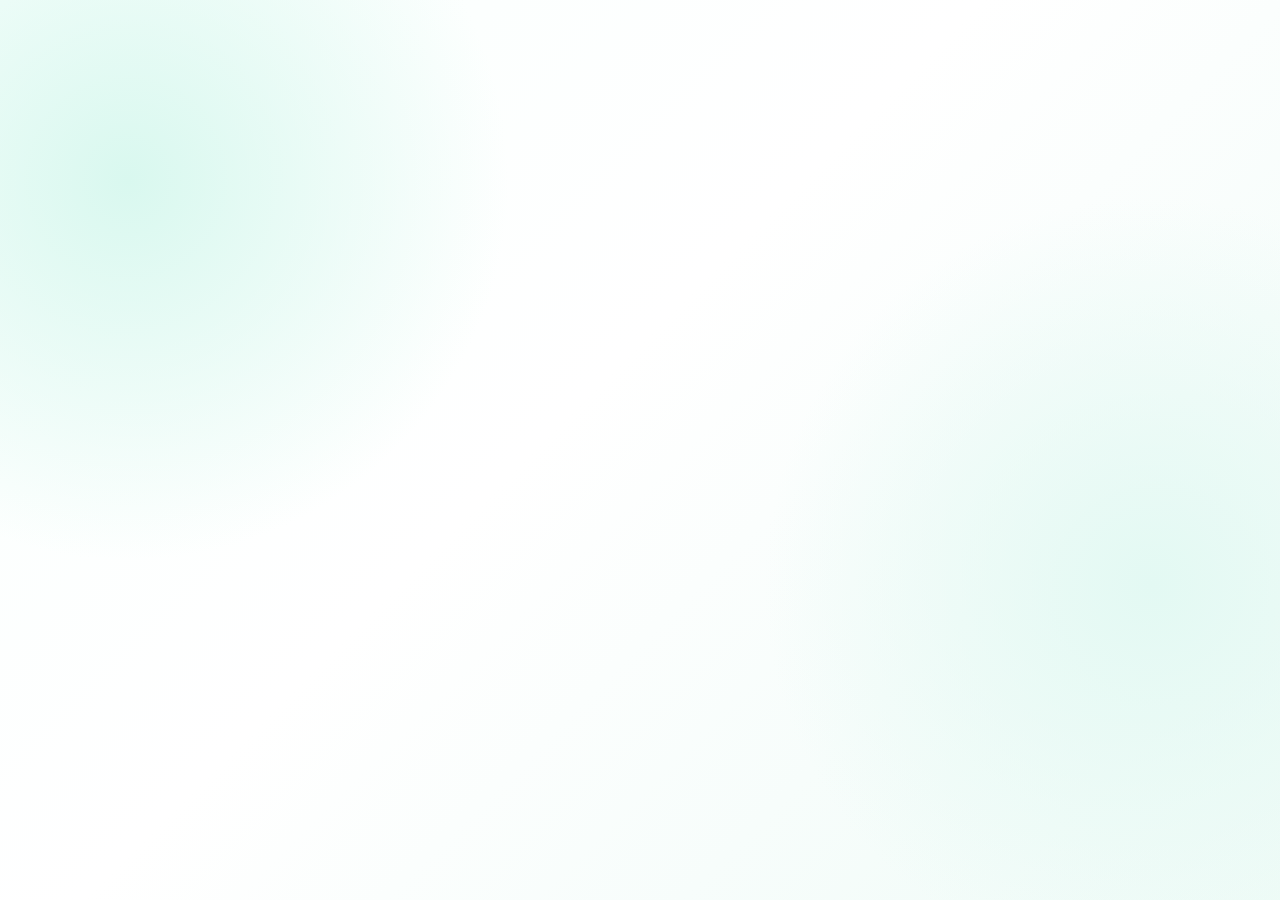
==== index.html @ b705652a "Update index.html" ====
<!DOCTYPE html>
<html lang="th">

<head>

    <meta charset="UTF-8">

    <meta name="viewport"
          content="width=device-width, initial-scale=1.0">

    <title>♡ NATCHAYAKAN | Portfolio ♡</title>


    <style>

        /* =====================================================
           💚 BASIC
        ===================================================== */

        * {
            margin: 0;
            padding: 0;
            box-sizing: border-box;
        }

        html {
            scroll-behavior: smooth;
        }

        body {
            font-family:
                "Segoe UI",
                Tahoma,
                Geneva,
                Verdana,
                sans-serif;

            color: #47766c;

            min-height: 100vh;

            overflow-x: hidden;

            background:
                radial-gradient(
                    circle at 10% 20%,
                    #d9f8ef 0%,
                    transparent 28%
                ),

                radial-gradient(
                    circle at 90% 65%,
                    #e3f9f3 0%,
                    transparent 30%
                ),

                linear-gradient(
                    135deg,
                    #f9fffd,
                    #ffffff 45%,
                    #effbf7
                );
        }


        a {
            text-decoration: none;
            color: inherit;
        }


        /* =====================================================
           🎀 HEADER
        ===================================================== */

        header {
            position: sticky;

            top: 0;

            z-index: 999;

            width: 100%;

            padding: 18px 24px;

            background:
                rgba(255,255,255,0.92);

            backdrop-filter: blur(18px);

            border-bottom:
                1px solid #dcefe9;

            box-shadow:
                0 5px 25px
                rgba(78,145,130,0.08);
        }


        .navbar {

            max-width: 1250px;

            margin: auto;

            display: flex;

            align-items: center;

            justify-content: space-between;

            gap: 20px;
        }


        /* =====================================================
           ♡ LOGO
        ===================================================== */

        .logo {

            text-decoration: none;

            color: #519987;

            font-size: 32px;

            font-weight: 800;

            letter-spacing: 1px;

            white-space: nowrap;
        }


        .logo-heart {

            font-size: 40px;

            font-weight: 400;

            margin-right: 5px;
        }


        /* =====================================================
           🌷 NAVIGATION
        ===================================================== */

        nav {

            display: flex;

            align-items: center;

            justify-content: center;

            gap: 5px;

            overflow-x: auto;

            scrollbar-width: none;
        }


        nav::-webkit-scrollbar {
            display: none;
        }


        nav a {

            display: inline-flex;

            align-items: center;

            justify-content: center;

            text-decoration: none;

            color: #607b75;

            font-size: 17px;

            font-weight: 700;

            padding: 12px 19px;

            border-radius: 35px;

            transition: 0.3s ease;

            white-space: nowrap;
        }


        nav a:hover {

            background: #e2f7f0;

            color: #438a78;

            transform:
                translateY(-2px);
        }


        nav a.active {

            background: #c9efe4;

            color: #438f7c;

            box-shadow:
                0 7px 18px
                rgba(90,170,150,0.14);
        }


        /* =====================================================
           🌿 MAIN
        ===================================================== */

        main {

            position: relative;

            min-height: calc(100vh - 90px);

            padding:
                45px 20px 80px;

            overflow: hidden;
        }


        .container {

            position: relative;

            z-index: 5;

            width: min(1100px, 100%);

            margin: auto;

            text-align: center;
        }


        /* =====================================================
           ✨ TOP DECORATION
        ===================================================== */

        .top-decoration {

            font-size: 29px;

            letter
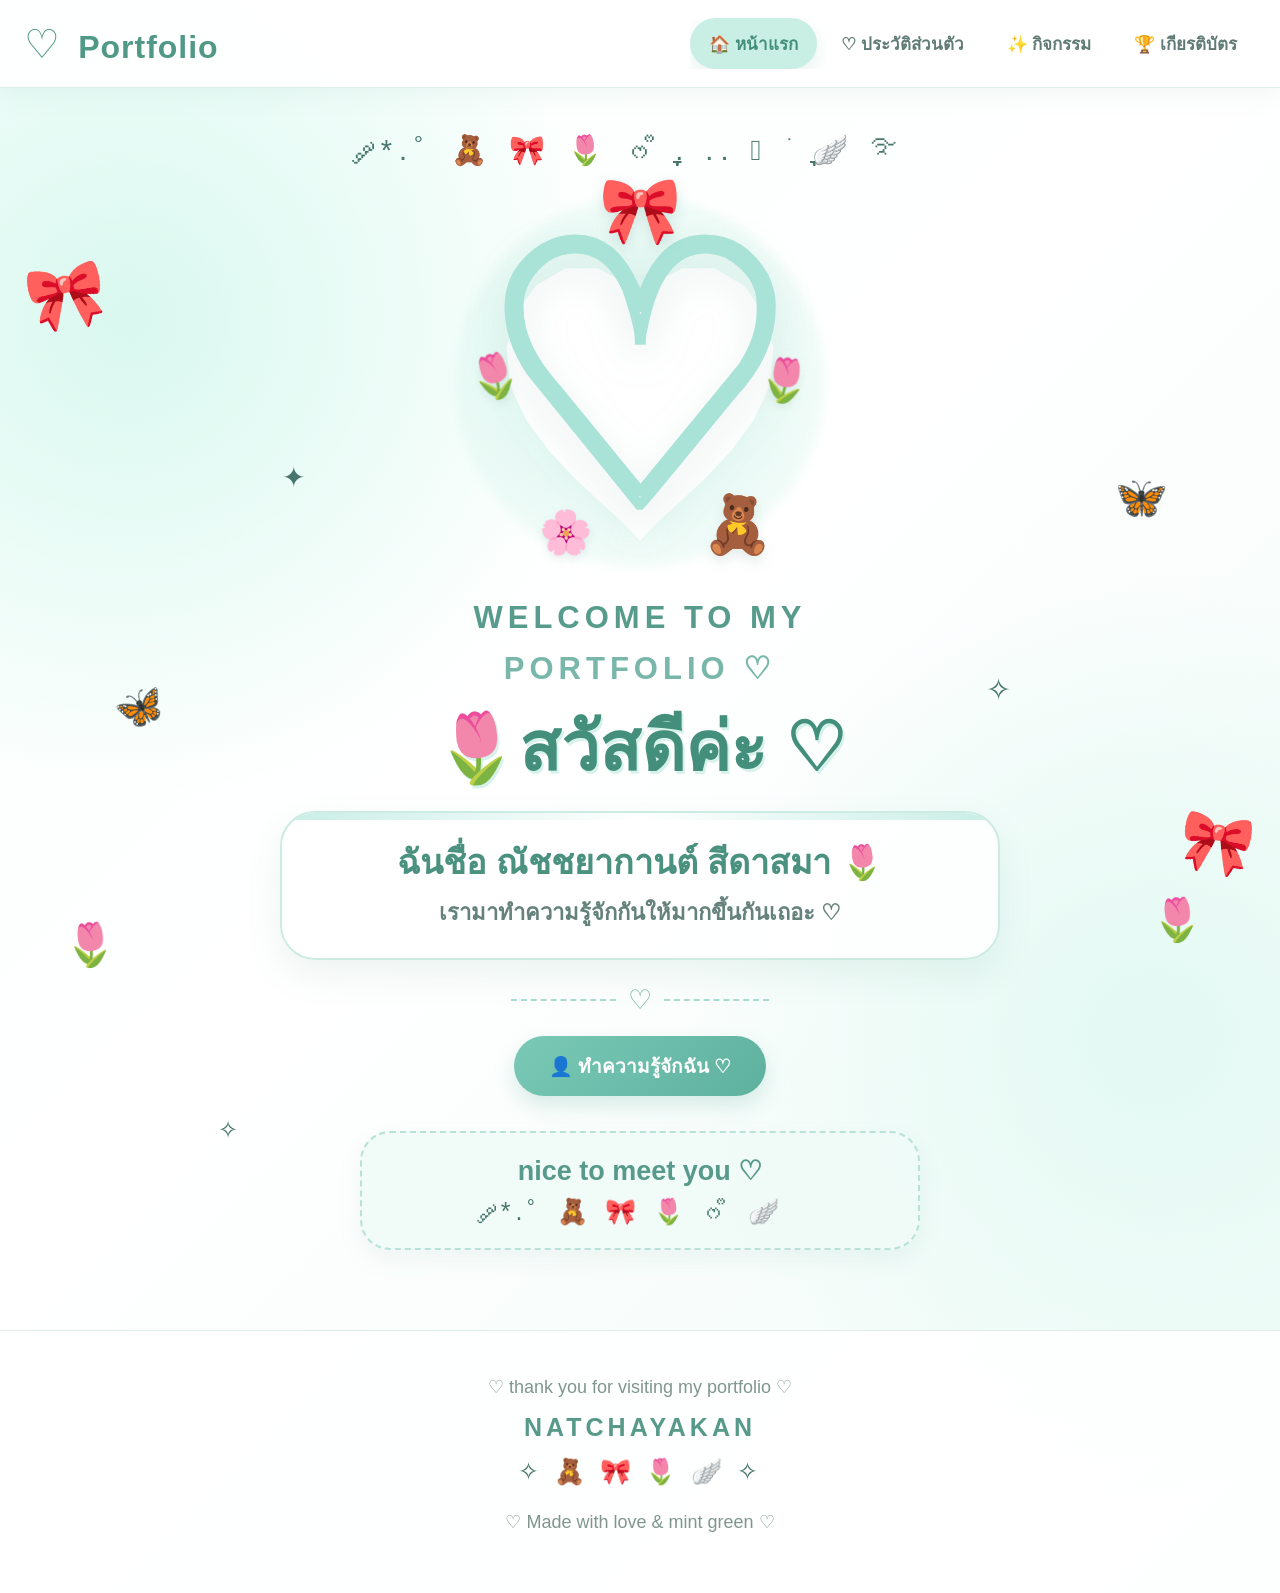
==== commit 0034019d: "Create index.html" ====
--- a/index.html
+++ b/index.html
@@ -13,9 +13,9 @@
 
     <style>
 
-        /* =====================================================
-           💚 BASIC
-        ===================================================== */
+        /* ==============================
+           🌷 RESET
+        ============================== */
 
         * {
             margin: 0;
@@ -23,9 +23,11 @@
             box-sizing: border-box;
         }
 
+
         html {
             scroll-behavior: smooth;
         }
+
 
         body {
             font-family:
@@ -63,15 +65,10 @@
         }
 
 
-        a {
-            text-decoration: none;
-            color: inherit;
-        }
-
-
-        /* =====================================================
+
+        /* ==============================
            🎀 HEADER
-        ===================================================== */
+        ============================== */
 
         header {
             position: sticky;
@@ -85,7 +82,7 @@
             padding: 18px 24px;
 
             background:
-                rgba(255,255,255,0.92);
+                rgba(255,255,255,0.94);
 
             backdrop-filter: blur(18px);
 
@@ -99,7 +96,6 @@
 
 
         .navbar {
-
             max-width: 1250px;
 
             margin: auto;
@@ -114,12 +110,12 @@
         }
 
 
-        /* =====================================================
+
+        /* ==============================
            ♡ LOGO
-        ===================================================== */
+        ============================== */
 
         .logo {
-
             text-decoration: none;
 
             color: #519987;
@@ -135,7 +131,6 @@
 
 
         .logo-heart {
-
             font-size: 40px;
 
             font-weight: 400;
@@ -144,12 +139,12 @@
         }
 
 
-        /* =====================================================
-           🌷 NAVIGATION
-        ===================================================== */
+
+        /* ==============================
+           🌷 MENU
+        ============================== */
 
         nav {
-
             display: flex;
 
             align-items: center;
@@ -170,7 +165,6 @@
 
 
         nav a {
-
             display: inline-flex;
 
             align-items: center;
@@ -196,7 +190,6 @@
 
 
         nav a:hover {
-
             background: #e2f7f0;
 
             color: #438a78;
@@ -207,7 +200,6 @@
 
 
         nav a.active {
-
             background: #c9efe4;
 
             color: #438f7c;
@@ -218,15 +210,16 @@
         }
 
 
-        /* =====================================================
+
+        /* ==============================
            🌿 MAIN
-        ===================================================== */
+        ============================== */
 
         main {
-
             position: relative;
 
-            min-height: calc(100vh - 90px);
+            min-height:
+                calc(100vh - 90px);
 
             padding:
                 45px 20px 80px;
@@ -236,12 +229,12 @@
 
 
         .container {
-
             position: relative;
 
             z-index: 5;
 
-            width: min(1100px, 100%);
+            width:
+                min(1100px, 100%);
 
             margin: auto;
 
@@ -249,12 +242,1354 @@
         }
 
 
-        /* =====================================================
+
+        /* ==============================
            ✨ TOP DECORATION
-        ===================================================== */
+        ============================== */
 
         .top-decoration {
-
             font-size: 29px;
 
-            letter
+            letter-spacing: 7px;
+
+            margin-bottom: 20px;
+
+            animation:
+                floating 4s ease-in-out infinite;
+        }
+
+
+        @keyframes floating {
+
+            0%,100% {
+                transform:
+                    translateY(0);
+            }
+
+            50% {
+                transform:
+                    translateY(-7px);
+            }
+        }
+
+
+
+        /* ==============================
+           💗 PROFILE AREA
+        ============================== */
+
+        .profile-section {
+            position: relative;
+
+            width: 430px;
+
+            max-width: 95vw;
+
+            margin:
+                0 auto 15px;
+
+            display: flex;
+
+            justify-content: center;
+
+            align-items: center;
+        }
+
+
+        .profile-glow {
+            position: absolute;
+
+            width: 370px;
+
+            height: 370px;
+
+            border-radius: 50%;
+
+            background:
+                radial-gradient(
+                    circle,
+                    #d4f4eb,
+                    rgba(212,244,235,0)
+                );
+
+            filter: blur(5px);
+
+            z-index: 0;
+        }
+
+
+
+        /* ==============================
+           💚 HEART FRAME
+        ============================== */
+
+        .heart-wrapper {
+            position: relative;
+
+            width: 360px;
+
+            height: 390px;
+
+            max-width: 90vw;
+
+            z-index: 2;
+
+            animation:
+                heartFloat 5s ease-in-out infinite;
+        }
+
+
+        @keyframes heartFloat {
+
+            0%,100% {
+                transform:
+                    translateY(0);
+            }
+
+            50% {
+                transform:
+                    translateY(-5px);
+            }
+        }
+
+
+
+        /* ==============================
+           📸 PROFILE IMAGE
+        ============================== */
+
+        .profile-photo {
+            position: absolute;
+
+            left: 50%;
+
+            top: 50%;
+
+            transform:
+                translate(-50%, -50%);
+
+            width: 325px;
+
+            height: 345px;
+
+            object-fit: cover;
+
+            z-index: 2;
+
+            clip-path:
+                polygon(
+                    50% 96%,
+                    45% 91%,
+                    38% 85%,
+                    30% 78%,
+                    22% 70%,
+                    15% 61%,
+                    10% 51%,
+                    9% 40%,
+                    12% 30%,
+                    18% 22%,
+                    27% 17%,
+                    37% 17%,
+                    45% 21%,
+                    50% 28%,
+                    55% 21%,
+                    63% 17%,
+                    73% 17%,
+                    82% 22%,
+                    88% 30%,
+                    91% 40%,
+                    90% 51%,
+                    85% 61%,
+                    78% 70%,
+                    70% 78%,
+                    62% 85%,
+                    55% 91%
+                );
+
+            background: white;
+
+            border: none;
+
+            display: block;
+        }
+
+
+
+        /* ==============================
+           💚 HEART BORDER
+        ============================== */
+
+        .heart-border {
+            position: absolute;
+
+            inset: 0;
+
+            z-index: 4;
+
+            pointer-events: none;
+        }
+
+
+        .heart-border::before {
+            content: "♡";
+
+            position: absolute;
+
+            left: 50%;
+
+            top: 50%;
+
+            transform:
+                translate(-50%, -51%);
+
+            font-size: 365px;
+
+            line-height: 1;
+
+            color: transparent;
+
+            -webkit-text-stroke:
+                10px #a9e3d7;
+
+            filter:
+                drop-shadow(
+                    0 15px 20px
+                    rgba(75,145,130,0.14)
+                );
+        }
+
+
+
+        /* ==============================
+           🎀 BOW
+        ============================== */
+
+        .bow-top {
+            position: absolute;
+
+            top: -15px;
+
+            left: 50%;
+
+            transform:
+                translateX(-50%);
+
+            z-index: 10;
+
+            font-size: 66px;
+
+            filter:
+                drop-shadow(
+                    0 5px 7px
+                    rgba(70,140,125,0.18)
+                );
+        }
+
+
+
+        /* ==============================
+           🌷 FLOWERS
+        ============================== */
+
+        .flower {
+            position: absolute;
+
+            z-index: 12;
+
+            font-size: 43px;
+
+            filter:
+                drop-shadow(
+                    0 4px 4px
+                    rgba(80,140,125,0.13)
+                );
+        }
+
+
+        .flower-left {
+            left: 8px;
+
+            top: 42%;
+
+            transform:
+                rotate(-12deg);
+        }
+
+
+        .flower-right {
+            right: 8px;
+
+            top: 43%;
+
+            transform:
+                rotate(12deg);
+        }
+
+
+        .flower-bottom {
+            left: 22%;
+
+            bottom: 5%;
+        }
+
+
+
+        /* ==============================
+           🧸 TEDDY
+        ============================== */
+
+        .teddy {
+            position: absolute;
+
+            right: 13%;
+
+            bottom: 5%;
+
+            z-index: 15;
+
+            font-size: 57px;
+
+            filter:
+                drop-shadow(
+                    0 6px 6px
+                    rgba(80,130,120,0.14)
+                );
+        }
+
+
+
+        /* ==============================
+           🦋 SIDE DECORATION
+        ============================== */
+
+        .side-decoration {
+            position: absolute;
+
+            z-index: 1;
+
+            pointer-events: none;
+
+            user-select: none;
+        }
+
+
+        .bow-left {
+            left: 2%;
+
+            top: 170px;
+
+            font-size: 65px;
+
+            transform:
+                rotate(-10deg);
+        }
+
+
+        .bow-right {
+            right: 2%;
+
+            top: 58%;
+
+            font-size: 60px;
+
+            transform:
+                rotate(10deg);
+        }
+
+
+        .butterfly-left {
+            left: 9%;
+
+            top: 48%;
+
+            font-size: 40px;
+
+            transform:
+                rotate(-15deg);
+        }
+
+
+        .butterfly-right {
+            right: 9%;
+
+            top: 31%;
+
+            font-size: 42px;
+
+            transform:
+                rotate(12deg);
+        }
+
+
+        .tulip-left {
+            left: 5%;
+
+            top: 67%;
+
+            font-size: 42px;
+        }
+
+
+        .tulip-right {
+            right: 6%;
+
+            top: 65%;
+
+            font-size: 42px;
+        }
+
+
+        .sparkle-one {
+            left: 22%;
+
+            top: 30%;
+
+            font-size: 28px;
+        }
+
+
+        .sparkle-two {
+            right: 21%;
+
+            top: 47%;
+
+            font-size: 30px;
+        }
+
+
+        .sparkle-three {
+            left: 17%;
+
+            bottom: 15%;
+
+            font-size: 24px;
+        }
+
+
+
+        /* ==============================
+           💚 WELCOME
+        ============================== */
+
+        .welcome {
+            position: relative;
+
+            z-index: 20;
+
+            margin-top: 0;
+        }
+
+
+        .welcome-en {
+            color: #579b8c;
+
+            font-size:
+                clamp(21px, 3vw, 31px);
+
+            font-weight: 800;
+
+            letter-spacing: 5px;
+
+            line-height: 1.65;
+
+            margin-top: 5px;
+        }
+
+
+        .welcome-en span {
+            color: #78b7aa;
+        }
+
+
+
+        /* ==============================
+           🌷 HELLO
+        ============================== */
+
+        .hello {
+            margin-top: 13px;
+
+            color: #438f7c;
+
+            font-size:
+                clamp(43px, 7vw, 68px);
+
+            font-weight: 900;
+
+            line-height: 1.2;
+
+            text-shadow:
+                2px 3px 0 #d7f2eb;
+        }
+
+
+
+        /* ==============================
+           📝 INTRO CARD
+        ============================== */
+
+        .intro-card {
+            width:
+                min(720px, 94%);
+
+            margin:
+                22px auto 0;
+
+            padding:
+                22px 30px 25px;
+
+            background:
+                rgba(255,255,255,0.88);
+
+            border:
+                2px solid #ccebe2;
+
+            border-radius: 35px;
+
+            box-shadow:
+                0 15px 35px
+                rgba(79,145,130,0.10);
+
+            position: relative;
+
+            overflow: hidden;
+        }
+
+
+        .intro-card::before {
+            content: "";
+
+            position: absolute;
+
+            left: 0;
+
+            right: 0;
+
+            top: 0;
+
+            height: 7px;
+
+            background:
+                linear-gradient(
+                    90deg,
+                    #c7eee4,
+                    #ffffff,
+                    #c7eee4
+                );
+        }
+
+
+        .intro-name {
+            color: #4a917f;
+
+            font-size:
+                clamp(23px, 4vw, 34px);
+
+            font-weight: 800;
+
+            line-height: 1.6;
+        }
+
+
+        .intro-text {
+            margin-top: 4px;
+
+            color: #64827b;
+
+            font-size:
+                clamp(17px, 2.5vw, 22px);
+
+            line-height: 1.8;
+
+            font-weight: 600;
+        }
+
+
+
+        /* ==============================
+           ✨ DIVIDER
+        ============================== */
+
+        .divider {
+            display: flex;
+
+            align-items: center;
+
+            justify-content: center;
+
+            gap: 12px;
+
+            margin:
+                24px auto 20px;
+        }
+
+
+        .divider-line {
+            width: 105px;
+
+            border-top:
+                2px dashed #a9dcd1;
+        }
+
+
+        .divider-heart {
+            color: #70b4a4;
+
+            font-size: 27px;
+        }
+
+
+
+        /* ==============================
+           👤 BUTTON
+        ============================== */
+
+        .profile-button {
+            display: inline-flex;
+
+            align-items: center;
+
+            justify-content: center;
+
+            gap: 10px;
+
+            text-decoration: none;
+
+            color: white;
+
+            background:
+                linear-gradient(
+                    135deg,
+                    #7ac9b7,
+                    #5eb19e
+                );
+
+            padding:
+                15px 35px;
+
+            border-radius: 50px;
+
+            font-size: 19px;
+
+            font-weight: 800;
+
+            box-shadow:
+                0 10px 22px
+                rgba(77,160,140,0.20);
+
+            transition:
+                0.3s ease;
+        }
+
+
+        .profile-button:hover {
+            transform:
+                translateY(-4px);
+
+            box-shadow:
+                0 15px 28px
+                rgba(77,160,140,0.28);
+        }
+
+
+
+        /* ==============================
+           🫧 NICE CARD
+        ============================== */
+
+        .nice-card {
+            width:
+                min(560px, 92%);
+
+            margin:
+                35px auto 0;
+
+            padding:
+                22px 25px;
+
+            background:
+                rgba(239,251,247,0.88);
+
+            border:
+                2px dashed #b8e2d8;
+
+            border-radius: 30px;
+
+            box-shadow:
+                0 10px 25px
+                rgba(77,145,130,0.08);
+        }
+
+
+        .nice-title {
+            color: #57998a;
+
+            font-size: 27px;
+
+            font-weight: 800;
+
+            margin-bottom: 10px;
+        }
+
+
+        .nice-decoration {
+            font-size: 25px;
+
+            letter-spacing: 5px;
+        }
+
+
+
+        /* ==============================
+           💚 FOOTER
+        ============================== */
+
+        footer {
+            position: relative;
+
+            z-index: 20;
+
+            text-align: center;
+
+            padding:
+                45px 20px;
+
+            background:
+                rgba(255,255,255,0.90);
+
+            border-top:
+                1px solid #dfeeea;
+        }
+
+
+        footer p {
+            color: #81958f;
+
+            font-size: 18px;
+
+            margin-bottom: 15px;
+        }
+
+
+        footer h3 {
+            color: #579a89;
+
+            font-size: 25px;
+
+            letter-spacing: 4px;
+        }
+
+
+        .footer-decoration {
+            margin-top: 15px;
+
+            font-size: 25px;
+
+            letter-spacing: 4px;
+        }
+
+
+
+        /* ==============================
+           📱 TABLET
+        ============================== */
+
+        @media (max-width: 850px) {
+
+            header {
+                padding:
+                    14px 10px;
+            }
+
+
+            .navbar {
+                flex-direction: column;
+
+                gap: 8px;
+            }
+
+
+            .logo {
+                font-size: 27px;
+            }
+
+
+            nav {
+                width: 100%;
+
+                justify-content:
+                    flex-start;
+
+                padding-bottom: 4px;
+            }
+
+
+            nav a {
+                font-size: 15px;
+
+                padding:
+                    10px 14px;
+            }
+
+
+            main {
+                padding-top: 30px;
+            }
+
+
+            .top-decoration {
+                font-size: 22px;
+
+                letter-spacing: 4px;
+            }
+
+
+            .side-decoration {
+                opacity: 0.6;
+            }
+
+
+            .bow-left {
+                left: -10px;
+            }
+
+
+            .bow-right {
+                right: -10px;
+            }
+
+        }
+
+
+
+        /* ==============================
+           📱 MOBILE
+        ============================== */
+
+        @media (max-width: 500px) {
+
+            .top-decoration {
+                font-size: 17px;
+
+                letter-spacing: 2px;
+
+                margin-bottom: 10px;
+            }
+
+
+            .profile-section {
+                width: 340px;
+            }
+
+
+            .heart-wrapper {
+                width: 310px;
+
+                height: 340px;
+            }
+
+
+            .profile-photo {
+                width: 280px;
+
+                height: 300px;
+            }
+
+
+            .heart-border::before {
+                font-size: 315px;
+
+                -webkit-text-stroke:
+                    8px #a9e3d7;
+            }
+
+
+            .bow-top {
+                font-size: 48px;
+
+                top: -4px;
+            }
+
+
+            .flower {
+                font-size: 33px;
+            }
+
+
+            .flower-left {
+                left: 0;
+            }
+
+
+            .flower-right {
+                right: 0;
+            }
+
+
+            .teddy {
+                font-size: 43px;
+
+                right: 9%;
+
+                bottom: 5%;
+            }
+
+
+            .welcome-en {
+                font-size: 18px;
+
+                letter-spacing: 3px;
+            }
+
+
+            .hello {
+                font-size: 45px;
+            }
+
+
+            .intro-card {
+                padding:
+                    18px 18px 21px;
+
+                border-radius: 28px;
+            }
+
+
+            .intro-name {
+                font-size: 23px;
+            }
+
+
+            .intro-text {
+                font-size: 17px;
+            }
+
+
+            .divider-line {
+                width: 65px;
+            }
+
+
+            .profile-button {
+                font-size: 17px;
+
+                padding:
+                    13px 28px;
+            }
+
+
+            .nice-card {
+                padding:
+                    18px 15px;
+            }
+
+
+            .nice-title {
+                font-size: 22px;
+            }
+
+
+            .nice-decoration {
+                font-size: 20px;
+
+                letter-spacing: 3px;
+            }
+
+
+            .side-decoration {
+                opacity: 0.45;
+            }
+
+
+            .bow-left {
+                top: 250px;
+
+                font-size: 42px;
+            }
+
+
+            .butterfly-left {
+                left: 3%;
+
+                font-size: 28px;
+            }
+
+
+            .butterfly-right {
+                right: 3%;
+
+                font-size: 30px;
+            }
+
+
+            .tulip-left {
+                left: 2%;
+
+                font-size: 30px;
+            }
+
+
+            .tulip-right {
+                right: 2%;
+
+                font-size: 30px;
+            }
+
+        }
+
+    </style>
+
+</head>
+
+
+<body>
+
+
+    <!-- =========================================
+         🎀 HEADER
+    ========================================== -->
+
+    <header>
+
+        <div class="navbar">
+
+
+            <a href="index.html"
+               class="logo">
+
+                <span class="logo-heart">
+                    ♡
+                </span>
+
+                Portfolio
+
+            </a>
+
+
+            <nav>
+
+
+                <a href="index.html"
+                   class="active">
+
+                    🏠 หน้าแรก
+
+                </a>
+
+
+                <a href="profile.html">
+
+                    ♡ ประวัติส่วนตัว
+
+                </a>
+
+
+                <a href="activities.html">
+
+                    ✨ กิจกรรม
+
+                </a>
+
+
+                <a href="certificates.html">
+
+                    🏆 เกียรติบัตร
+
+                </a>
+
+
+            </nav>
+
+        </div>
+
+    </header>
+
+
+
+    <!-- =========================================
+         🌷 MAIN
+    ========================================== -->
+
+    <main>
+
+
+        <!-- ของตกแต่ง -->
+
+        <div class="side-decoration bow-left">
+            🎀
+        </div>
+
+
+        <div class="side-decoration bow-right">
+            🎀
+        </div>
+
+
+        <div class="side-decoration butterfly-left">
+            🦋
+        </div>
+
+
+        <div class="side-decoration butterfly-right">
+            🦋
+        </div>
+
+
+        <div class="side-decoration tulip-left">
+            🌷
+        </div>
+
+
+        <div class="side-decoration tulip-right">
+            🌷
+        </div>
+
+
+        <div class="side-decoration sparkle-one">
+            ✦
+        </div>
+
+
+        <div class="side-decoration sparkle-two">
+            ✧
+        </div>
+
+
+        <div class="side-decoration sparkle-three">
+            ✧
+        </div>
+
+
+
+        <div class="container">
+
+
+            <!-- =====================================
+                 ✨ TOP DECORATION
+            ====================================== -->
+
+            <div class="top-decoration">
+
+                ༘*.ﾟ 🧸 🎀 🌷
+                ᰔᩚִִֶֶָ. ..
+                𓂃 ࣪ ִֶָ🪽 ࿐
+
+            </div>
+
+
+
+            <!-- =====================================
+                 💗 PROFILE PHOTO
+            ====================================== -->
+
+            <section class="profile-section">
+
+
+                <div class="profile-glow"></div>
+
+
+                <div class="heart-wrapper">
+
+
+                    <!-- 🎀 โบว์ -->
+
+                    <div class="bow-top">
+                        🎀
+                    </div>
+
+
+
+                    <!-- 🌷 ดอกไม้ -->
+
+                    <div class="flower flower-left">
+                        🌷
+                    </div>
+
+
+                    <div class="flower flower-right">
+                        🌷
+                    </div>
+
+
+                    <div class="flower flower-bottom">
+                        🌸
+                    </div>
+
+
+
+                    <!-- 🧸 หมี -->
+
+                    <div class="teddy">
+                        🧸
+                    </div>
+
+
+
+                    <!-- 📸 รูปของณัชชยากานต์ -->
+
+                    <img
+                        class="profile-photo"
+                        src="https://raw.githubusercontent.com/s34761-debug/images/main/IMG_20260617_162035_718.jpg"
+                        alt="รูปโปรไฟล์ ณัชชยากานต์ สีดาสมา"
+                    >
+
+
+
+                    <!-- 💚 ขอบหัวใจ -->
+
+                    <div class="heart-border"></div>
+
+
+                </div>
+
+            </section>
+
+
+
+            <!-- =====================================
+                 💚 WELCOME
+            ====================================== -->
+
+            <section class="welcome">
+
+
+                <div class="welcome-en">
+
+                    WELCOME TO MY<br>
+
+                    <span>
+                        PORTFOLIO ♡
+                    </span>
+
+                </div>
+
+
+
+                <!-- 🌷 สวัสดี -->
+
+                <div class="hello">
+
+                    🌷สวัสดีค่ะ ♡
+
+                </div>
+
+
+
+                <!-- 📝 INTRO CARD -->
+
+                <div class="intro-card">
+
+
+                    <div class="intro-name">
+
+                        ฉันชื่อ ณัชชยากานต์ สีดาสมา 🌷
+
+                    </div>
+
+
+                    <div class="intro-text">
+
+                        เรามาทำความรู้จักกันให้มากขึ้นกันเถอะ ♡
+
+                    </div>
+
+
+                </div>
+
+
+
+                <!-- ✨ DIVIDER -->
+
+                <div class="divider">
+
+                    <div class="divider-line"></div>
+
+                    <div class="divider-heart">
+                        ♡
+                    </div>
+
+                    <div class="divider-line"></div>
+
+                </div>
+
+
+
+                <!-- 👤 PROFILE BUTTON -->
+
+                <a
+                    href="profile.html"
+                    class="profile-button">
+
+                    👤 ทำความรู้จักฉัน ♡
+
+                </a>
+
+
+
+                <!-- 🫧 NICE TO MEET YOU -->
+
+                <div class="nice-card">
+
+
+                    <div class="nice-title">
+
+                        nice to meet you ♡
+
+                    </div>
+
+
+                    <div class="nice-decoration">
+
+                        ༘*.ﾟ 🧸 🎀 🌷 ᰔᩚ 🪽
+
+                    </div>
+
+                </div>
+
+
+            </section>
+
+
+        </div>
+
+    </main>
+
+
+
+    <!-- =========================================
+         💚 FOOTER
+    ========================================== -->
+
+    <footer>
+
+
+        <p>
+            ♡ thank you for visiting my portfolio ♡
+        </p>
+
+
+        <h3>
+            NATCHAYAKAN
+        </h3>
+
+
+        <div class="footer-decoration">
+
+            ✧ 🧸 🎀 🌷 🪽 ✧
+
+        </div>
+
+
+        <p style="margin-top:25px;">
+
+            ♡ Made with love & mint green ♡
+
+        </p>
+
+
+    </footer>
+
+
+</body>
+
+</html>
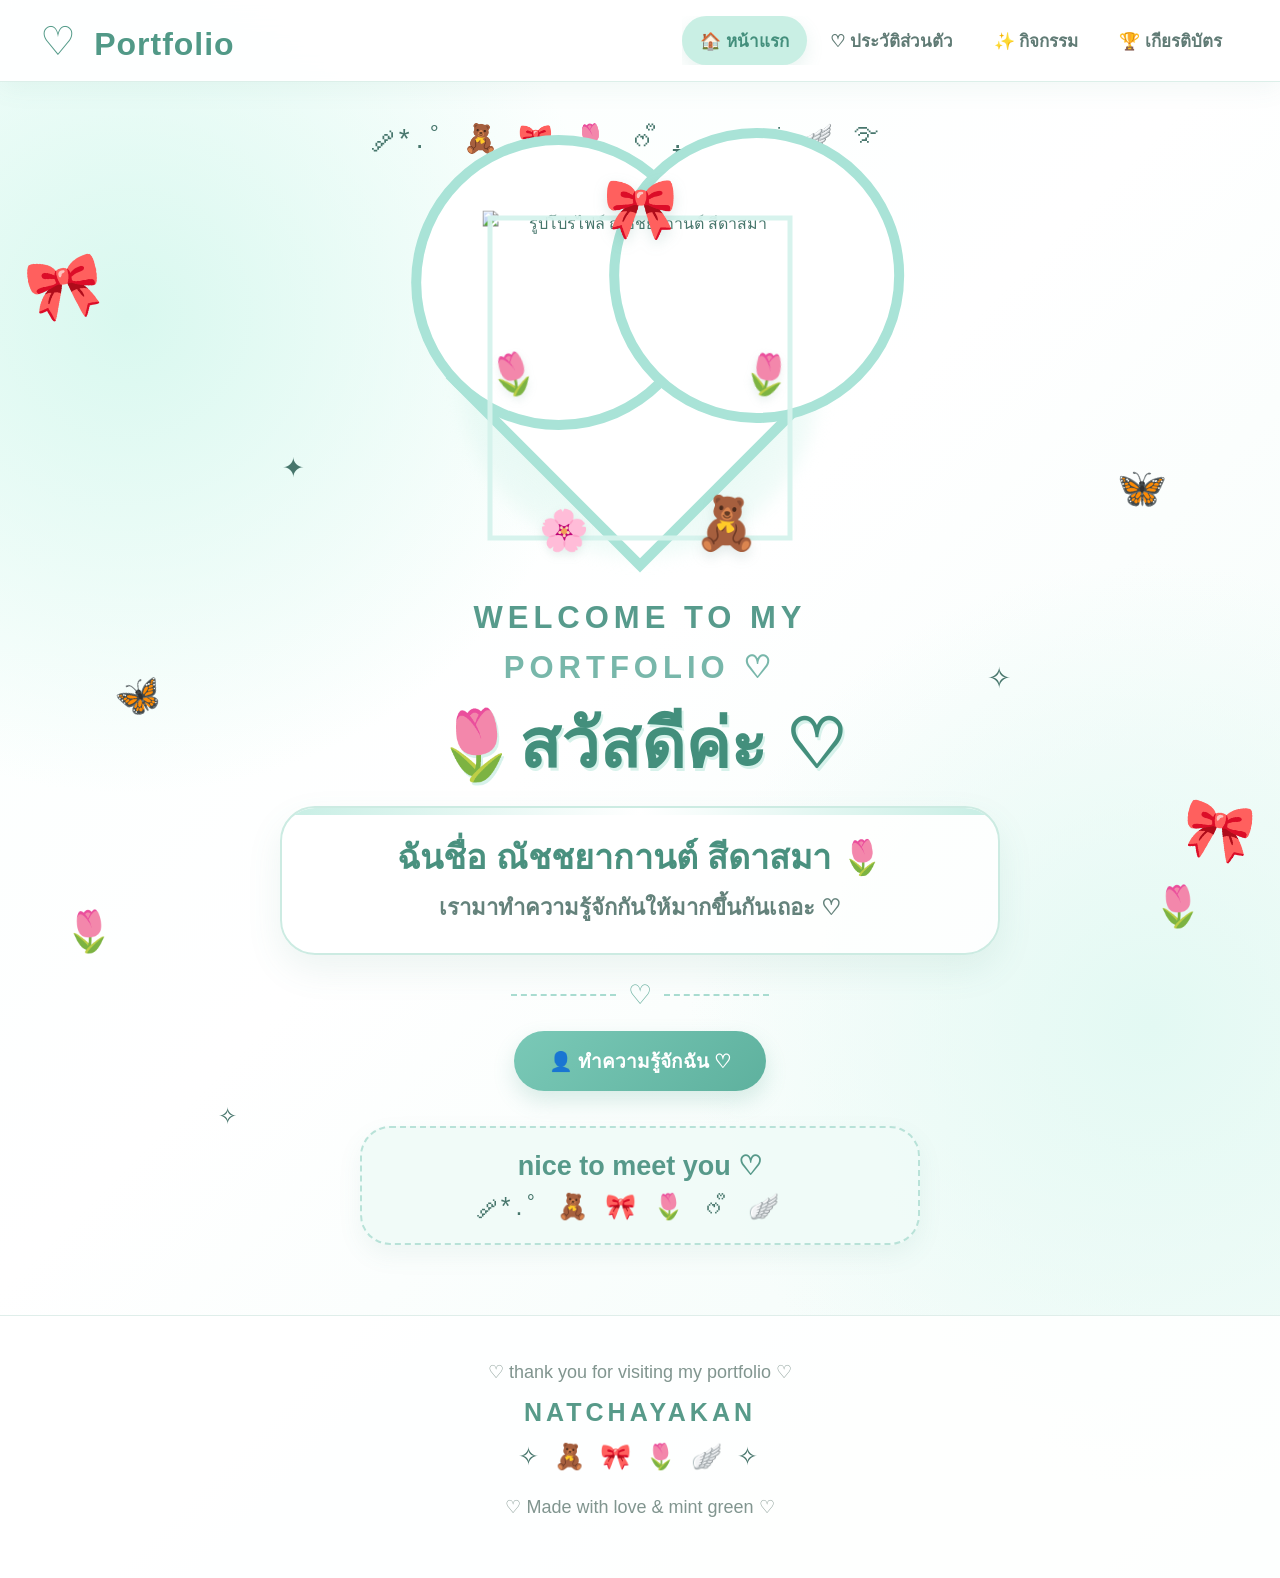
==== commit 68a73cb9: "Create index.html" ====
--- a/index.html
+++ b/index.html
@@ -13,9 +13,9 @@
 
     <style>
 
-        /* ==============================
+        /* =====================================================
            🌷 RESET
-        ============================== */
+        ===================================================== */
 
         * {
             margin: 0;
@@ -66,9 +66,9 @@
 
 
 
-        /* ==============================
+        /* =====================================================
            🎀 HEADER
-        ============================== */
+        ===================================================== */
 
         header {
             position: sticky;
@@ -79,7 +79,7 @@
 
             width: 100%;
 
-            padding: 18px 24px;
+            padding: 16px 20px;
 
             background:
                 rgba(255,255,255,0.94);
@@ -96,7 +96,7 @@
 
 
         .navbar {
-            max-width: 1250px;
+            max-width: 1200px;
 
             margin: auto;
 
@@ -111,9 +111,9 @@
 
 
 
-        /* ==============================
+        /* =====================================================
            ♡ LOGO
-        ============================== */
+        ===================================================== */
 
         .logo {
             text-decoration: none;
@@ -140,9 +140,9 @@
 
 
 
-        /* ==============================
-           🌷 MENU
-        ============================== */
+        /* =====================================================
+           🌷 NAVIGATION
+        ===================================================== */
 
         nav {
             display: flex;
@@ -179,7 +179,7 @@
 
             font-weight: 700;
 
-            padding: 12px 19px;
+            padding: 11px 18px;
 
             border-radius: 35px;
 
@@ -211,9 +211,9 @@
 
 
 
-        /* ==============================
+        /* =====================================================
            🌿 MAIN
-        ============================== */
+        ===================================================== */
 
         main {
             position: relative;
@@ -222,7 +222,7 @@
                 calc(100vh - 90px);
 
             padding:
-                45px 20px 80px;
+                40px 20px 70px;
 
             overflow: hidden;
         }
@@ -243,16 +243,16 @@
 
 
 
-        /* ==============================
+        /* =====================================================
            ✨ TOP DECORATION
-        ============================== */
+        ===================================================== */
 
         .top-decoration {
-            font-size: 29px;
-
-            letter-spacing: 7px;
-
-            margin-bottom: 20px;
+            font-size: 28px;
+
+            letter-spacing: 6px;
+
+            margin-bottom: 18px;
 
             animation:
                 floating 4s ease-in-out infinite;
@@ -261,7 +261,7 @@
 
         @keyframes floating {
 
-            0%,100% {
+            0%, 100% {
                 transform:
                     translateY(0);
             }
@@ -274,9 +274,9 @@
 
 
 
-        /* ==============================
-           💗 PROFILE AREA
-        ============================== */
+        /* =====================================================
+           💗 PROFILE SECTION
+        ===================================================== */
 
         .profile-section {
             position: relative;
@@ -285,8 +285,10 @@
 
             max-width: 95vw;
 
+            height: 410px;
+
             margin:
-                0 auto 15px;
+                0 auto 10px;
 
             display: flex;
 
@@ -299,9 +301,9 @@
         .profile-glow {
             position: absolute;
 
-            width: 370px;
-
-            height: 370px;
+            width: 360px;
+
+            height: 360px;
 
             border-radius: 50%;
 
@@ -312,16 +314,16 @@
                     rgba(212,244,235,0)
                 );
 
-            filter: blur(5px);
+            filter: blur(8px);
 
             z-index: 0;
         }
 
 
 
-        /* ==============================
-           💚 HEART FRAME
-        ============================== */
+        /* =====================================================
+           💚 HEART WRAPPER
+        ===================================================== */
 
         .heart-wrapper {
             position: relative;
@@ -341,7 +343,7 @@
 
         @keyframes heartFloat {
 
-            0%,100% {
+            0%, 100% {
                 transform:
                     translateY(0);
             }
@@ -354,9 +356,74 @@
 
 
 
-        /* ==============================
-           📸 PROFILE IMAGE
-        ============================== */
+        /* =====================================================
+           💗 HEART SHAPE
+        ===================================================== */
+
+        .heart-shape {
+            position: absolute;
+
+            left: 50%;
+
+            top: 50%;
+
+            transform:
+                translate(-50%, -50%)
+                rotate(-45deg);
+
+            width: 275px;
+
+            height: 275px;
+
+            background: #ffffff;
+
+            border:
+                10px solid #a9e3d7;
+
+            border-radius:
+                0 0 25px 0;
+
+            z-index: 1;
+        }
+
+
+        .heart-shape::before,
+        .heart-shape::after {
+            content: "";
+
+            position: absolute;
+
+            width: 275px;
+
+            height: 275px;
+
+            background: #ffffff;
+
+            border:
+                10px solid #a9e3d7;
+
+            border-radius: 50%;
+        }
+
+
+        .heart-shape::before {
+            top: -145px;
+
+            left: -10px;
+        }
+
+
+        .heart-shape::after {
+            left: 135px;
+
+            top: -10px;
+        }
+
+
+
+        /* =====================================================
+           📸 PROFILE PHOTO
+        ===================================================== */
 
         .profile-photo {
             position: absolute;
@@ -368,115 +435,86 @@
             transform:
                 translate(-50%, -50%);
 
-            width: 325px;
-
-            height: 345px;
+            width: 315px;
+
+            height: 335px;
 
             object-fit: cover;
 
-            z-index: 2;
+            z-index: 3;
 
             clip-path:
-                polygon(
-                    50% 96%,
-                    45% 91%,
-                    38% 85%,
-                    30% 78%,
-                    22% 70%,
-                    15% 61%,
-                    10% 51%,
-                    9% 40%,
-                    12% 30%,
-                    18% 22%,
-                    27% 17%,
-                    37% 17%,
-                    45% 21%,
-                    50% 28%,
-                    55% 21%,
-                    63% 17%,
-                    73% 17%,
-                    82% 22%,
-                    88% 30%,
-                    91% 40%,
-                    90% 51%,
-                    85% 61%,
-                    78% 70%,
-                    70% 78%,
-                    62% 85%,
-                    55% 91%
+                path(
+                    "M157.5 335
+                     C145 320 25 235 25 130
+                     C25 60 70 20 120 20
+                     C145 20 157 32 157.5 55
+                     C158 32 170 20 195 20
+                     C245 20 290 60 290 130
+                     C290 235 170 320 157.5 335Z"
                 );
 
-            background: white;
-
-            border: none;
-
             display: block;
         }
 
 
 
-        /* ==============================
-           💚 HEART BORDER
-        ============================== */
-
-        .heart-border {
+        /* =====================================================
+           💚 HEART INNER LINE
+        ===================================================== */
+
+        .heart-inner {
             position: absolute;
 
-            inset: 0;
-
-            z-index: 4;
+            left: 50%;
+
+            top: 50%;
+
+            transform:
+                translate(-50%, -50%);
+
+            width: 305px;
+
+            height: 325px;
+
+            z-index: 5;
 
             pointer-events: none;
-        }
-
-
-        .heart-border::before {
-            content: "♡";
-
-            position: absolute;
-
-            left: 50%;
-
-            top: 50%;
-
-            transform:
-                translate(-50%, -51%);
-
-            font-size: 365px;
-
-            line-height: 1;
-
-            color: transparent;
-
-            -webkit-text-stroke:
-                10px #a9e3d7;
-
-            filter:
-                drop-shadow(
-                    0 15px 20px
-                    rgba(75,145,130,0.14)
+
+            border:
+                5px solid rgba(213,243,236,0.95);
+
+            clip-path:
+                path(
+                    "M152.5 325
+                     C140 310 25 230 25 125
+                     C25 60 67 20 115 20
+                     C140 20 152 35 152.5 55
+                     C153 35 165 20 190 20
+                     C238 20 280 60 280 125
+                     C280 230 165 310 152.5 325Z"
                 );
         }
 
 
 
-        /* ==============================
+        /* =====================================================
            🎀 BOW
-        ============================== */
+        ===================================================== */
 
         .bow-top {
             position: absolute;
 
-            top: -15px;
+            top: -10px;
 
             left: 50%;
 
             transform:
                 translateX(-50%);
 
-            z-index: 10;
-
-            font-size: 66px;
+            z-index: 20;
+
+            font-size: 60px;
 
             filter:
                 drop-shadow(
@@ -487,16 +525,16 @@
 
 
 
-        /* ==============================
+        /* =====================================================
            🌷 FLOWERS
-        ============================== */
+        ===================================================== */
 
         .flower {
             position: absolute;
 
-            z-index: 12;
-
-            font-size: 43px;
+            z-index: 20;
+
+            font-size: 40px;
 
             filter:
                 drop-shadow(
@@ -507,9 +545,9 @@
 
 
         .flower-left {
-            left: 8px;
-
-            top: 42%;
+            left: 28px;
+
+            top: 43%;
 
             transform:
                 rotate(-12deg);
@@ -517,7 +555,7 @@
 
 
         .flower-right {
-            right: 8px;
+            right: 28px;
 
             top: 43%;
 
@@ -534,20 +572,20 @@
 
 
 
-        /* ==============================
+        /* =====================================================
            🧸 TEDDY
-        ============================== */
+        ===================================================== */
 
         .teddy {
             position: absolute;
 
-            right: 13%;
+            right: 17%;
 
             bottom: 5%;
 
-            z-index: 15;
-
-            font-size: 57px;
+            z-index: 20;
+
+            font-size: 52px;
 
             filter:
                 drop-shadow(
@@ -558,9 +596,9 @@
 
 
 
-        /* ==============================
-           🦋 SIDE DECORATION
-        ============================== */
+        /* =====================================================
+           🦋 SIDE DECORATIONS
+        ===================================================== */
 
         .side-decoration {
             position: absolute;
@@ -578,7 +616,7 @@
 
             top: 170px;
 
-            font-size: 65px;
+            font-size: 62px;
 
             transform:
                 rotate(-10deg);
@@ -590,7 +628,7 @@
 
             top: 58%;
 
-            font-size: 60px;
+            font-size: 58px;
 
             transform:
                 rotate(10deg);
@@ -602,7 +640,7 @@
 
             top: 48%;
 
-            font-size: 40px;
+            font-size: 38px;
 
             transform:
                 rotate(-15deg);
@@ -614,7 +652,7 @@
 
             top: 31%;
 
-            font-size: 42px;
+            font-size: 40px;
 
             transform:
                 rotate(12deg);
@@ -626,7 +664,7 @@
 
             top: 67%;
 
-            font-size: 42px;
+            font-size: 40px;
         }
 
 
@@ -635,7 +673,7 @@
 
             top: 65%;
 
-            font-size: 42px;
+            font-size: 40px;
         }
 
 
@@ -644,7 +682,7 @@
 
             top: 30%;
 
-            font-size: 28px;
+            font-size: 27px;
         }
 
 
@@ -653,7 +691,7 @@
 
             top: 47%;
 
-            font-size: 30px;
+            font-size: 29px;
         }
 
 
@@ -662,14 +700,14 @@
 
             bottom: 15%;
 
-            font-size: 24px;
-        }
-
-
-
-        /* ==============================
+            font-size: 23px;
+        }
+
+
+
+        /* =====================================================
            💚 WELCOME
-        ============================== */
+        ===================================================== */
 
         .welcome {
             position: relative;
@@ -690,9 +728,7 @@
 
             letter-spacing: 5px;
 
-            line-height: 1.65;
-
-            margin-top: 5px;
+            line-height: 1.6;
         }
 
 
@@ -702,12 +738,12 @@
 
 
 
-        /* ==============================
+        /* =====================================================
            🌷 HELLO
-        ============================== */
+        ===================================================== */
 
         .hello {
-            margin-top: 13px;
+            margin-top: 12px;
 
             color: #438f7c;
 
@@ -724,16 +760,16 @@
 
 
 
-        /* ==============================
+        /* =====================================================
            📝 INTRO CARD
-        ============================== */
+        ===================================================== */
 
         .intro-card {
             width:
                 min(720px, 94%);
 
             margin:
-                22px auto 0;
+                20px auto 0;
 
             padding:
                 22px 30px 25px;
@@ -806,9 +842,9 @@
 
 
 
-        /* ==============================
+        /* =====================================================
            ✨ DIVIDER
-        ============================== */
+        ===================================================== */
 
         .divider {
             display: flex;
@@ -840,9 +876,9 @@
 
 
 
-        /* ==============================
-           👤 BUTTON
-        ============================== */
+        /* =====================================================
+           👤 PROFILE BUTTON
+        ===================================================== */
 
         .profile-button {
             display: inline-flex;
@@ -893,9 +929,9 @@
 
 
 
-        /* ==============================
+        /* =====================================================
            🫧 NICE CARD
-        ============================== */
+        ===================================================== */
 
         .nice-card {
             width:
@@ -940,9 +976,9 @@
 
 
 
-        /* ==============================
+        /* =====================================================
            💚 FOOTER
-        ============================== */
+        ===================================================== */
 
         footer {
             position: relative;
@@ -990,22 +1026,22 @@
 
 
 
-        /* ==============================
+        /* =====================================================
            📱 TABLET
-        ============================== */
+        ===================================================== */
 
         @media (max-width: 850px) {
 
             header {
                 padding:
-                    14px 10px;
+                    12px 10px;
             }
 
 
             .navbar {
                 flex-direction: column;
 
-                gap: 8px;
+                gap: 7px;
             }
 
 
@@ -1014,13 +1050,18 @@
             }
 
 
+            .logo-heart {
+                font-size: 34px;
+            }
+
+
             nav {
                 width: 100%;
 
                 justify-content:
                     flex-start;
 
-                padding-bottom: 4px;
+                padding-bottom: 3px;
             }
 
 
@@ -1028,12 +1069,13 @@
                 font-size: 15px;
 
                 padding:
-                    10px 14px;
+                    9px 13px;
             }
 
 
             main {
-                padding-top: 30px;
+                padding:
+                    28px 15px 60px;
             }
 
 
@@ -1045,194 +1087,500 @@
 
 
             .side-decoration {
-                opacity: 0.6;
+                opacity: 0.5;
+            }
+
+        }
+
+
+
+        /* =====================================================
+           📱 MOBILE
+        ===================================================== */
+
+        @media (max-width: 500px) {
+
+            /* HEADER */
+
+            header {
+                padding:
+                    9px 7px;
+            }
+
+
+            .navbar {
+                flex-direction: column;
+
+                gap: 5px;
+            }
+
+
+            .logo {
+                font-size: 25px;
+
+                line-height: 1;
+            }
+
+
+            .logo-heart {
+                font-size: 31px;
+
+                margin-right: 3px;
+            }
+
+
+
+            /* NAV */
+
+            nav {
+                width: 100%;
+
+                display: flex;
+
+                justify-content:
+                    flex-start;
+
+                gap: 3px;
+
+                overflow-x: auto;
+
+                padding:
+                    2px 1px 5px;
+            }
+
+
+            nav a {
+                flex:
+                    0 0 auto;
+
+                font-size: 13px;
+
+                padding:
+                    8px 11px;
+
+                border-radius: 25px;
+            }
+
+
+
+            /* MAIN */
+
+            main {
+                min-height: auto;
+
+                padding:
+                    20px 8px 50px;
+            }
+
+
+            .container {
+                width: 100%;
+            }
+
+
+
+            /* TOP */
+
+            .top-decoration {
+                font-size: 14px;
+
+                letter-spacing: 1px;
+
+                margin-bottom: 5px;
+
+                white-space: nowrap;
+            }
+
+
+
+            /* PROFILE SECTION */
+
+            .profile-section {
+                width: 100%;
+
+                max-width: 340px;
+
+                height: 320px;
+
+                margin:
+                    0 auto 5px;
+            }
+
+
+            .profile-glow {
+                width: 275px;
+
+                height: 275px;
+            }
+
+
+            .heart-wrapper {
+                width: 285px;
+
+                height: 310px;
+            }
+
+
+
+            /* HEART */
+
+            .heart-shape {
+                width: 215px;
+
+                height: 215px;
+
+                border-width:
+                    7px;
+            }
+
+
+            .heart-shape::before,
+            .heart-shape::after {
+                width: 215px;
+
+                height: 215px;
+
+                border-width:
+                    7px;
+            }
+
+
+            .heart-shape::before {
+                top: -112px;
+
+                left: -7px;
+            }
+
+
+            .heart-shape::after {
+                left: 105px;
+
+                top: -7px;
+            }
+
+
+
+            /* PHOTO */
+
+            .profile-photo {
+                width: 250px;
+
+                height: 270px;
+            }
+
+
+
+            /* INNER HEART */
+
+            .heart-inner {
+                width: 265px;
+
+                height: 285px;
+
+                border-width:
+                    4px;
+            }
+
+
+
+            /* BOW */
+
+            .bow-top {
+                font-size: 43px;
+
+                top: -4px;
+            }
+
+
+
+            /* FLOWERS */
+
+            .flower {
+                font-size: 29px;
+            }
+
+
+            .flower-left {
+                left: 3px;
+
+                top: 42%;
+            }
+
+
+            .flower-right {
+                right: 3px;
+
+                top: 42%;
+            }
+
+
+            .flower-bottom {
+                left: 20%;
+
+                bottom: 3%;
+            }
+
+
+
+            /* TEDDY */
+
+            .teddy {
+                font-size: 40px;
+
+                right: 8%;
+
+                bottom: 3%;
+            }
+
+
+
+            /* SIDE DECORATION */
+
+            .side-decoration {
+                opacity: 0.3;
             }
 
 
             .bow-left {
-                left: -10px;
+                left: -17px;
+
+                top: 180px;
+
+                font-size: 36px;
             }
 
 
             .bow-right {
-                right: -10px;
-            }
-
-        }
-
-
-
-        /* ==============================
-           📱 MOBILE
-        ============================== */
-
-        @media (max-width: 500px) {
-
-            .top-decoration {
+                right: -18px;
+
+                top: 54%;
+
+                font-size: 36px;
+            }
+
+
+            .butterfly-left {
+                left: 1%;
+
+                top: 42%;
+
+                font-size: 24px;
+            }
+
+
+            .butterfly-right {
+                right: 1%;
+
+                top: 34%;
+
+                font-size: 25px;
+            }
+
+
+            .tulip-left {
+                left: 0;
+
+                top: 62%;
+
+                font-size: 27px;
+            }
+
+
+            .tulip-right {
+                right: 0;
+
+                top: 61%;
+
+                font-size: 27px;
+            }
+
+
+            .sparkle-one {
+                left: 8%;
+
+                top: 27%;
+
+                font-size: 18px;
+            }
+
+
+            .sparkle-two {
+                right: 8%;
+
+                top: 43%;
+
+                font-size: 18px;
+            }
+
+
+            .sparkle-three {
+                left: 9%;
+
+                bottom: 11%;
+
                 font-size: 17px;
+            }
+
+
+
+            /* WELCOME */
+
+            .welcome {
+                margin-top: 0;
+            }
+
+
+            .welcome-en {
+                font-size: 17px;
+
+                letter-spacing: 2.5px;
+
+                line-height: 1.5;
+
+                margin-top: 0;
+            }
+
+
+
+            /* HELLO */
+
+            .hello {
+                margin-top: 8px;
+
+                font-size: 43px;
+
+                line-height: 1.25;
+            }
+
+
+
+            /* INTRO CARD */
+
+            .intro-card {
+                width: 94%;
+
+                margin:
+                    15px auto 0;
+
+                padding:
+                    17px 14px 19px;
+
+                border-radius:
+                    25px;
+            }
+
+
+            .intro-card::before {
+                height: 5px;
+            }
+
+
+            .intro-name {
+                font-size: 21px;
+
+                line-height: 1.6;
+            }
+
+
+            .intro-text {
+                font-size: 16px;
+
+                line-height: 1.7;
+            }
+
+
+
+            /* DIVIDER */
+
+            .divider {
+                margin:
+                    18px auto 16px;
+
+                gap: 8px;
+            }
+
+
+            .divider-line {
+                width: 55px;
+            }
+
+
+            .divider-heart {
+                font-size: 23px;
+            }
+
+
+
+            /* BUTTON */
+
+            .profile-button {
+                font-size: 16px;
+
+                padding:
+                    12px 25px;
+            }
+
+
+
+            /* NICE CARD */
+
+            .nice-card {
+                width: 90%;
+
+                margin:
+                    24px auto 0;
+
+                padding:
+                    17px 12px;
+
+                border-radius:
+                    24px;
+            }
+
+
+            .nice-title {
+                font-size: 20px;
+
+                margin-bottom: 7px;
+            }
+
+
+            .nice-decoration {
+                font-size: 19px;
 
                 letter-spacing: 2px;
+            }
+
+
+
+            /* FOOTER */
+
+            footer {
+                padding:
+                    32px 15px;
+            }
+
+
+            footer p {
+                font-size: 15px;
 
                 margin-bottom: 10px;
             }
 
 
-            .profile-section {
-                width: 340px;
-            }
-
-
-            .heart-wrapper {
-                width: 310px;
-
-                height: 340px;
-            }
-
-
-            .profile-photo {
-                width: 280px;
-
-                height: 300px;
-            }
-
-
-            .heart-border::before {
-                font-size: 315px;
-
-                -webkit-text-stroke:
-                    8px #a9e3d7;
-            }
-
-
-            .bow-top {
-                font-size: 48px;
-
-                top: -4px;
-            }
-
-
-            .flower {
-                font-size: 33px;
-            }
-
-
-            .flower-left {
-                left: 0;
-            }
-
-
-            .flower-right {
-                right: 0;
-            }
-
-
-            .teddy {
-                font-size: 43px;
-
-                right: 9%;
-
-                bottom: 5%;
-            }
-
-
-            .welcome-en {
-                font-size: 18px;
+            footer h3 {
+                font-size: 21px;
 
                 letter-spacing: 3px;
             }
 
 
-            .hello {
-                font-size: 45px;
-            }
-
-
-            .intro-card {
-                padding:
-                    18px 18px 21px;
-
-                border-radius: 28px;
-            }
-
-
-            .intro-name {
-                font-size: 23px;
-            }
-
-
-            .intro-text {
-                font-size: 17px;
-            }
-
-
-            .divider-line {
-                width: 65px;
-            }
-
-
-            .profile-button {
-                font-size: 17px;
-
-                padding:
-                    13px 28px;
-            }
-
-
-            .nice-card {
-                padding:
-                    18px 15px;
-            }
-
-
-            .nice-title {
-                font-size: 22px;
-            }
-
-
-            .nice-decoration {
+            .footer-decoration {
                 font-size: 20px;
 
-                letter-spacing: 3px;
-            }
-
-
-            .side-decoration {
-                opacity: 0.45;
-            }
-
-
-            .bow-left {
-                top: 250px;
-
-                font-size: 42px;
-            }
-
-
-            .butterfly-left {
-                left: 3%;
-
-                font-size: 28px;
-            }
-
-
-            .butterfly-right {
-                right: 3%;
-
-                font-size: 30px;
-            }
-
-
-            .tulip-left {
-                left: 2%;
-
-                font-size: 30px;
-            }
-
-
-            .tulip-right {
-                right: 2%;
-
-                font-size: 30px;
+                letter-spacing: 2px;
+
+                margin-top: 10px;
             }
 
         }
@@ -1245,9 +1593,9 @@
 <body>
 
 
-    <!-- =========================================
+    <!-- =====================================================
          🎀 HEADER
-    ========================================== -->
+    ====================================================== -->
 
     <header>
 
@@ -1268,7 +1616,6 @@
 
             <nav>
 
-
                 <a href="index.html"
                    class="active">
 
@@ -1297,7 +1644,6 @@
 
                 </a>
 
-
             </nav>
 
         </div>
@@ -1306,14 +1652,14 @@
 
 
 
-    <!-- =========================================
+    <!-- =====================================================
          🌷 MAIN
-    ========================================== -->
+    ====================================================== -->
 
     <main>
 
 
-        <!-- ของตกแต่ง -->
+        <!-- ของตกแต่งด้านข้าง -->
 
         <div class="side-decoration bow-left">
             🎀
@@ -1364,9 +1710,9 @@
         <div class="container">
 
 
-            <!-- =====================================
+            <!-- =================================================
                  ✨ TOP DECORATION
-            ====================================== -->
+            ================================================== -->
 
             <div class="top-decoration">
 
@@ -1378,9 +1724,9 @@
 
 
 
-            <!-- =====================================
-                 💗 PROFILE PHOTO
-            ====================================== -->
+            <!-- =================================================
+                 💗 PROFILE
+            ================================================== -->
 
             <section class="profile-section">
 
@@ -1425,7 +1771,13 @@
 
 
 
-                    <!-- 📸 รูปของณัชชยากานต์ -->
+                    <!-- 💗 หัวใจพื้นหลัง -->
+
+                    <div class="heart-shape"></div>
+
+
+
+                    <!-- 📸 รูปโปรไฟล์ -->
 
                     <img
                         class="profile-photo"
@@ -1434,10 +1786,9 @@
                     >
 
 
-
-                    <!-- 💚 ขอบหัวใจ -->
-
-                    <div class="heart-border"></div>
+                    <!-- 💚 เส้นหัวใจด้านใน -->
+
+                    <div class="heart-inner"></div>
 
 
                 </div>
@@ -1446,9 +1797,9 @@
 
 
 
-            <!-- =====================================
+            <!-- =================================================
                  💚 WELCOME
-            ====================================== -->
+            ================================================== -->
 
             <section class="welcome">
 
@@ -1475,7 +1826,7 @@
 
 
 
-                <!-- 📝 INTRO CARD -->
+                <!-- 📝 INTRO -->
 
                 <div class="intro-card">
 
@@ -1556,9 +1907,9 @@
 
 
 
-    <!-- =========================================
+    <!-- =====================================================
          💚 FOOTER
-    ========================================== -->
+    ====================================================== -->
 
     <footer>
 
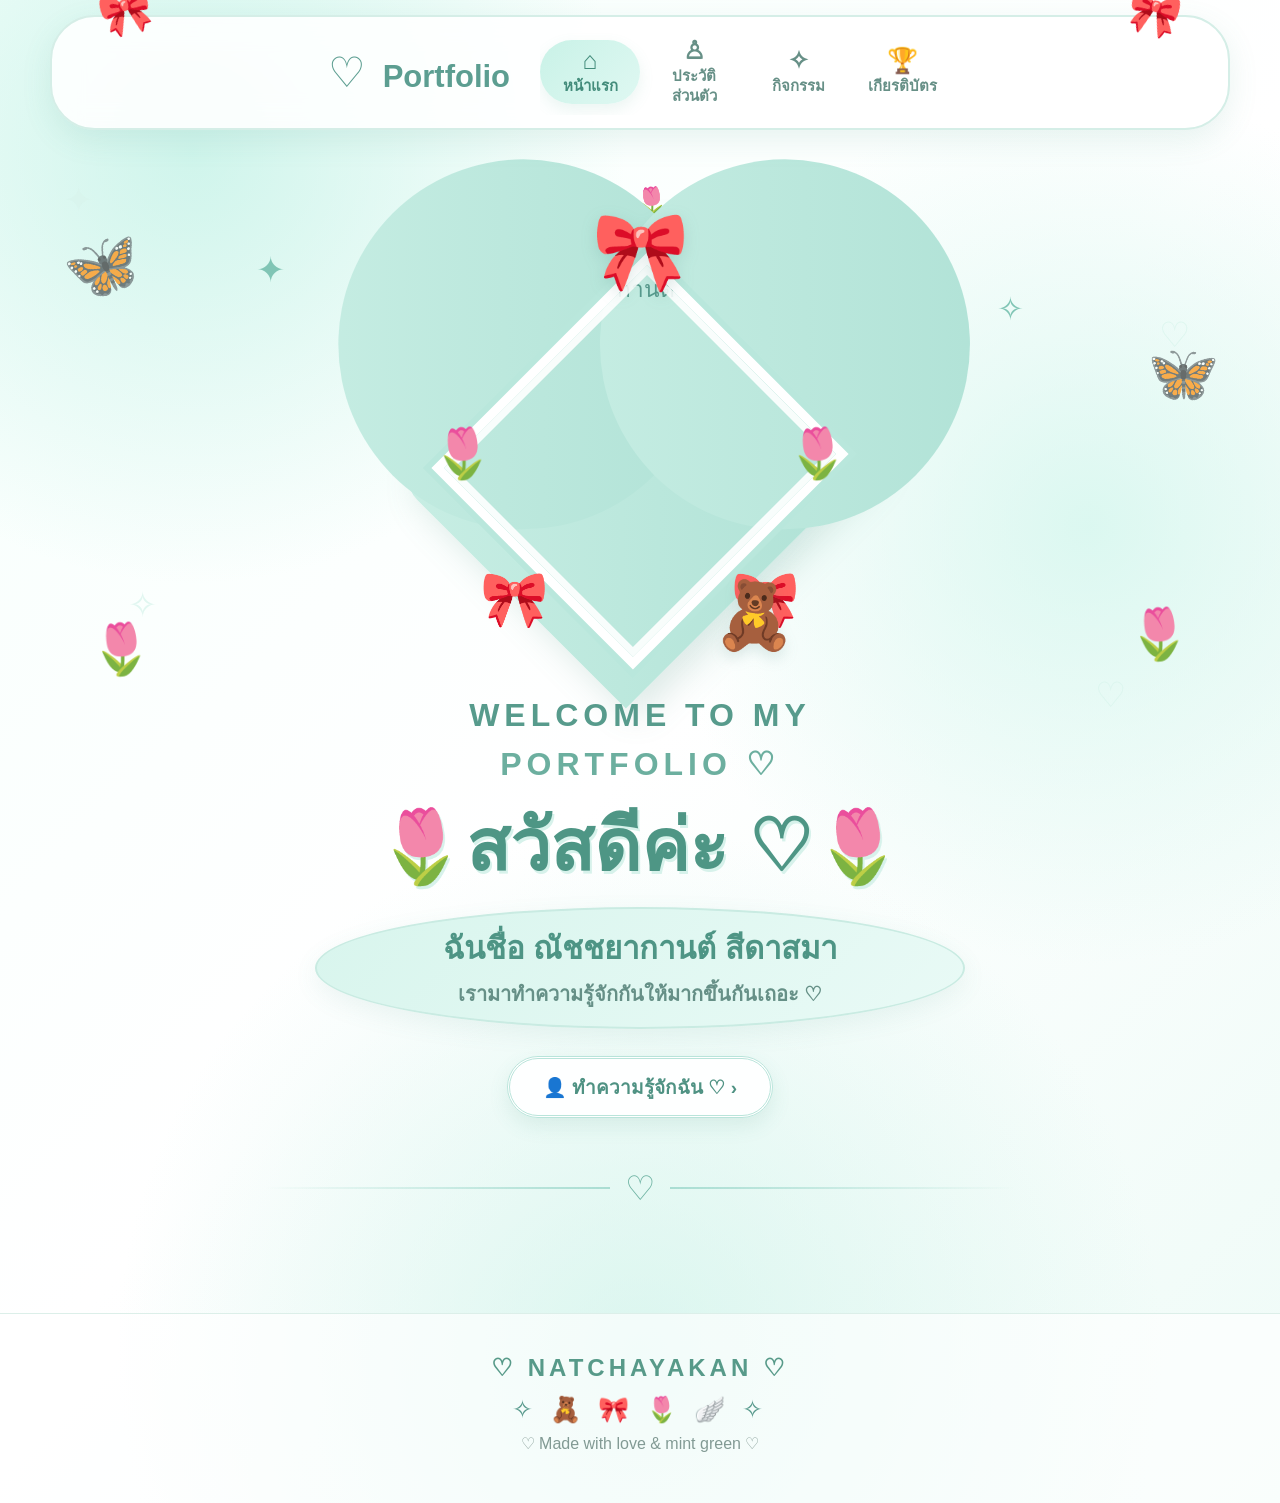
==== commit 7f7b9252: "Create index.html" ====
--- a/index.html
+++ b/index.html
@@ -23,13 +23,12 @@
             box-sizing: border-box;
         }
 
-
         html {
             scroll-behavior: smooth;
         }
 
-
         body {
+
             font-family:
                 "Segoe UI",
                 Tahoma,
@@ -37,33 +36,118 @@
                 Verdana,
                 sans-serif;
 
-            color: #47766c;
+            color: #57998c;
 
             min-height: 100vh;
 
             overflow-x: hidden;
 
             background:
+
                 radial-gradient(
-                    circle at 10% 20%,
-                    #d9f8ef 0%,
-                    transparent 28%
+                    circle at 15% 10%,
+                    rgba(185, 239, 226, 0.65),
+                    transparent 25%
                 ),
 
                 radial-gradient(
-                    circle at 90% 65%,
-                    #e3f9f3 0%,
+                    circle at 85% 35%,
+                    rgba(211, 246, 237, 0.8),
                     transparent 30%
                 ),
 
+                radial-gradient(
+                    circle at 50% 90%,
+                    rgba(203, 242, 232, 0.65),
+                    transparent 35%
+                ),
+
                 linear-gradient(
                     135deg,
-                    #f9fffd,
-                    #ffffff 45%,
-                    #effbf7
+                    #f6fffc,
+                    #ffffff,
+                    #eefbf7
                 );
         }
 
+
+        /* =====================================================
+           ✨ BACKGROUND
+        ===================================================== */
+
+        .background-decoration {
+
+            position: fixed;
+
+            inset: 0;
+
+            pointer-events: none;
+
+            z-index: 0;
+
+            overflow: hidden;
+        }
+
+
+        .petal {
+
+            position: absolute;
+
+            color: #d8f4ec;
+
+            opacity: 0.75;
+
+            font-size: 35px;
+
+            animation:
+                floatPetal 8s ease-in-out infinite;
+        }
+
+
+        .petal:nth-child(1) {
+            left: 5%;
+            top: 20%;
+        }
+
+
+        .petal:nth-child(2) {
+            right: 7%;
+            top: 35%;
+
+            animation-delay: 2s;
+        }
+
+
+        .petal:nth-child(3) {
+            left: 10%;
+            top: 65%;
+
+            animation-delay: 1s;
+        }
+
+
+        .petal:nth-child(4) {
+            right: 12%;
+            top: 75%;
+
+            animation-delay: 3s;
+        }
+
+
+        @keyframes floatPetal {
+
+            0%,100% {
+                transform:
+                    translateY(0)
+                    rotate(0deg);
+            }
+
+            50% {
+                transform:
+                    translateY(-15px)
+                    rotate(10deg);
+            }
+        }
 
 
         /* =====================================================
@@ -71,87 +155,130 @@
         ===================================================== */
 
         header {
+
             position: sticky;
 
-            top: 0;
-
-            z-index: 999;
-
-            width: 100%;
-
-            padding: 16px 20px;
+            top: 12px;
+
+            z-index: 1000;
+
+            width:
+                min(1180px, 94%);
+
+            margin:
+                15px auto 0;
+
+            padding:
+                13px 22px;
 
             background:
-                rgba(255,255,255,0.94);
-
-            backdrop-filter: blur(18px);
-
-            border-bottom:
-                1px solid #dcefe9;
+                rgba(255,255,255,0.88);
+
+            backdrop-filter:
+                blur(15px);
+
+            border:
+                2px solid #d5eee7;
+
+            border-radius:
+                45px;
 
             box-shadow:
-                0 5px 25px
-                rgba(78,145,130,0.08);
-        }
-
+
+                0 10px 30px
+                rgba(81,153,140,0.12);
+        }
+
+
+        header::before {
+
+            content: "🎀";
+
+            position: absolute;
+
+            left: 4%;
+
+            top: -29px;
+
+            font-size: 43px;
+
+            transform:
+                rotate(-15deg);
+        }
+
+
+        header::after {
+
+            content: "🎀";
+
+            position: absolute;
+
+            right: 4%;
+
+            top: -29px;
+
+            font-size: 43px;
+
+            transform:
+                rotate(15deg);
+        }
+
+
+        /* =====================================================
+           🌿 NAVBAR
+        ===================================================== */
 
         .navbar {
-            max-width: 1200px;
+
+            display: flex;
+
+            align-items: center;
+
+            justify-content: center;
+
+            gap: 20px;
+
+            max-width: 1100px;
 
             margin: auto;
+        }
+
+
+        .logo {
+
+            text-decoration: none;
+
+            color: #5c9e91;
+
+            font-size: 31px;
+
+            font-weight: 800;
+
+            white-space: nowrap;
+
+            margin-right: 10px;
+        }
+
+
+        .logo-heart {
+
+            font-size: 42px;
+
+            font-weight: 400;
+
+            margin-right: 5px;
+        }
+
+
+        nav {
 
             display: flex;
 
             align-items: center;
 
-            justify-content: space-between;
-
-            gap: 20px;
-        }
-
-
-
-        /* =====================================================
-           ♡ LOGO
-        ===================================================== */
-
-        .logo {
-            text-decoration: none;
-
-            color: #519987;
-
-            font-size: 32px;
-
-            font-weight: 800;
-
-            letter-spacing: 1px;
-
-            white-space: nowrap;
-        }
-
-
-        .logo-heart {
-            font-size: 40px;
-
-            font-weight: 400;
-
-            margin-right: 5px;
-        }
-
-
-
-        /* =====================================================
-           🌷 NAVIGATION
-        ===================================================== */
-
-        nav {
-            display: flex;
-
-            align-items: center;
-
             justify-content: center;
 
-            gap: 5px;
+            gap: 4px;
 
             overflow-x: auto;
 
@@ -165,34 +292,53 @@
 
 
         nav a {
-            display: inline-flex;
+
+            display: flex;
+
+            flex-direction: column;
 
             align-items: center;
 
             justify-content: center;
 
+            min-width: 100px;
+
+            padding:
+                8px 13px;
+
+            border-radius: 35px;
+
             text-decoration: none;
 
-            color: #607b75;
-
-            font-size: 17px;
+            color: #679087;
+
+            font-size: 15px;
 
             font-weight: 700;
 
-            padding: 11px 18px;
-
-            border-radius: 35px;
-
-            transition: 0.3s ease;
+            line-height: 1.35;
+
+            transition:
+                0.3s ease;
 
             white-space: nowrap;
         }
 
 
+        nav a span {
+
+            font-size: 25px;
+
+            line-height: 1;
+
+            margin-bottom: 3px;
+        }
+
+
         nav a:hover {
-            background: #e2f7f0;
-
-            color: #438a78;
+
+            background:
+                #e0f7f0;
 
             transform:
                 translateY(-2px);
@@ -200,47 +346,48 @@
 
 
         nav a.active {
-            background: #c9efe4;
-
-            color: #438f7c;
+
+            background:
+                linear-gradient(
+                    135deg,
+                    #c9f2e7,
+                    #dff8f2
+                );
+
+            color: #438c7b;
 
             box-shadow:
-                0 7px 18px
-                rgba(90,170,150,0.14);
-        }
-
+                0 6px 15px
+                rgba(91,169,150,0.12);
+        }
 
 
         /* =====================================================
-           🌿 MAIN
+           🌷 MAIN
         ===================================================== */
 
         main {
+
             position: relative;
 
-            min-height:
-                calc(100vh - 90px);
+            z-index: 2;
+
+            width: 100%;
 
             padding:
-                40px 20px 70px;
-
-            overflow: hidden;
+                55px 20px 80px;
+
+            text-align: center;
         }
 
 
         .container {
-            position: relative;
-
-            z-index: 5;
 
             width:
-                min(1100px, 100%);
+                min(1050px, 100%);
 
             margin: auto;
-
-            text-align: center;
-        }
-
+        }
 
 
         /* =====================================================
@@ -248,9 +395,12 @@
         ===================================================== */
 
         .top-decoration {
+
+            color: #76b8aa;
+
             font-size: 28px;
 
-            letter-spacing: 6px;
+            letter-spacing: 7px;
 
             margin-bottom: 18px;
 
@@ -261,7 +411,7 @@
 
         @keyframes floating {
 
-            0%, 100% {
+            0%,100% {
                 transform:
                     translateY(0);
             }
@@ -273,95 +423,239 @@
         }
 
 
-
         /* =====================================================
-           💗 PROFILE SECTION
+           🦋 SIDE DECORATIONS
         ===================================================== */
 
-        .profile-section {
+        .side {
+
+            position: absolute;
+
+            pointer-events: none;
+
+            user-select: none;
+
+            z-index: 1;
+        }
+
+
+        .butterfly1 {
+
+            left: 5%;
+
+            top: 100px;
+
+            font-size: 62px;
+
+            opacity: 0.7;
+
+            transform:
+                rotate(-12deg);
+        }
+
+
+        .butterfly2 {
+
+            right: 5%;
+
+            top: 210px;
+
+            font-size: 57px;
+
+            opacity: 0.7;
+
+            transform:
+                rotate(12deg);
+        }
+
+
+        .tulip1 {
+
+            left: 7%;
+
+            top: 490px;
+
+            font-size: 50px;
+        }
+
+
+        .tulip2 {
+
+            right: 7%;
+
+            top: 475px;
+
+            font-size: 50px;
+        }
+
+
+        .sparkle1 {
+
+            left: 20%;
+
+            top: 120px;
+
+            font-size: 35px;
+
+            color: #80c5b5;
+        }
+
+
+        .sparkle2 {
+
+            right: 20%;
+
+            top: 160px;
+
+            font-size: 32px;
+
+            color: #80c5b5;
+        }
+
+
+        /* =====================================================
+           💚 PROFILE AREA
+        ===================================================== */
+
+        .profile-area {
+
             position: relative;
 
-            width: 430px;
-
-            max-width: 95vw;
-
-            height: 410px;
+            width:
+                500px;
+
+            max-width: 90vw;
+
+            height:
+                450px;
 
             margin:
-                0 auto 10px;
+                0 auto 5px;
 
             display: flex;
 
+            align-items: center;
+
             justify-content: center;
-
-            align-items: center;
         }
 
 
         .profile-glow {
+
             position: absolute;
 
-            width: 360px;
-
-            height: 360px;
+            width: 400px;
+
+            height: 400px;
 
             border-radius: 50%;
 
             background:
                 radial-gradient(
                     circle,
-                    #d4f4eb,
-                    rgba(212,244,235,0)
+                    #d8f7ef,
+                    transparent 68%
                 );
 
-            filter: blur(8px);
-
-            z-index: 0;
-        }
-
+            filter:
+                blur(5px);
+        }
 
 
         /* =====================================================
-           💚 HEART WRAPPER
+           💗 HEART
         ===================================================== */
 
-        .heart-wrapper {
+        .heart {
+
             position: relative;
 
-            width: 360px;
-
-            height: 390px;
-
-            max-width: 90vw;
-
-            z-index: 2;
-
-            animation:
-                heartFloat 5s ease-in-out infinite;
-        }
-
-
-        @keyframes heartFloat {
-
-            0%, 100% {
-                transform:
-                    translateY(0);
-            }
-
-            50% {
-                transform:
-                    translateY(-5px);
-            }
-        }
-
+            width: 370px;
+
+            height: 330px;
+
+            z-index: 3;
+
+            transform:
+                rotate(-45deg);
+
+            border-radius:
+                35px 0 35px 0;
+
+            background:
+                linear-gradient(
+                    135deg,
+                    #c8eee4,
+                    #aee1d5
+                );
+
+            box-shadow:
+                0 15px 35px
+                rgba(78,145,132,0.20);
+        }
+
+
+        .heart::before {
+
+            content: "";
+
+            position: absolute;
+
+            width: 370px;
+
+            height: 370px;
+
+            top: -185px;
+
+            left: 0;
+
+            border-radius: 50%;
+
+            background:
+                linear-gradient(
+                    135deg,
+                    #c8eee4,
+                    #aee1d5
+                );
+        }
+
+
+        .heart::after {
+
+            content: "";
+
+            position: absolute;
+
+            width: 370px;
+
+            height: 370px;
+
+            left: 185px;
+
+            top: 0;
+
+            border-radius: 50%;
+
+            background:
+                linear-gradient(
+                    135deg,
+                    #c8eee4,
+                    #aee1d5
+                );
+        }
 
 
         /* =====================================================
-           💗 HEART SHAPE
+           📸 PHOTO
         ===================================================== */
 
-        .heart-shape {
+        .photo-frame {
+
             position: absolute;
+
+            width: 305px;
+
+            height: 285px;
 
             left: 50%;
 
@@ -371,338 +665,157 @@
                 translate(-50%, -50%)
                 rotate(-45deg);
 
-            width: 275px;
-
-            height: 275px;
-
-            background: #ffffff;
+            z-index: 10;
+
+            overflow: hidden;
 
             border:
-                10px solid #a9e3d7;
-
-            border-radius:
-                0 0 25px 0;
-
-            z-index: 1;
-        }
-
-
-        .heart-shape::before,
-        .heart-shape::after {
+                9px solid #ffffff;
+
+            box-shadow:
+                0 0 0 6px #b9e7dc;
+        }
+
+
+        .photo-frame::before {
+
             content: "";
 
             position: absolute;
 
-            width: 275px;
-
-            height: 275px;
-
-            background: #ffffff;
-
-            border:
-                10px solid #a9e3d7;
-
-            border-radius: 50%;
-        }
-
-
-        .heart-shape::before {
-            top: -145px;
-
-            left: -10px;
-        }
-
-
-        .heart-shape::after {
-            left: 135px;
-
-            top: -10px;
-        }
-
+            inset: 0;
+
+            z-index: 2;
+
+            pointer-events: none;
+
+            box-shadow:
+                inset 0 0 0 7px
+                rgba(255,255,255,0.9);
+        }
+
+
+        .profile-photo {
+
+            width: 100%;
+
+            height: 100%;
+
+            object-fit: cover;
+
+            transform:
+                rotate(45deg)
+                scale(1.42);
+
+            display: block;
+        }
 
 
         /* =====================================================
-           📸 PROFILE PHOTO
+           🎀 BIG BOW
         ===================================================== */
 
-        .profile-photo {
+        .big-bow {
+
             position: absolute;
 
-            left: 50%;
-
-            top: 50%;
-
-            transform:
-                translate(-50%, -50%);
-
-            width: 315px;
-
-            height: 335px;
-
-            object-fit: cover;
-
-            z-index: 3;
-
-            clip-path:
-                path(
-                    "M157.5 335
-                     C145 320 25 235 25 130
-                     C25 60 70 20 120 20
-                     C145 20 157 32 157.5 55
-                     C158 32 170 20 195 20
-                     C245 20 290 60 290 130
-                     C290 235 170 320 157.5 335Z"
-                );
-
-            display: block;
-        }
-
-
-
-        /* =====================================================
-           💚 HEART INNER LINE
-        ===================================================== */
-
-        .heart-inner {
-            position: absolute;
-
-            left: 50%;
-
-            top: 50%;
-
-            transform:
-                translate(-50%, -50%);
-
-            width: 305px;
-
-            height: 325px;
-
-            z-index: 5;
-
-            pointer-events: none;
-
-            border:
-                5px solid rgba(213,243,236,0.95);
-
-            clip-path:
-                path(
-                    "M152.5 325
-                     C140 310 25 230 25 125
-                     C25 60 67 20 115 20
-                     C140 20 152 35 152.5 55
-                     C153 35 165 20 190 20
-                     C238 20 280 60 280 125
-                     C280 230 165 310 152.5 325Z"
-                );
-        }
-
-
-
-        /* =====================================================
-           🎀 BOW
-        ===================================================== */
-
-        .bow-top {
-            position: absolute;
-
-            top: -10px;
+            z-index: 20;
+
+            top: -30px;
 
             left: 50%;
 
             transform:
                 translateX(-50%);
 
-            z-index: 20;
-
-            font-size: 60px;
+            font-size: 78px;
 
             filter:
                 drop-shadow(
-                    0 5px 7px
-                    rgba(70,140,125,0.18)
+                    0 5px 8px
+                    rgba(60,130,115,0.18)
                 );
         }
-
 
 
         /* =====================================================
            🌷 FLOWERS
         ===================================================== */
 
-        .flower {
+        .flower-left {
+
             position: absolute;
 
-            z-index: 20;
-
-            font-size: 40px;
+            z-index: 25;
+
+            left: 42px;
+
+            top: 42%;
+
+            font-size: 49px;
+        }
+
+
+        .flower-right {
+
+            position: absolute;
+
+            z-index: 25;
+
+            right: 42px;
+
+            top: 42%;
+
+            font-size: 49px;
+        }
+
+
+        .mini-bow-left {
+
+            position: absolute;
+
+            z-index: 25;
+
+            left: 90px;
+
+            bottom: 12%;
+
+            font-size: 55px;
+        }
+
+
+        .mini-bow-right {
+
+            position: absolute;
+
+            z-index: 25;
+
+            right: 90px;
+
+            bottom: 12%;
+
+            font-size: 55px;
+        }
+
+
+        .teddy {
+
+            position: absolute;
+
+            z-index: 30;
+
+            right: 19%;
+
+            bottom: 7%;
+
+            font-size: 66px;
 
             filter:
                 drop-shadow(
-                    0 4px 4px
-                    rgba(80,140,125,0.13)
+                    0 7px 7px
+                    rgba(70,130,120,0.15)
                 );
         }
-
-
-        .flower-left {
-            left: 28px;
-
-            top: 43%;
-
-            transform:
-                rotate(-12deg);
-        }
-
-
-        .flower-right {
-            right: 28px;
-
-            top: 43%;
-
-            transform:
-                rotate(12deg);
-        }
-
-
-        .flower-bottom {
-            left: 22%;
-
-            bottom: 5%;
-        }
-
-
-
-        /* =====================================================
-           🧸 TEDDY
-        ===================================================== */
-
-        .teddy {
-            position: absolute;
-
-            right: 17%;
-
-            bottom: 5%;
-
-            z-index: 20;
-
-            font-size: 52px;
-
-            filter:
-                drop-shadow(
-                    0 6px 6px
-                    rgba(80,130,120,0.14)
-                );
-        }
-
-
-
-        /* =====================================================
-           🦋 SIDE DECORATIONS
-        ===================================================== */
-
-        .side-decoration {
-            position: absolute;
-
-            z-index: 1;
-
-            pointer-events: none;
-
-            user-select: none;
-        }
-
-
-        .bow-left {
-            left: 2%;
-
-            top: 170px;
-
-            font-size: 62px;
-
-            transform:
-                rotate(-10deg);
-        }
-
-
-        .bow-right {
-            right: 2%;
-
-            top: 58%;
-
-            font-size: 58px;
-
-            transform:
-                rotate(10deg);
-        }
-
-
-        .butterfly-left {
-            left: 9%;
-
-            top: 48%;
-
-            font-size: 38px;
-
-            transform:
-                rotate(-15deg);
-        }
-
-
-        .butterfly-right {
-            right: 9%;
-
-            top: 31%;
-
-            font-size: 40px;
-
-            transform:
-                rotate(12deg);
-        }
-
-
-        .tulip-left {
-            left: 5%;
-
-            top: 67%;
-
-            font-size: 40px;
-        }
-
-
-        .tulip-right {
-            right: 6%;
-
-            top: 65%;
-
-            font-size: 40px;
-        }
-
-
-        .sparkle-one {
-            left: 22%;
-
-            top: 30%;
-
-            font-size: 27px;
-        }
-
-
-        .sparkle-two {
-            right: 21%;
-
-            top: 47%;
-
-            font-size: 29px;
-        }
-
-
-        .sparkle-three {
-            left: 17%;
-
-            bottom: 15%;
-
-            font-size: 23px;
-        }
-
 
 
         /* =====================================================
@@ -710,6 +823,7 @@
         ===================================================== */
 
         .welcome {
+
             position: relative;
 
             z-index: 20;
@@ -719,23 +833,24 @@
 
 
         .welcome-en {
+
             color: #579b8c;
 
             font-size:
-                clamp(21px, 3vw, 31px);
+                clamp(24px, 3vw, 32px);
 
             font-weight: 800;
 
             letter-spacing: 5px;
 
-            line-height: 1.6;
+            line-height: 1.55;
         }
 
 
         .welcome-en span {
-            color: #78b7aa;
-        }
-
+
+            color: #6caf9f;
+        }
 
 
         /* =====================================================
@@ -743,12 +858,13 @@
         ===================================================== */
 
         .hello {
-            margin-top: 12px;
-
-            color: #438f7c;
+
+            margin-top: 13px;
+
+            color: #4e9685;
 
             font-size:
-                clamp(43px, 7vw, 68px);
+                clamp(48px, 7vw, 72px);
 
             font-weight: 900;
 
@@ -759,221 +875,181 @@
         }
 
 
-
         /* =====================================================
-           📝 INTRO CARD
+           💚 NAME CARD
         ===================================================== */
 
         .intro-card {
+
+            position: relative;
+
             width:
-                min(720px, 94%);
+                min(650px, 94%);
 
             margin:
-                20px auto 0;
+                18px auto 0;
 
             padding:
-                22px 30px 25px;
+                17px 28px;
 
             background:
-                rgba(255,255,255,0.88);
+                linear-gradient(
+                    135deg,
+                    #d8f5ed,
+                    #e9faf6
+                );
+
+            border-radius:
+                50%;
 
             border:
-                2px solid #ccebe2;
-
-            border-radius: 35px;
+                2px solid #c9ebe2;
 
             box-shadow:
-                0 15px 35px
-                rgba(79,145,130,0.10);
-
-            position: relative;
-
-            overflow: hidden;
-        }
-
-
-        .intro-card::before {
-            content: "";
-
-            position: absolute;
-
-            left: 0;
-
-            right: 0;
-
-            top: 0;
-
-            height: 7px;
+                0 8px 25px
+                rgba(78,145,130,0.09);
+        }
+
+
+        .intro-name {
+
+            color: #4e9585;
+
+            font-size:
+                clamp(23px, 3vw, 31px);
+
+            font-weight: 800;
+
+            line-height: 1.5;
+        }
+
+
+        .intro-text {
+
+            color: #669087;
+
+            margin-top: 5px;
+
+            font-size:
+                clamp(16px, 2vw, 20px);
+
+            line-height: 1.6;
+
+            font-weight: 600;
+        }
+
+
+        /* =====================================================
+           👤 BUTTON
+        ===================================================== */
+
+        .profile-button {
+
+            display: inline-flex;
+
+            align-items: center;
+
+            justify-content: center;
+
+            gap: 10px;
+
+            margin-top: 27px;
+
+            padding:
+                13px 33px;
+
+            text-decoration: none;
+
+            color: #4f9283;
+
+            background:
+                rgba(255,255,255,0.92);
+
+            border:
+                3px double #b9e4da;
+
+            border-radius:
+                50px;
+
+            font-size: 19px;
+
+            font-weight: 800;
+
+            box-shadow:
+
+                0 8px 20px
+                rgba(78,145,130,0.12);
+
+            transition:
+                0.3s ease;
+        }
+
+
+        .profile-button:hover {
+
+            transform:
+                translateY(-4px)
+                scale(1.03);
+
+            background:
+                #e9faf5;
+        }
+
+
+        /* =====================================================
+           ✨ DIVIDER
+        ===================================================== */
+
+        .divider {
+
+            display: flex;
+
+            align-items: center;
+
+            justify-content: center;
+
+            gap: 15px;
+
+            width:
+                min(750px, 90%);
+
+            margin:
+                50px auto 25px;
+        }
+
+
+        .divider-line {
+
+            flex: 1;
+
+            height: 2px;
 
             background:
                 linear-gradient(
                     90deg,
-                    #c7eee4,
-                    #ffffff,
-                    #c7eee4
+                    transparent,
+                    #a9ddd2
                 );
         }
 
 
-        .intro-name {
-            color: #4a917f;
-
-            font-size:
-                clamp(23px, 4vw, 34px);
-
-            font-weight: 800;
-
-            line-height: 1.6;
-        }
-
-
-        .intro-text {
-            margin-top: 4px;
-
-            color: #64827b;
-
-            font-size:
-                clamp(17px, 2.5vw, 22px);
-
-            line-height: 1.8;
-
-            font-weight: 600;
-        }
-
-
-
-        /* =====================================================
-           ✨ DIVIDER
-        ===================================================== */
-
-        .divider {
-            display: flex;
-
-            align-items: center;
-
-            justify-content: center;
-
-            gap: 12px;
-
-            margin:
-                24px auto 20px;
-        }
-
-
-        .divider-line {
-            width: 105px;
-
-            border-top:
-                2px dashed #a9dcd1;
-        }
-
-
-        .divider-heart {
-            color: #70b4a4;
-
-            font-size: 27px;
-        }
-
-
-
-        /* =====================================================
-           👤 PROFILE BUTTON
-        ===================================================== */
-
-        .profile-button {
-            display: inline-flex;
-
-            align-items: center;
-
-            justify-content: center;
-
-            gap: 10px;
-
-            text-decoration: none;
-
-            color: white;
+        .divider-line:last-child {
 
             background:
                 linear-gradient(
-                    135deg,
-                    #7ac9b7,
-                    #5eb19e
+                    90deg,
+                    #a9ddd2,
+                    transparent
                 );
-
-            padding:
-                15px 35px;
-
-            border-radius: 50px;
-
-            font-size: 19px;
-
-            font-weight: 800;
-
-            box-shadow:
-                0 10px 22px
-                rgba(77,160,140,0.20);
-
-            transition:
-                0.3s ease;
-        }
-
-
-        .profile-button:hover {
-            transform:
-                translateY(-4px);
-
-            box-shadow:
-                0 15px 28px
-                rgba(77,160,140,0.28);
-        }
-
-
-
-        /* =====================================================
-           🫧 NICE CARD
-        ===================================================== */
-
-        .nice-card {
-            width:
-                min(560px, 92%);
-
-            margin:
-                35px auto 0;
-
-            padding:
-                22px 25px;
-
-            background:
-                rgba(239,251,247,0.88);
-
-            border:
-                2px dashed #b8e2d8;
-
-            border-radius: 30px;
-
-            box-shadow:
-                0 10px 25px
-                rgba(77,145,130,0.08);
-        }
-
-
-        .nice-title {
-            color: #57998a;
-
-            font-size: 27px;
-
-            font-weight: 800;
-
-            margin-bottom: 10px;
-        }
-
-
-        .nice-decoration {
-            font-size: 25px;
-
-            letter-spacing: 5px;
-        }
-
+        }
+
+
+        .divider-heart {
+
+            color: #6db2a2;
+
+            font-size: 34px;
+        }
 
 
         /* =====================================================
@@ -981,49 +1057,52 @@
         ===================================================== */
 
         footer {
+
             position: relative;
 
-            z-index: 20;
+            z-index: 5;
 
             text-align: center;
 
             padding:
-                45px 20px;
+                40px 20px 50px;
 
             background:
-                rgba(255,255,255,0.90);
+                rgba(255,255,255,0.65);
 
             border-top:
-                1px solid #dfeeea;
+                1px solid #dcefe9;
+        }
+
+
+        footer h3 {
+
+            color: #579a89;
+
+            font-size: 24px;
+
+            letter-spacing: 4px;
         }
 
 
         footer p {
-            color: #81958f;
-
-            font-size: 18px;
-
-            margin-bottom: 15px;
-        }
-
-
-        footer h3 {
-            color: #579a89;
+
+            color: #829a94;
+
+            font-size: 16px;
+
+            margin-top: 10px;
+        }
+
+
+        .footer-decoration {
+
+            margin-top: 13px;
 
             font-size: 25px;
 
-            letter-spacing: 4px;
-        }
-
-
-        .footer-decoration {
-            margin-top: 15px;
-
-            font-size: 25px;
-
-            letter-spacing: 4px;
-        }
-
+            letter-spacing: 5px;
+        }
 
 
         /* =====================================================
@@ -1033,65 +1112,72 @@
         @media (max-width: 850px) {
 
             header {
+
+                width: 95%;
+
                 padding:
                     12px 10px;
             }
 
 
             .navbar {
+
                 flex-direction: column;
 
-                gap: 7px;
+                gap: 5px;
             }
 
 
             .logo {
+
                 font-size: 27px;
             }
 
 
             .logo-heart {
-                font-size: 34px;
+
+                font-size: 35px;
             }
 
 
             nav {
+
                 width: 100%;
 
                 justify-content:
                     flex-start;
-
-                padding-bottom: 3px;
             }
 
 
             nav a {
-                font-size: 15px;
+
+                min-width: 85px;
+
+                font-size: 13px;
 
                 padding:
-                    9px 13px;
+                    7px 10px;
+            }
+
+
+            nav a span {
+
+                font-size: 22px;
             }
 
 
             main {
-                padding:
-                    28px 15px 60px;
-            }
-
-
-            .top-decoration {
-                font-size: 22px;
-
-                letter-spacing: 4px;
-            }
-
-
-            .side-decoration {
-                opacity: 0.5;
-            }
-
-        }
-
+
+                padding-top: 35px;
+            }
+
+
+            .side {
+
+                opacity: 0.45;
+            }
+
+        }
 
 
         /* =====================================================
@@ -1100,489 +1186,391 @@
 
         @media (max-width: 500px) {
 
-            /* HEADER */
-
             header {
+
+                position: sticky;
+
+                top: 5px;
+
+                width: 96%;
+
+                margin-top: 8px;
+
                 padding:
                     9px 7px;
+
+                border-radius:
+                    30px;
+            }
+
+
+            header::before,
+            header::after {
+
+                font-size: 28px;
+
+                top: -20px;
             }
 
 
             .navbar {
-                flex-direction: column;
-
-                gap: 5px;
+
+                gap: 4px;
             }
 
 
             .logo {
+
                 font-size: 25px;
-
-                line-height: 1;
             }
 
 
             .logo-heart {
+
                 font-size: 31px;
-
-                margin-right: 3px;
-            }
-
-
-
-            /* NAV */
+            }
+
 
             nav {
+
+                gap: 2px;
+
                 width: 100%;
 
-                display: flex;
-
-                justify-content:
-                    flex-start;
-
-                gap: 3px;
-
                 overflow-x: auto;
+            }
+
+
+            nav a {
+
+                min-width: 76px;
+
+                font-size: 11px;
 
                 padding:
-                    2px 1px 5px;
-            }
-
-
-            nav a {
-                flex:
-                    0 0 auto;
-
-                font-size: 13px;
+                    7px 8px;
+
+                border-radius:
+                    22px;
+            }
+
+
+            nav a span {
+
+                font-size: 19px;
+
+                margin-bottom: 2px;
+            }
+
+
+            /* MAIN */
+
+            main {
 
                 padding:
-                    8px 11px;
-
-                border-radius: 25px;
-            }
-
-
-
-            /* MAIN */
-
-            main {
-                min-height: auto;
+                    25px 8px 50px;
+            }
+
+
+            .top-decoration {
+
+                font-size: 15px;
+
+                letter-spacing: 1px;
+
+                margin-bottom: 5px;
+            }
+
+
+            /* PROFILE */
+
+            .profile-area {
+
+                width: 100%;
+
+                max-width: 350px;
+
+                height: 320px;
+            }
+
+
+            .profile-glow {
+
+                width: 280px;
+
+                height: 280px;
+            }
+
+
+            .heart {
+
+                width: 245px;
+
+                height: 220px;
+
+                border-radius:
+                    25px 0 25px 0;
+            }
+
+
+            .heart::before {
+
+                width: 245px;
+
+                height: 245px;
+
+                top: -122px;
+            }
+
+
+            .heart::after {
+
+                width: 245px;
+
+                height: 245px;
+
+                left: 122px;
+            }
+
+
+            .photo-frame {
+
+                width: 205px;
+
+                height: 200px;
+
+                border-width: 6px;
+            }
+
+
+            .big-bow {
+
+                font-size: 49px;
+
+                top: -22px;
+            }
+
+
+            .flower-left,
+            .flower-right {
+
+                font-size: 31px;
+            }
+
+
+            .flower-left {
+
+                left: 20px;
+            }
+
+
+            .flower-right {
+
+                right: 20px;
+            }
+
+
+            .mini-bow-left,
+            .mini-bow-right {
+
+                font-size: 34px;
+
+                bottom: 8%;
+            }
+
+
+            .mini-bow-left {
+
+                left: 35px;
+            }
+
+
+            .mini-bow-right {
+
+                right: 35px;
+            }
+
+
+            .teddy {
+
+                font-size: 42px;
+
+                right: 8%;
+
+                bottom: 5%;
+            }
+
+
+            /* SIDE */
+
+            .butterfly1 {
+
+                left: 0;
+
+                top: 180px;
+
+                font-size: 30px;
+            }
+
+
+            .butterfly2 {
+
+                right: 0;
+
+                top: 300px;
+
+                font-size: 28px;
+            }
+
+
+            .tulip1 {
+
+                left: 1%;
+
+                top: 430px;
+
+                font-size: 30px;
+            }
+
+
+            .tulip2 {
+
+                right: 1%;
+
+                top: 425px;
+
+                font-size: 30px;
+            }
+
+
+            .sparkle1 {
+
+                left: 8%;
+
+                top: 140px;
+
+                font-size: 20px;
+            }
+
+
+            .sparkle2 {
+
+                right: 8%;
+
+                top: 170px;
+
+                font-size: 20px;
+            }
+
+
+            /* WELCOME */
+
+            .welcome-en {
+
+                font-size: 17px;
+
+                letter-spacing: 2.5px;
+
+                line-height: 1.5;
+            }
+
+
+            .hello {
+
+                font-size: 44px;
+
+                margin-top: 9px;
+            }
+
+
+            /* NAME */
+
+            .intro-card {
+
+                width: 94%;
 
                 padding:
-                    20px 8px 50px;
-            }
-
-
-            .container {
-                width: 100%;
-            }
-
-
-
-            /* TOP */
-
-            .top-decoration {
+                    13px 13px;
+
+                border-radius:
+                    35px;
+
+                margin-top: 13px;
+            }
+
+
+            .intro-name {
+
+                font-size: 20px;
+
+                line-height: 1.55;
+            }
+
+
+            .intro-text {
+
+                font-size: 15px;
+
+                line-height: 1.6;
+            }
+
+
+            /* BUTTON */
+
+            .profile-button {
+
+                margin-top: 20px;
+
+                padding:
+                    11px 23px;
+
+                font-size: 16px;
+            }
+
+
+            /* DIVIDER */
+
+            .divider {
+
+                margin:
+                    35px auto 20px;
+            }
+
+
+            .divider-heart {
+
+                font-size: 25px;
+            }
+
+
+            /* FOOTER */
+
+            footer {
+
+                padding:
+                    30px 15px 40px;
+            }
+
+
+            footer h3 {
+
+                font-size: 20px;
+            }
+
+
+            footer p {
+
                 font-size: 14px;
-
-                letter-spacing: 1px;
-
-                margin-bottom: 5px;
-
-                white-space: nowrap;
-            }
-
-
-
-            /* PROFILE SECTION */
-
-            .profile-section {
-                width: 100%;
-
-                max-width: 340px;
-
-                height: 320px;
-
-                margin:
-                    0 auto 5px;
-            }
-
-
-            .profile-glow {
-                width: 275px;
-
-                height: 275px;
-            }
-
-
-            .heart-wrapper {
-                width: 285px;
-
-                height: 310px;
-            }
-
-
-
-            /* HEART */
-
-            .heart-shape {
-                width: 215px;
-
-                height: 215px;
-
-                border-width:
-                    7px;
-            }
-
-
-            .heart-shape::before,
-            .heart-shape::after {
-                width: 215px;
-
-                height: 215px;
-
-                border-width:
-                    7px;
-            }
-
-
-            .heart-shape::before {
-                top: -112px;
-
-                left: -7px;
-            }
-
-
-            .heart-shape::after {
-                left: 105px;
-
-                top: -7px;
-            }
-
-
-
-            /* PHOTO */
-
-            .profile-photo {
-                width: 250px;
-
-                height: 270px;
-            }
-
-
-
-            /* INNER HEART */
-
-            .heart-inner {
-                width: 265px;
-
-                height: 285px;
-
-                border-width:
-                    4px;
-            }
-
-
-
-            /* BOW */
-
-            .bow-top {
-                font-size: 43px;
-
-                top: -4px;
-            }
-
-
-
-            /* FLOWERS */
-
-            .flower {
-                font-size: 29px;
-            }
-
-
-            .flower-left {
-                left: 3px;
-
-                top: 42%;
-            }
-
-
-            .flower-right {
-                right: 3px;
-
-                top: 42%;
-            }
-
-
-            .flower-bottom {
-                left: 20%;
-
-                bottom: 3%;
-            }
-
-
-
-            /* TEDDY */
-
-            .teddy {
-                font-size: 40px;
-
-                right: 8%;
-
-                bottom: 3%;
-            }
-
-
-
-            /* SIDE DECORATION */
-
-            .side-decoration {
-                opacity: 0.3;
-            }
-
-
-            .bow-left {
-                left: -17px;
-
-                top: 180px;
-
-                font-size: 36px;
-            }
-
-
-            .bow-right {
-                right: -18px;
-
-                top: 54%;
-
-                font-size: 36px;
-            }
-
-
-            .butterfly-left {
-                left: 1%;
-
-                top: 42%;
-
-                font-size: 24px;
-            }
-
-
-            .butterfly-right {
-                right: 1%;
-
-                top: 34%;
-
-                font-size: 25px;
-            }
-
-
-            .tulip-left {
-                left: 0;
-
-                top: 62%;
-
-                font-size: 27px;
-            }
-
-
-            .tulip-right {
-                right: 0;
-
-                top: 61%;
-
-                font-size: 27px;
-            }
-
-
-            .sparkle-one {
-                left: 8%;
-
-                top: 27%;
-
-                font-size: 18px;
-            }
-
-
-            .sparkle-two {
-                right: 8%;
-
-                top: 43%;
-
-                font-size: 18px;
-            }
-
-
-            .sparkle-three {
-                left: 9%;
-
-                bottom: 11%;
-
-                font-size: 17px;
-            }
-
-
-
-            /* WELCOME */
-
-            .welcome {
-                margin-top: 0;
-            }
-
-
-            .welcome-en {
-                font-size: 17px;
-
-                letter-spacing: 2.5px;
-
-                line-height: 1.5;
-
-                margin-top: 0;
-            }
-
-
-
-            /* HELLO */
-
-            .hello {
-                margin-top: 8px;
-
-                font-size: 43px;
-
-                line-height: 1.25;
-            }
-
-
-
-            /* INTRO CARD */
-
-            .intro-card {
-                width: 94%;
-
-                margin:
-                    15px auto 0;
-
-                padding:
-                    17px 14px 19px;
-
-                border-radius:
-                    25px;
-            }
-
-
-            .intro-card::before {
-                height: 5px;
-            }
-
-
-            .intro-name {
-                font-size: 21px;
-
-                line-height: 1.6;
-            }
-
-
-            .intro-text {
-                font-size: 16px;
-
-                line-height: 1.7;
-            }
-
-
-
-            /* DIVIDER */
-
-            .divider {
-                margin:
-                    18px auto 16px;
-
-                gap: 8px;
-            }
-
-
-            .divider-line {
-                width: 55px;
-            }
-
-
-            .divider-heart {
-                font-size: 23px;
-            }
-
-
-
-            /* BUTTON */
-
-            .profile-button {
-                font-size: 16px;
-
-                padding:
-                    12px 25px;
-            }
-
-
-
-            /* NICE CARD */
-
-            .nice-card {
-                width: 90%;
-
-                margin:
-                    24px auto 0;
-
-                padding:
-                    17px 12px;
-
-                border-radius:
-                    24px;
-            }
-
-
-            .nice-title {
+            }
+
+
+            .footer-decoration {
+
                 font-size: 20px;
 
-                margin-bottom: 7px;
-            }
-
-
-            .nice-decoration {
-                font-size: 19px;
-
                 letter-spacing: 2px;
             }
 
-
-
-            /* FOOTER */
-
-            footer {
-                padding:
-                    32px 15px;
-            }
-
-
-            footer p {
-                font-size: 15px;
-
-                margin-bottom: 10px;
-            }
-
-
-            footer h3 {
-                font-size: 21px;
-
-                letter-spacing: 3px;
-            }
-
-
-            .footer-decoration {
-                font-size: 20px;
-
-                letter-spacing: 2px;
-
-                margin-top: 10px;
-            }
-
         }
 
     </style>
@@ -1591,6 +1579,24 @@
 
 
 <body>
+
+
+    <!-- =====================================================
+         ✨ BACKGROUND DECORATION
+    ====================================================== -->
+
+    <div class="background-decoration">
+
+        <div class="petal">✦</div>
+
+        <div class="petal">♡</div>
+
+        <div class="petal">✧</div>
+
+        <div class="petal">♡</div>
+
+    </div>
+
 
 
     <!-- =====================================================
@@ -1602,6 +1608,8 @@
         <div class="navbar">
 
 
+            <!-- LOGO -->
+
             <a href="index.html"
                class="logo">
 
@@ -1614,35 +1622,62 @@
             </a>
 
 
+
+            <!-- =================================================
+                 🌷 MENU
+                 มีแค่ 4 เมนู
+            ================================================== -->
+
             <nav>
+
+
+                <!-- หน้าแรก -->
 
                 <a href="index.html"
                    class="active">
 
-                    🏠 หน้าแรก
+                    <span>⌂</span>
+
+                    หน้าแรก
 
                 </a>
 
 
+
+                <!-- ประวัติส่วนตัว -->
+
                 <a href="profile.html">
 
-                    ♡ ประวัติส่วนตัว
+                    <span>♙</span>
+
+                    ประวัติ<br>ส่วนตัว
 
                 </a>
 
 
+
+                <!-- กิจกรรม -->
+
                 <a href="activities.html">
 
-                    ✨ กิจกรรม
+                    <span>✧</span>
+
+                    กิจกรรม
 
                 </a>
 
 
+
+                <!-- เกียรติบัตร -->
+
                 <a href="certificates.html">
 
-                    🏆 เกียรติบัตร
+                    <span>🏆</span>
+
+                    เกียรติบัตร
 
                 </a>
+
 
             </nav>
 
@@ -1659,49 +1694,34 @@
     <main>
 
 
-        <!-- ของตกแต่งด้านข้าง -->
-
-        <div class="side-decoration bow-left">
-            🎀
-        </div>
-
-
-        <div class="side-decoration bow-right">
-            🎀
-        </div>
-
-
-        <div class="side-decoration butterfly-left">
+        <!-- 🦋 ของตกแต่งด้านข้าง -->
+
+        <div class="side butterfly1">
             🦋
         </div>
 
 
-        <div class="side-decoration butterfly-right">
+        <div class="side butterfly2">
             🦋
         </div>
 
 
-        <div class="side-decoration tulip-left">
+        <div class="side tulip1">
             🌷
         </div>
 
 
-        <div class="side-decoration tulip-right">
+        <div class="side tulip2">
             🌷
         </div>
 
 
-        <div class="side-decoration sparkle-one">
+        <div class="side sparkle1">
             ✦
         </div>
 
 
-        <div class="side-decoration sparkle-two">
-            ✧
-        </div>
-
-
-        <div class="side-decoration sparkle-three">
+        <div class="side sparkle2">
             ✧
         </div>
 
@@ -1716,82 +1736,83 @@
 
             <div class="top-decoration">
 
-                ༘*.ﾟ 🧸 🎀 🌷
-                ᰔᩚִִֶֶָ. ..
-                𓂃 ࣪ ִֶָ🪽 ࿐
+                ༘*.ﾟ 🧸 🎀 🌷 ᰔᩚ 🪽 ✧
 
             </div>
 
 
 
             <!-- =================================================
-                 💗 PROFILE
+                 💗 PROFILE PHOTO
             ================================================== -->
 
-            <section class="profile-section">
+            <section class="profile-area">
 
 
                 <div class="profile-glow"></div>
 
 
-                <div class="heart-wrapper">
-
-
-                    <!-- 🎀 โบว์ -->
-
-                    <div class="bow-top">
-                        🎀
-                    </div>
-
-
-
-                    <!-- 🌷 ดอกไม้ -->
-
-                    <div class="flower flower-left">
-                        🌷
-                    </div>
-
-
-                    <div class="flower flower-right">
-                        🌷
-                    </div>
-
-
-                    <div class="flower flower-bottom">
-                        🌸
-                    </div>
-
-
-
-                    <!-- 🧸 หมี -->
-
-                    <div class="teddy">
-                        🧸
-                    </div>
-
-
-
-                    <!-- 💗 หัวใจพื้นหลัง -->
-
-                    <div class="heart-shape"></div>
-
-
-
-                    <!-- 📸 รูปโปรไฟล์ -->
+
+                <!-- 🎀 โบว์ด้านบน -->
+
+                <div class="big-bow">
+                    🎀
+                </div>
+
+
+
+                <!-- 🌷 ดอกไม้ -->
+
+                <div class="flower-left">
+                    🌷
+                </div>
+
+
+                <div class="flower-right">
+                    🌷
+                </div>
+
+
+
+                <!-- 🎀 โบว์ด้านล่าง -->
+
+                <div class="mini-bow-left">
+                    🎀
+                </div>
+
+
+                <div class="mini-bow-right">
+                    🎀
+                </div>
+
+
+
+                <!-- 🧸 หมี -->
+
+                <div class="teddy">
+                    🧸
+                </div>
+
+
+
+                <!-- 💚 หัวใจ -->
+
+                <div class="heart"></div>
+
+
+
+                <!-- 📸 รูปตัวเอง -->
+
+                <div class="photo-frame">
 
                     <img
                         class="profile-photo"
                         src="https://raw.githubusercontent.com/s34761-debug/images/main/IMG_20260617_162035_718.jpg"
-                        alt="รูปโปรไฟล์ ณัชชยากานต์ สีดาสมา"
+                        alt="ณัชชยากานต์ สีดาสมา"
                     >
 
-
-                    <!-- 💚 เส้นหัวใจด้านใน -->
-
-                    <div class="heart-inner"></div>
-
-
                 </div>
+
 
             </section>
 
@@ -1820,20 +1841,22 @@
 
                 <div class="hello">
 
-                    🌷สวัสดีค่ะ ♡
+                    🌷สวัสดีค่ะ ♡🌷
 
                 </div>
 
 
 
-                <!-- 📝 INTRO -->
+                <!-- =================================================
+                     📝 NAME
+                ================================================== -->
 
                 <div class="intro-card">
 
 
                     <div class="intro-name">
 
-                        ฉันชื่อ ณัชชยากานต์ สีดาสมา 🌷
+                        ฉันชื่อ ณัชชยากานต์ สีดาสมา
 
                     </div>
 
@@ -1849,7 +1872,26 @@
 
 
 
-                <!-- ✨ DIVIDER -->
+                <!-- =================================================
+                     👤 PROFILE BUTTON
+                ================================================== -->
+
+                <a
+                    href="profile.html"
+                    class="profile-button">
+
+                    👤
+                    ทำความรู้จักฉัน
+                    ♡
+                    ›
+
+                </a>
+
+
+
+                <!-- =================================================
+                     ✨ DIVIDER
+                ================================================== -->
 
                 <div class="divider">
 
@@ -1864,40 +1906,6 @@
                 </div>
 
 
-
-                <!-- 👤 PROFILE BUTTON -->
-
-                <a
-                    href="profile.html"
-                    class="profile-button">
-
-                    👤 ทำความรู้จักฉัน ♡
-
-                </a>
-
-
-
-                <!-- 🫧 NICE TO MEET YOU -->
-
-                <div class="nice-card">
-
-
-                    <div class="nice-title">
-
-                        nice to meet you ♡
-
-                    </div>
-
-
-                    <div class="nice-decoration">
-
-                        ༘*.ﾟ 🧸 🎀 🌷 ᰔᩚ 🪽
-
-                    </div>
-
-                </div>
-
-
             </section>
 
 
@@ -1914,30 +1922,27 @@
     <footer>
 
 
+        <h3>
+
+            ♡ NATCHAYAKAN ♡
+
+        </h3>
+
+
+        <div class="footer-decoration">
+
+            ✧ 🧸 🎀 🌷 🪽 ✧
+
+        </div>
+
+
         <p>
-            ♡ thank you for visiting my portfolio ♡
+
+            ♡ Made with love & mint green ♡
+
         </p>
 
 
-        <h3>
-            NATCHAYAKAN
-        </h3>
-
-
-        <div class="footer-decoration">
-
-            ✧ 🧸 🎀 🌷 🪽 ✧
-
-        </div>
-
-
-        <p style="margin-top:25px;">
-
-            ♡ Made with love & mint green ♡
-
-        </p>
-
-
     </footer>
 
 
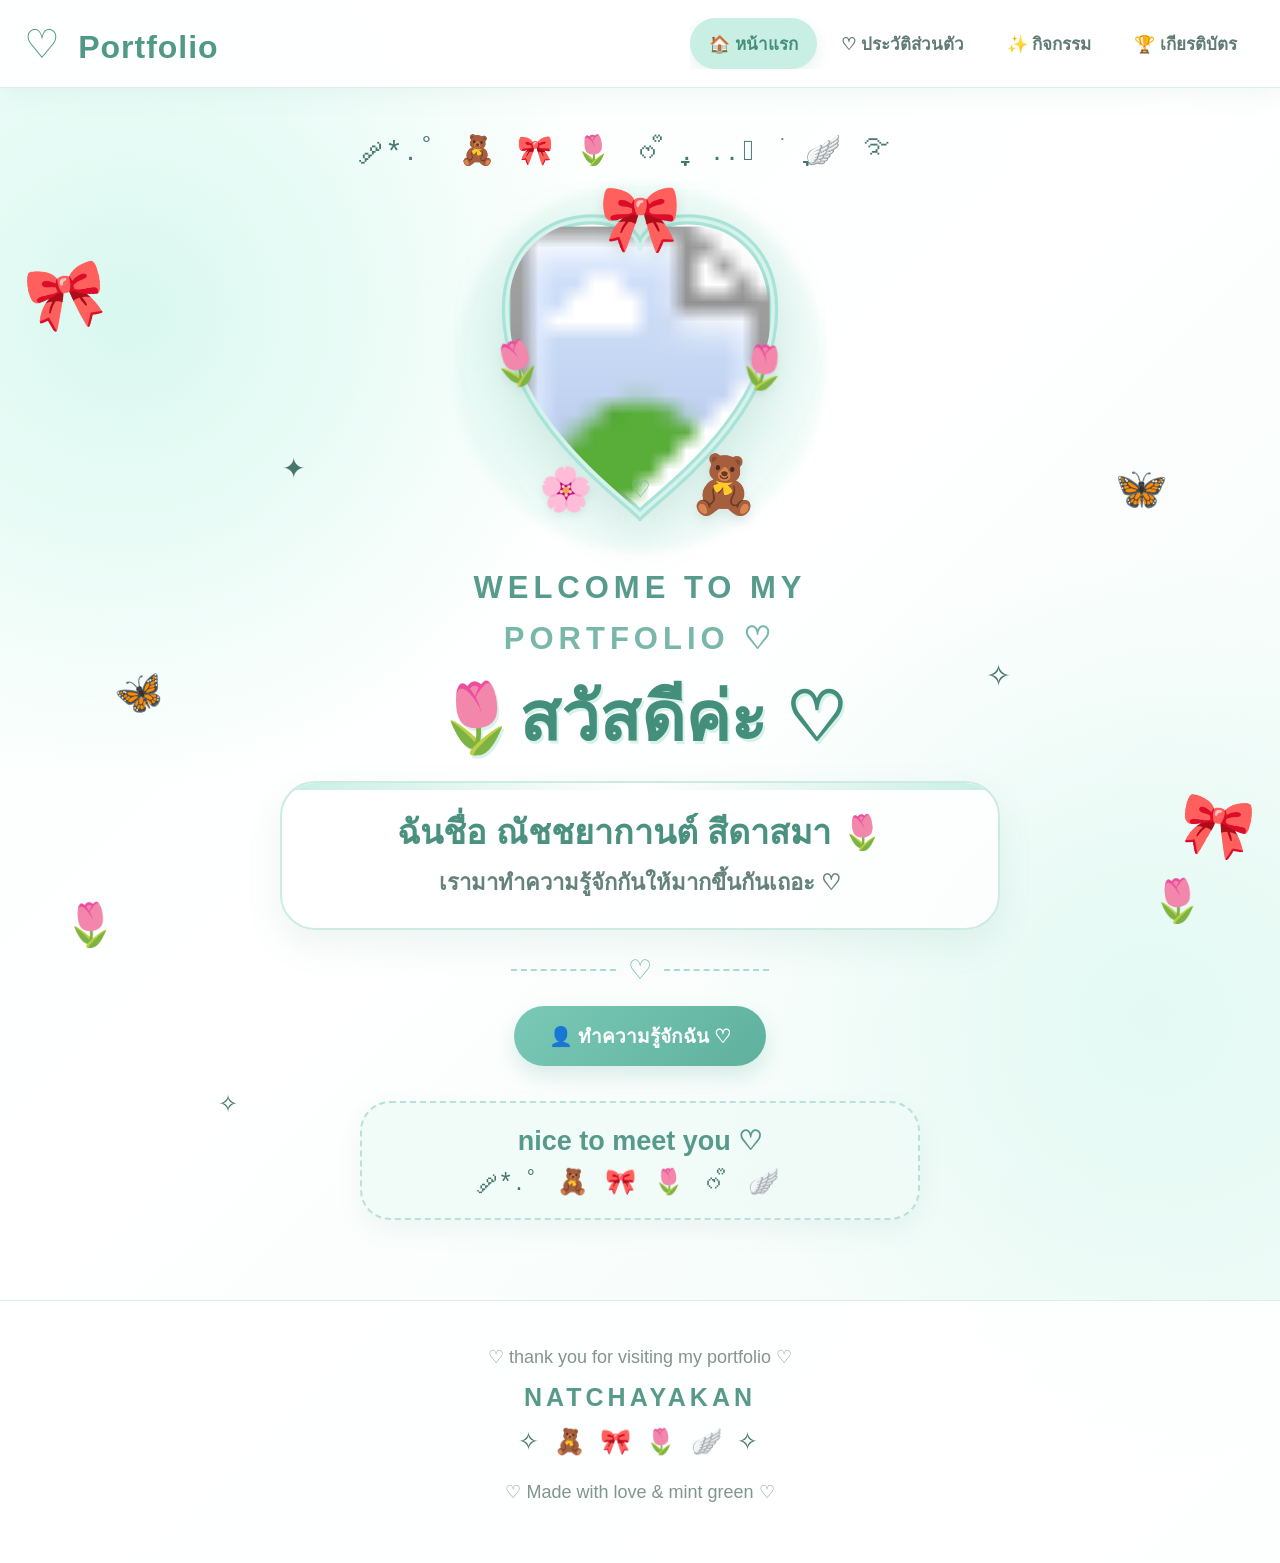
==== commit 9a95de3b: "Create index.html" ====
--- a/index.html
+++ b/index.html
@@ -14,7 +14,7 @@
     <style>
 
         /* =====================================================
-           🌷 RESET
+           💚 BASIC
         ===================================================== */
 
         * {
@@ -28,7 +28,6 @@
         }
 
         body {
-
             font-family:
                 "Segoe UI",
                 Tahoma,
@@ -36,199 +35,712 @@
                 Verdana,
                 sans-serif;
 
-            color: #57998c;
+            color: #47766c;
 
             min-height: 100vh;
 
             overflow-x: hidden;
 
             background:
-
                 radial-gradient(
-                    circle at 15% 10%,
-                    rgba(185, 239, 226, 0.65),
-                    transparent 25%
+                    circle at 10% 20%,
+                    #d9f8ef 0%,
+                    transparent 28%
                 ),
 
                 radial-gradient(
-                    circle at 85% 35%,
-                    rgba(211, 246, 237, 0.8),
+                    circle at 90% 65%,
+                    #e3f9f3 0%,
                     transparent 30%
                 ),
 
-                radial-gradient(
-                    circle at 50% 90%,
-                    rgba(203, 242, 232, 0.65),
-                    transparent 35%
-                ),
-
                 linear-gradient(
                     135deg,
-                    #f6fffc,
-                    #ffffff,
-                    #eefbf7
+                    #f9fffd,
+                    #ffffff 45%,
+                    #effbf7
                 );
         }
 
 
         /* =====================================================
-           ✨ BACKGROUND
-        ===================================================== */
-
-        .background-decoration {
-
-            position: fixed;
-
-            inset: 0;
-
-            pointer-events: none;
-
-            z-index: 0;
+           🎀 HEADER
+        ===================================================== */
+
+        header {
+            position: sticky;
+
+            top: 0;
+
+            z-index: 999;
+
+            width: 100%;
+
+            padding: 18px 24px;
+
+            background:
+                rgba(255,255,255,0.92);
+
+            backdrop-filter: blur(18px);
+
+            border-bottom:
+                1px solid #dcefe9;
+
+            box-shadow:
+                0 5px 25px
+                rgba(78,145,130,0.08);
+        }
+
+
+        .navbar {
+
+            max-width: 1250px;
+
+            margin: auto;
+
+            display: flex;
+
+            align-items: center;
+
+            justify-content: space-between;
+
+            gap: 20px;
+        }
+
+
+        /* =====================================================
+           ♡ LOGO
+        ===================================================== */
+
+        .logo {
+
+            text-decoration: none;
+
+            color: #519987;
+
+            font-size: 32px;
+
+            font-weight: 800;
+
+            letter-spacing: 1px;
+
+            white-space: nowrap;
+        }
+
+
+        .logo-heart {
+
+            font-size: 40px;
+
+            font-weight: 400;
+
+            margin-right: 5px;
+        }
+
+
+        /* =====================================================
+           🌷 NAVIGATION
+        ===================================================== */
+
+        nav {
+
+            display: flex;
+
+            align-items: center;
+
+            justify-content: center;
+
+            gap: 5px;
+
+            overflow-x: auto;
+
+            scrollbar-width: none;
+        }
+
+
+        nav::-webkit-scrollbar {
+            display: none;
+        }
+
+
+        nav a {
+
+            display: inline-flex;
+
+            align-items: center;
+
+            justify-content: center;
+
+            text-decoration: none;
+
+            color: #607b75;
+
+            font-size: 17px;
+
+            font-weight: 700;
+
+            padding: 12px 19px;
+
+            border-radius: 35px;
+
+            transition: 0.3s ease;
+
+            white-space: nowrap;
+        }
+
+
+        nav a:hover {
+
+            background: #e2f7f0;
+
+            color: #438a78;
+
+            transform:
+                translateY(-2px);
+        }
+
+
+        nav a.active {
+
+            background: #c9efe4;
+
+            color: #438f7c;
+
+            box-shadow:
+                0 7px 18px
+                rgba(90,170,150,0.14);
+        }
+
+
+        /* =====================================================
+           🌿 MAIN
+        ===================================================== */
+
+        main {
+
+            position: relative;
+
+            min-height: calc(100vh - 90px);
+
+            padding:
+                45px 20px 80px;
 
             overflow: hidden;
         }
 
 
-        .petal {
-
-            position: absolute;
-
-            color: #d8f4ec;
-
-            opacity: 0.75;
-
-            font-size: 35px;
+        .container {
+
+            position: relative;
+
+            z-index: 5;
+
+            width: min(1100px, 100%);
+
+            margin: auto;
+
+            text-align: center;
+        }
+
+
+        /* =====================================================
+           ✨ TOP DECORATION
+        ===================================================== */
+
+        .top-decoration {
+
+            font-size: 29px;
+
+            letter-spacing: 7px;
+
+            margin-bottom: 20px;
 
             animation:
-                floatPetal 8s ease-in-out infinite;
-        }
-
-
-        .petal:nth-child(1) {
-            left: 5%;
-            top: 20%;
-        }
-
-
-        .petal:nth-child(2) {
-            right: 7%;
-            top: 35%;
-
-            animation-delay: 2s;
-        }
-
-
-        .petal:nth-child(3) {
-            left: 10%;
-            top: 65%;
-
-            animation-delay: 1s;
-        }
-
-
-        .petal:nth-child(4) {
-            right: 12%;
-            top: 75%;
-
-            animation-delay: 3s;
-        }
-
-
-        @keyframes floatPetal {
+                floating 4s ease-in-out infinite;
+        }
+
+
+        @keyframes floating {
 
             0%,100% {
                 transform:
-                    translateY(0)
-                    rotate(0deg);
+                    translateY(0);
             }
 
             50% {
                 transform:
-                    translateY(-15px)
-                    rotate(10deg);
-            }
-        }
-
-
-        /* =====================================================
-           🎀 HEADER
-        ===================================================== */
-
-        header {
-
-            position: sticky;
-
-            top: 12px;
-
-            z-index: 1000;
-
-            width:
-                min(1180px, 94%);
+                    translateY(-7px);
+            }
+        }
+
+
+        /* =====================================================
+           💗 PROFILE SECTION
+        ===================================================== */
+
+        .profile-section {
+
+            position: relative;
+
+            width: 430px;
+
+            max-width: 95vw;
 
             margin:
-                15px auto 0;
-
-            padding:
-                13px 22px;
+                0 auto 15px;
+
+            display: flex;
+
+            justify-content: center;
+
+            align-items: center;
+        }
+
+
+        /* แสงด้านหลังรูป */
+
+        .profile-glow {
+
+            position: absolute;
+
+            width: 370px;
+
+            height: 370px;
+
+            border-radius: 50%;
 
             background:
-                rgba(255,255,255,0.88);
-
-            backdrop-filter:
-                blur(15px);
-
-            border:
-                2px solid #d5eee7;
-
-            border-radius:
-                45px;
-
-            box-shadow:
-
-                0 10px 30px
-                rgba(81,153,140,0.12);
-        }
-
-
-        header::before {
-
-            content: "🎀";
+                radial-gradient(
+                    circle,
+                    #d4f4eb,
+                    rgba(212,244,235,0)
+                );
+
+            filter: blur(5px);
+
+            z-index: 0;
+        }
+
+
+        /* =====================================================
+           💚 HEART FRAME
+        ===================================================== */
+
+        .heart-wrapper {
+
+            position: relative;
+
+            width: 360px;
+
+            max-width: 90vw;
+
+            z-index: 2;
+
+            animation:
+                heartFloat 5s ease-in-out infinite;
+        }
+
+
+        @keyframes heartFloat {
+
+            0%,100% {
+                transform:
+                    translateY(0);
+            }
+
+            50% {
+                transform:
+                    translateY(-5px);
+            }
+        }
+
+
+        .heart-svg {
+
+            display: block;
+
+            width: 100%;
+
+            height: auto;
+
+            overflow: visible;
+
+            filter:
+                drop-shadow(
+                    0 15px 25px
+                    rgba(75,145,130,0.16)
+                );
+        }
+
+
+        /* =====================================================
+           🎀 BOW
+        ===================================================== */
+
+        .bow-top {
 
             position: absolute;
 
-            left: 4%;
-
-            top: -29px;
+            top: -7px;
+
+            left: 50%;
+
+            transform:
+                translateX(-50%);
+
+            z-index: 10;
+
+            font-size: 66px;
+
+            filter:
+                drop-shadow(
+                    0 5px 7px
+                    rgba(70,140,125,0.18)
+                );
+        }
+
+
+        /* =====================================================
+           🌷 FLOWERS
+        ===================================================== */
+
+        .flower {
+
+            position: absolute;
+
+            z-index: 12;
 
             font-size: 43px;
+
+            filter:
+                drop-shadow(
+                    0 4px 4px
+                    rgba(80,140,125,0.13)
+                );
+        }
+
+
+        .flower-left {
+
+            left: 30px;
+
+            top: 42%;
+
+            transform:
+                rotate(-12deg);
+        }
+
+
+        .flower-right {
+
+            right: 30px;
+
+            top: 43%;
+
+            transform:
+                rotate(12deg);
+        }
+
+
+        .flower-bottom {
+
+            left: 22%;
+
+            bottom: 9%;
+        }
+
+
+        /* =====================================================
+           🧸 TEDDY
+        ===================================================== */
+
+        .teddy {
+
+            position: absolute;
+
+            right: 17%;
+
+            bottom: 8%;
+
+            z-index: 15;
+
+            font-size: 57px;
+
+            filter:
+                drop-shadow(
+                    0 6px 6px
+                    rgba(80,130,120,0.14)
+                );
+        }
+
+
+        /* =====================================================
+           🦋 DECORATION
+        ===================================================== */
+
+        .side-decoration {
+
+            position: absolute;
+
+            z-index: 1;
+
+            pointer-events: none;
+
+            user-select: none;
+        }
+
+
+        .bow-left {
+
+            left: 2%;
+
+            top: 170px;
+
+            font-size: 65px;
+
+            transform:
+                rotate(-10deg);
+        }
+
+
+        .bow-right {
+
+            right: 2%;
+
+            top: 58%;
+
+            font-size: 60px;
+
+            transform:
+                rotate(10deg);
+        }
+
+
+        .butterfly-left {
+
+            left: 9%;
+
+            top: 48%;
+
+            font-size: 40px;
 
             transform:
                 rotate(-15deg);
         }
 
 
-        header::after {
-
-            content: "🎀";
+        .butterfly-right {
+
+            right: 9%;
+
+            top: 31%;
+
+            font-size: 42px;
+
+            transform:
+                rotate(12deg);
+        }
+
+
+        .tulip-left {
+
+            left: 5%;
+
+            top: 67%;
+
+            font-size: 42px;
+        }
+
+
+        .tulip-right {
+
+            right: 6%;
+
+            top: 65%;
+
+            font-size: 42px;
+        }
+
+
+        .sparkle-one {
+
+            left: 22%;
+
+            top: 30%;
+
+            font-size: 28px;
+        }
+
+
+        .sparkle-two {
+
+            right: 21%;
+
+            top: 47%;
+
+            font-size: 30px;
+        }
+
+
+        .sparkle-three {
+
+            left: 17%;
+
+            bottom: 15%;
+
+            font-size: 24px;
+        }
+
+
+        /* =====================================================
+           💚 WELCOME
+        ===================================================== */
+
+        .welcome {
+
+            position: relative;
+
+            z-index: 20;
+
+            margin-top: 0;
+        }
+
+
+        .welcome-en {
+
+            color: #579b8c;
+
+            font-size:
+                clamp(21px, 3vw, 31px);
+
+            font-weight: 800;
+
+            letter-spacing: 5px;
+
+            line-height: 1.65;
+
+            margin-top: 5px;
+        }
+
+
+        .welcome-en span {
+
+            color: #78b7aa;
+        }
+
+
+        /* =====================================================
+           🌷 HELLO
+        ===================================================== */
+
+        .hello {
+
+            margin-top: 13px;
+
+            color: #438f7c;
+
+            font-size:
+                clamp(43px, 7vw, 68px);
+
+            font-weight: 900;
+
+            line-height: 1.2;
+
+            text-shadow:
+                2px 3px 0 #d7f2eb;
+        }
+
+
+        /* =====================================================
+           📝 INTRODUCTION CARD
+        ===================================================== */
+
+        .intro-card {
+
+            width:
+                min(720px, 94%);
+
+            margin:
+                22px auto 0;
+
+            padding:
+                22px 30px 25px;
+
+            background:
+                rgba(255,255,255,0.86);
+
+            border:
+                2px solid #ccebe2;
+
+            border-radius: 35px;
+
+            box-shadow:
+                0 15px 35px
+                rgba(79,145,130,0.10);
+
+            position: relative;
+
+            overflow: hidden;
+        }
+
+
+        .intro-card::before {
+
+            content: "";
 
             position: absolute;
 
-            right: 4%;
-
-            top: -29px;
-
-            font-size: 43px;
-
-            transform:
-                rotate(15deg);
-        }
-
-
-        /* =====================================================
-           🌿 NAVBAR
-        ===================================================== */
-
-        .navbar {
+            left: 0;
+
+            right: 0;
+
+            top: 0;
+
+            height: 7px;
+
+            background:
+                linear-gradient(
+                    90deg,
+                    #c7eee4,
+                    #ffffff,
+                    #c7eee4
+                );
+        }
+
+
+        .intro-name {
+
+            color: #4a917f;
+
+            font-size:
+                clamp(23px, 4vw, 34px);
+
+            font-weight: 800;
+
+            line-height: 1.6;
+        }
+
+
+        .intro-text {
+
+            margin-top: 4px;
+
+            color: #64827b;
+
+            font-size:
+                clamp(17px, 2.5vw, 22px);
+
+            line-height: 1.8;
+
+            font-weight: 600;
+        }
+
+
+        /* =====================================================
+           ✨ DIVIDER
+        ===================================================== */
+
+        .divider {
 
             display: flex;
 
@@ -236,749 +748,67 @@
 
             justify-content: center;
 
-            gap: 20px;
-
-            max-width: 1100px;
-
-            margin: auto;
-        }
-
-
-        .logo {
+            gap: 12px;
+
+            margin:
+                24px auto 20px;
+        }
+
+
+        .divider-line {
+
+            width: 105px;
+
+            border-top:
+                2px dashed #a9dcd1;
+        }
+
+
+        .divider-heart {
+
+            color: #70b4a4;
+
+            font-size: 27px;
+        }
+
+
+        /* =====================================================
+           🏠 BUTTON
+        ===================================================== */
+
+        .profile-button {
+
+            display: inline-flex;
+
+            align-items: center;
+
+            justify-content: center;
+
+            gap: 10px;
 
             text-decoration: none;
 
-            color: #5c9e91;
-
-            font-size: 31px;
-
-            font-weight: 800;
-
-            white-space: nowrap;
-
-            margin-right: 10px;
-        }
-
-
-        .logo-heart {
-
-            font-size: 42px;
-
-            font-weight: 400;
-
-            margin-right: 5px;
-        }
-
-
-        nav {
-
-            display: flex;
-
-            align-items: center;
-
-            justify-content: center;
-
-            gap: 4px;
-
-            overflow-x: auto;
-
-            scrollbar-width: none;
-        }
-
-
-        nav::-webkit-scrollbar {
-            display: none;
-        }
-
-
-        nav a {
-
-            display: flex;
-
-            flex-direction: column;
-
-            align-items: center;
-
-            justify-content: center;
-
-            min-width: 100px;
-
-            padding:
-                8px 13px;
-
-            border-radius: 35px;
-
-            text-decoration: none;
-
-            color: #679087;
-
-            font-size: 15px;
-
-            font-weight: 700;
-
-            line-height: 1.35;
-
-            transition:
-                0.3s ease;
-
-            white-space: nowrap;
-        }
-
-
-        nav a span {
-
-            font-size: 25px;
-
-            line-height: 1;
-
-            margin-bottom: 3px;
-        }
-
-
-        nav a:hover {
-
-            background:
-                #e0f7f0;
-
-            transform:
-                translateY(-2px);
-        }
-
-
-        nav a.active {
+            color: white;
 
             background:
                 linear-gradient(
                     135deg,
-                    #c9f2e7,
-                    #dff8f2
+                    #7ac9b7,
+                    #5eb19e
                 );
 
-            color: #438c7b;
+            padding:
+                15px 35px;
+
+            border-radius: 50px;
+
+            font-size: 19px;
+
+            font-weight: 800;
 
             box-shadow:
-                0 6px 15px
-                rgba(91,169,150,0.12);
-        }
-
-
-        /* =====================================================
-           🌷 MAIN
-        ===================================================== */
-
-        main {
-
-            position: relative;
-
-            z-index: 2;
-
-            width: 100%;
-
-            padding:
-                55px 20px 80px;
-
-            text-align: center;
-        }
-
-
-        .container {
-
-            width:
-                min(1050px, 100%);
-
-            margin: auto;
-        }
-
-
-        /* =====================================================
-           ✨ TOP DECORATION
-        ===================================================== */
-
-        .top-decoration {
-
-            color: #76b8aa;
-
-            font-size: 28px;
-
-            letter-spacing: 7px;
-
-            margin-bottom: 18px;
-
-            animation:
-                floating 4s ease-in-out infinite;
-        }
-
-
-        @keyframes floating {
-
-            0%,100% {
-                transform:
-                    translateY(0);
-            }
-
-            50% {
-                transform:
-                    translateY(-7px);
-            }
-        }
-
-
-        /* =====================================================
-           🦋 SIDE DECORATIONS
-        ===================================================== */
-
-        .side {
-
-            position: absolute;
-
-            pointer-events: none;
-
-            user-select: none;
-
-            z-index: 1;
-        }
-
-
-        .butterfly1 {
-
-            left: 5%;
-
-            top: 100px;
-
-            font-size: 62px;
-
-            opacity: 0.7;
-
-            transform:
-                rotate(-12deg);
-        }
-
-
-        .butterfly2 {
-
-            right: 5%;
-
-            top: 210px;
-
-            font-size: 57px;
-
-            opacity: 0.7;
-
-            transform:
-                rotate(12deg);
-        }
-
-
-        .tulip1 {
-
-            left: 7%;
-
-            top: 490px;
-
-            font-size: 50px;
-        }
-
-
-        .tulip2 {
-
-            right: 7%;
-
-            top: 475px;
-
-            font-size: 50px;
-        }
-
-
-        .sparkle1 {
-
-            left: 20%;
-
-            top: 120px;
-
-            font-size: 35px;
-
-            color: #80c5b5;
-        }
-
-
-        .sparkle2 {
-
-            right: 20%;
-
-            top: 160px;
-
-            font-size: 32px;
-
-            color: #80c5b5;
-        }
-
-
-        /* =====================================================
-           💚 PROFILE AREA
-        ===================================================== */
-
-        .profile-area {
-
-            position: relative;
-
-            width:
-                500px;
-
-            max-width: 90vw;
-
-            height:
-                450px;
-
-            margin:
-                0 auto 5px;
-
-            display: flex;
-
-            align-items: center;
-
-            justify-content: center;
-        }
-
-
-        .profile-glow {
-
-            position: absolute;
-
-            width: 400px;
-
-            height: 400px;
-
-            border-radius: 50%;
-
-            background:
-                radial-gradient(
-                    circle,
-                    #d8f7ef,
-                    transparent 68%
-                );
-
-            filter:
-                blur(5px);
-        }
-
-
-        /* =====================================================
-           💗 HEART
-        ===================================================== */
-
-        .heart {
-
-            position: relative;
-
-            width: 370px;
-
-            height: 330px;
-
-            z-index: 3;
-
-            transform:
-                rotate(-45deg);
-
-            border-radius:
-                35px 0 35px 0;
-
-            background:
-                linear-gradient(
-                    135deg,
-                    #c8eee4,
-                    #aee1d5
-                );
-
-            box-shadow:
-                0 15px 35px
-                rgba(78,145,132,0.20);
-        }
-
-
-        .heart::before {
-
-            content: "";
-
-            position: absolute;
-
-            width: 370px;
-
-            height: 370px;
-
-            top: -185px;
-
-            left: 0;
-
-            border-radius: 50%;
-
-            background:
-                linear-gradient(
-                    135deg,
-                    #c8eee4,
-                    #aee1d5
-                );
-        }
-
-
-        .heart::after {
-
-            content: "";
-
-            position: absolute;
-
-            width: 370px;
-
-            height: 370px;
-
-            left: 185px;
-
-            top: 0;
-
-            border-radius: 50%;
-
-            background:
-                linear-gradient(
-                    135deg,
-                    #c8eee4,
-                    #aee1d5
-                );
-        }
-
-
-        /* =====================================================
-           📸 PHOTO
-        ===================================================== */
-
-        .photo-frame {
-
-            position: absolute;
-
-            width: 305px;
-
-            height: 285px;
-
-            left: 50%;
-
-            top: 50%;
-
-            transform:
-                translate(-50%, -50%)
-                rotate(-45deg);
-
-            z-index: 10;
-
-            overflow: hidden;
-
-            border:
-                9px solid #ffffff;
-
-            box-shadow:
-                0 0 0 6px #b9e7dc;
-        }
-
-
-        .photo-frame::before {
-
-            content: "";
-
-            position: absolute;
-
-            inset: 0;
-
-            z-index: 2;
-
-            pointer-events: none;
-
-            box-shadow:
-                inset 0 0 0 7px
-                rgba(255,255,255,0.9);
-        }
-
-
-        .profile-photo {
-
-            width: 100%;
-
-            height: 100%;
-
-            object-fit: cover;
-
-            transform:
-                rotate(45deg)
-                scale(1.42);
-
-            display: block;
-        }
-
-
-        /* =====================================================
-           🎀 BIG BOW
-        ===================================================== */
-
-        .big-bow {
-
-            position: absolute;
-
-            z-index: 20;
-
-            top: -30px;
-
-            left: 50%;
-
-            transform:
-                translateX(-50%);
-
-            font-size: 78px;
-
-            filter:
-                drop-shadow(
-                    0 5px 8px
-                    rgba(60,130,115,0.18)
-                );
-        }
-
-
-        /* =====================================================
-           🌷 FLOWERS
-        ===================================================== */
-
-        .flower-left {
-
-            position: absolute;
-
-            z-index: 25;
-
-            left: 42px;
-
-            top: 42%;
-
-            font-size: 49px;
-        }
-
-
-        .flower-right {
-
-            position: absolute;
-
-            z-index: 25;
-
-            right: 42px;
-
-            top: 42%;
-
-            font-size: 49px;
-        }
-
-
-        .mini-bow-left {
-
-            position: absolute;
-
-            z-index: 25;
-
-            left: 90px;
-
-            bottom: 12%;
-
-            font-size: 55px;
-        }
-
-
-        .mini-bow-right {
-
-            position: absolute;
-
-            z-index: 25;
-
-            right: 90px;
-
-            bottom: 12%;
-
-            font-size: 55px;
-        }
-
-
-        .teddy {
-
-            position: absolute;
-
-            z-index: 30;
-
-            right: 19%;
-
-            bottom: 7%;
-
-            font-size: 66px;
-
-            filter:
-                drop-shadow(
-                    0 7px 7px
-                    rgba(70,130,120,0.15)
-                );
-        }
-
-
-        /* =====================================================
-           💚 WELCOME
-        ===================================================== */
-
-        .welcome {
-
-            position: relative;
-
-            z-index: 20;
-
-            margin-top: 0;
-        }
-
-
-        .welcome-en {
-
-            color: #579b8c;
-
-            font-size:
-                clamp(24px, 3vw, 32px);
-
-            font-weight: 800;
-
-            letter-spacing: 5px;
-
-            line-height: 1.55;
-        }
-
-
-        .welcome-en span {
-
-            color: #6caf9f;
-        }
-
-
-        /* =====================================================
-           🌷 HELLO
-        ===================================================== */
-
-        .hello {
-
-            margin-top: 13px;
-
-            color: #4e9685;
-
-            font-size:
-                clamp(48px, 7vw, 72px);
-
-            font-weight: 900;
-
-            line-height: 1.2;
-
-            text-shadow:
-                2px 3px 0 #d7f2eb;
-        }
-
-
-        /* =====================================================
-           💚 NAME CARD
-        ===================================================== */
-
-        .intro-card {
-
-            position: relative;
-
-            width:
-                min(650px, 94%);
-
-            margin:
-                18px auto 0;
-
-            padding:
-                17px 28px;
-
-            background:
-                linear-gradient(
-                    135deg,
-                    #d8f5ed,
-                    #e9faf6
-                );
-
-            border-radius:
-                50%;
-
-            border:
-                2px solid #c9ebe2;
-
-            box-shadow:
-                0 8px 25px
-                rgba(78,145,130,0.09);
-        }
-
-
-        .intro-name {
-
-            color: #4e9585;
-
-            font-size:
-                clamp(23px, 3vw, 31px);
-
-            font-weight: 800;
-
-            line-height: 1.5;
-        }
-
-
-        .intro-text {
-
-            color: #669087;
-
-            margin-top: 5px;
-
-            font-size:
-                clamp(16px, 2vw, 20px);
-
-            line-height: 1.6;
-
-            font-weight: 600;
-        }
-
-
-        /* =====================================================
-           👤 BUTTON
-        ===================================================== */
-
-        .profile-button {
-
-            display: inline-flex;
-
-            align-items: center;
-
-            justify-content: center;
-
-            gap: 10px;
-
-            margin-top: 27px;
-
-            padding:
-                13px 33px;
-
-            text-decoration: none;
-
-            color: #4f9283;
-
-            background:
-                rgba(255,255,255,0.92);
-
-            border:
-                3px double #b9e4da;
-
-            border-radius:
-                50px;
-
-            font-size: 19px;
-
-            font-weight: 800;
-
-            box-shadow:
-
-                0 8px 20px
-                rgba(78,145,130,0.12);
+                0 10px 22px
+                rgba(77,160,140,0.20);
 
             transition:
                 0.3s ease;
@@ -988,90 +818,93 @@
         .profile-button:hover {
 
             transform:
-                translateY(-4px)
-                scale(1.03);
+                translateY(-4px);
+
+            box-shadow:
+                0 15px 28px
+                rgba(77,160,140,0.28);
+        }
+
+
+        /* =====================================================
+           🫧 NICE TO MEET YOU
+        ===================================================== */
+
+        .nice-card {
+
+            width:
+                min(560px, 92%);
+
+            margin:
+                35px auto 0;
+
+            padding:
+                22px 25px;
 
             background:
-                #e9faf5;
-        }
-
-
-        /* =====================================================
-           ✨ DIVIDER
-        ===================================================== */
-
-        .divider {
-
-            display: flex;
-
-            align-items: center;
-
-            justify-content: center;
-
-            gap: 15px;
-
-            width:
-                min(750px, 90%);
-
-            margin:
-                50px auto 25px;
-        }
-
-
-        .divider-line {
-
-            flex: 1;
-
-            height: 2px;
+                rgba(239,251,247,0.88);
+
+            border:
+                2px dashed #b8e2d8;
+
+            border-radius: 30px;
+
+            box-shadow:
+                0 10px 25px
+                rgba(77,145,130,0.08);
+        }
+
+
+        .nice-title {
+
+            color: #57998a;
+
+            font-size: 27px;
+
+            font-weight: 800;
+
+            margin-bottom: 10px;
+        }
+
+
+        .nice-decoration {
+
+            font-size: 25px;
+
+            letter-spacing: 5px;
+        }
+
+
+        /* =====================================================
+           💚 FOOTER
+        ===================================================== */
+
+        footer {
+
+            position: relative;
+
+            z-index: 20;
+
+            text-align: center;
+
+            padding:
+                45px 20px;
 
             background:
-                linear-gradient(
-                    90deg,
-                    transparent,
-                    #a9ddd2
-                );
-        }
-
-
-        .divider-line:last-child {
-
-            background:
-                linear-gradient(
-                    90deg,
-                    #a9ddd2,
-                    transparent
-                );
-        }
-
-
-        .divider-heart {
-
-            color: #6db2a2;
-
-            font-size: 34px;
-        }
-
-
-        /* =====================================================
-           💚 FOOTER
-        ===================================================== */
-
-        footer {
-
-            position: relative;
-
-            z-index: 5;
-
-            text-align: center;
-
-            padding:
-                40px 20px 50px;
-
-            background:
-                rgba(255,255,255,0.65);
+                rgba(255,255,255,0.90);
 
             border-top:
-                1px solid #dcefe9;
+                1px solid #dfeeea;
+        }
+
+
+        footer p {
+
+            color: #81958f;
+
+            font-size: 18px;
+
+            margin-bottom: 15px;
         }
 
 
@@ -1079,29 +912,19 @@
 
             color: #579a89;
 
-            font-size: 24px;
+            font-size: 25px;
 
             letter-spacing: 4px;
         }
 
 
-        footer p {
-
-            color: #829a94;
-
-            font-size: 16px;
-
-            margin-top: 10px;
-        }
-
-
         .footer-decoration {
 
-            margin-top: 13px;
+            margin-top: 15px;
 
             font-size: 25px;
 
-            letter-spacing: 5px;
+            letter-spacing: 4px;
         }
 
 
@@ -1113,10 +936,8 @@
 
             header {
 
-                width: 95%;
-
                 padding:
-                    12px 10px;
+                    14px 10px;
             }
 
 
@@ -1124,19 +945,13 @@
 
                 flex-direction: column;
 
-                gap: 5px;
+                gap: 8px;
             }
 
 
             .logo {
 
                 font-size: 27px;
-            }
-
-
-            .logo-heart {
-
-                font-size: 35px;
             }
 
 
@@ -1146,431 +961,240 @@
 
                 justify-content:
                     flex-start;
+
+                padding-bottom: 4px;
             }
 
 
             nav a {
 
-                min-width: 85px;
-
-                font-size: 13px;
+                font-size: 15px;
 
                 padding:
-                    7px 10px;
-            }
-
-
-            nav a span {
+                    10px 14px;
+            }
+
+
+            main {
+
+                padding-top: 30px;
+            }
+
+
+            .top-decoration {
 
                 font-size: 22px;
-            }
-
-
-            main {
-
-                padding-top: 35px;
-            }
-
-
-            .side {
+
+                letter-spacing: 4px;
+            }
+
+
+            .profile-section {
+
+                margin-bottom: 5px;
+            }
+
+
+            .side-decoration {
+
+                opacity: 0.6;
+            }
+
+
+            .bow-left {
+
+                left: -10px;
+            }
+
+
+            .bow-right {
+
+                right: -10px;
+            }
+
+        }
+
+
+        /* =====================================================
+           📱 MOBILE
+        ===================================================== */
+
+        @media (max-width: 500px) {
+
+            .top-decoration {
+
+                font-size: 17px;
+
+                letter-spacing: 2px;
+
+                margin-bottom: 10px;
+            }
+
+
+            .profile-section {
+
+                width: 340px;
+            }
+
+
+            .heart-wrapper {
+
+                width: 310px;
+            }
+
+
+            .bow-top {
+
+                font-size: 48px;
+
+                top: -4px;
+            }
+
+
+            .flower {
+
+                font-size: 33px;
+            }
+
+
+            .flower-left {
+
+                left: 5px;
+            }
+
+
+            .flower-right {
+
+                right: 5px;
+            }
+
+
+            .teddy {
+
+                font-size: 43px;
+
+                right: 11%;
+
+                bottom: 8%;
+            }
+
+
+            .welcome-en {
+
+                font-size: 18px;
+
+                letter-spacing: 3px;
+            }
+
+
+            .hello {
+
+                font-size: 45px;
+            }
+
+
+            .intro-card {
+
+                padding:
+                    18px 18px 21px;
+
+                border-radius: 28px;
+            }
+
+
+            .intro-name {
+
+                font-size: 23px;
+            }
+
+
+            .intro-text {
+
+                font-size: 17px;
+            }
+
+
+            .divider-line {
+
+                width: 65px;
+            }
+
+
+            .profile-button {
+
+                font-size: 17px;
+
+                padding:
+                    13px 28px;
+            }
+
+
+            .nice-card {
+
+                padding:
+                    18px 15px;
+            }
+
+
+            .nice-title {
+
+                font-size: 22px;
+            }
+
+
+            .nice-decoration {
+
+                font-size: 20px;
+
+                letter-spacing: 3px;
+            }
+
+
+            .side-decoration {
 
                 opacity: 0.45;
             }
 
-        }
-
-
-        /* =====================================================
-           📱 MOBILE
-        ===================================================== */
-
-        @media (max-width: 500px) {
-
-            header {
-
-                position: sticky;
-
-                top: 5px;
-
-                width: 96%;
-
-                margin-top: 8px;
-
-                padding:
-                    9px 7px;
-
-                border-radius:
-                    30px;
-            }
-
-
-            header::before,
-            header::after {
+
+            .bow-left {
+
+                top: 250px;
+
+                font-size: 42px;
+            }
+
+
+            .butterfly-left {
+
+                left: 3%;
 
                 font-size: 28px;
-
-                top: -20px;
-            }
-
-
-            .navbar {
-
-                gap: 4px;
-            }
-
-
-            .logo {
-
-                font-size: 25px;
-            }
-
-
-            .logo-heart {
-
-                font-size: 31px;
-            }
-
-
-            nav {
-
-                gap: 2px;
-
-                width: 100%;
-
-                overflow-x: auto;
-            }
-
-
-            nav a {
-
-                min-width: 76px;
-
-                font-size: 11px;
-
-                padding:
-                    7px 8px;
-
-                border-radius:
-                    22px;
-            }
-
-
-            nav a span {
-
-                font-size: 19px;
-
-                margin-bottom: 2px;
-            }
-
-
-            /* MAIN */
-
-            main {
-
-                padding:
-                    25px 8px 50px;
-            }
-
-
-            .top-decoration {
-
-                font-size: 15px;
-
-                letter-spacing: 1px;
-
-                margin-bottom: 5px;
-            }
-
-
-            /* PROFILE */
-
-            .profile-area {
-
-                width: 100%;
-
-                max-width: 350px;
-
-                height: 320px;
-            }
-
-
-            .profile-glow {
-
-                width: 280px;
-
-                height: 280px;
-            }
-
-
-            .heart {
-
-                width: 245px;
-
-                height: 220px;
-
-                border-radius:
-                    25px 0 25px 0;
-            }
-
-
-            .heart::before {
-
-                width: 245px;
-
-                height: 245px;
-
-                top: -122px;
-            }
-
-
-            .heart::after {
-
-                width: 245px;
-
-                height: 245px;
-
-                left: 122px;
-            }
-
-
-            .photo-frame {
-
-                width: 205px;
-
-                height: 200px;
-
-                border-width: 6px;
-            }
-
-
-            .big-bow {
-
-                font-size: 49px;
-
-                top: -22px;
-            }
-
-
-            .flower-left,
-            .flower-right {
-
-                font-size: 31px;
-            }
-
-
-            .flower-left {
-
-                left: 20px;
-            }
-
-
-            .flower-right {
-
-                right: 20px;
-            }
-
-
-            .mini-bow-left,
-            .mini-bow-right {
-
-                font-size: 34px;
-
-                bottom: 8%;
-            }
-
-
-            .mini-bow-left {
-
-                left: 35px;
-            }
-
-
-            .mini-bow-right {
-
-                right: 35px;
-            }
-
-
-            .teddy {
-
-                font-size: 42px;
-
-                right: 8%;
-
-                bottom: 5%;
-            }
-
-
-            /* SIDE */
-
-            .butterfly1 {
-
-                left: 0;
-
-                top: 180px;
+            }
+
+
+            .butterfly-right {
+
+                right: 3%;
 
                 font-size: 30px;
             }
 
 
-            .butterfly2 {
-
-                right: 0;
-
-                top: 300px;
-
-                font-size: 28px;
-            }
-
-
-            .tulip1 {
-
-                left: 1%;
-
-                top: 430px;
+            .tulip-left {
+
+                left: 2%;
 
                 font-size: 30px;
             }
 
 
-            .tulip2 {
-
-                right: 1%;
-
-                top: 425px;
+            .tulip-right {
+
+                right: 2%;
 
                 font-size: 30px;
             }
 
-
-            .sparkle1 {
-
-                left: 8%;
-
-                top: 140px;
-
-                font-size: 20px;
-            }
-
-
-            .sparkle2 {
-
-                right: 8%;
-
-                top: 170px;
-
-                font-size: 20px;
-            }
-
-
-            /* WELCOME */
-
-            .welcome-en {
-
-                font-size: 17px;
-
-                letter-spacing: 2.5px;
-
-                line-height: 1.5;
-            }
-
-
-            .hello {
-
-                font-size: 44px;
-
-                margin-top: 9px;
-            }
-
-
-            /* NAME */
-
-            .intro-card {
-
-                width: 94%;
-
-                padding:
-                    13px 13px;
-
-                border-radius:
-                    35px;
-
-                margin-top: 13px;
-            }
-
-
-            .intro-name {
-
-                font-size: 20px;
-
-                line-height: 1.55;
-            }
-
-
-            .intro-text {
-
-                font-size: 15px;
-
-                line-height: 1.6;
-            }
-
-
-            /* BUTTON */
-
-            .profile-button {
-
-                margin-top: 20px;
-
-                padding:
-                    11px 23px;
-
-                font-size: 16px;
-            }
-
-
-            /* DIVIDER */
-
-            .divider {
-
-                margin:
-                    35px auto 20px;
-            }
-
-
-            .divider-heart {
-
-                font-size: 25px;
-            }
-
-
-            /* FOOTER */
-
-            footer {
-
-                padding:
-                    30px 15px 40px;
-            }
-
-
-            footer h3 {
-
-                font-size: 20px;
-            }
-
-
-            footer p {
-
-                font-size: 14px;
-            }
-
-
-            .footer-decoration {
-
-                font-size: 20px;
-
-                letter-spacing: 2px;
-            }
-
         }
 
     </style>
@@ -1582,33 +1206,13 @@
 
 
     <!-- =====================================================
-         ✨ BACKGROUND DECORATION
+         💚 HEADER
     ====================================================== -->
 
-    <div class="background-decoration">
-
-        <div class="petal">✦</div>
-
-        <div class="petal">♡</div>
-
-        <div class="petal">✧</div>
-
-        <div class="petal">♡</div>
-
-    </div>
-
-
-
-    <!-- =====================================================
-         🎀 HEADER
-    ====================================================== -->
-
     <header>
 
         <div class="navbar">
 
-
-            <!-- LOGO -->
 
             <a href="index.html"
                class="logo">
@@ -1622,62 +1226,43 @@
             </a>
 
 
-
-            <!-- =================================================
-                 🌷 MENU
-                 มีแค่ 4 เมนู
-            ================================================== -->
-
             <nav>
 
-
-                <!-- หน้าแรก -->
+                <!-- 🏠 หน้าแรก -->
 
                 <a href="index.html"
                    class="active">
 
-                    <span>⌂</span>
-
-                    หน้าแรก
+                    🏠 หน้าแรก
 
                 </a>
 
 
-
-                <!-- ประวัติส่วนตัว -->
+                <!-- ♡ ประวัติส่วนตัว -->
 
                 <a href="profile.html">
 
-                    <span>♙</span>
-
-                    ประวัติ<br>ส่วนตัว
+                    ♡ ประวัติส่วนตัว
 
                 </a>
 
 
-
-                <!-- กิจกรรม -->
+                <!-- ✨ กิจกรรม -->
 
                 <a href="activities.html">
 
-                    <span>✧</span>
-
-                    กิจกรรม
+                    ✨ กิจกรรม
 
                 </a>
 
 
-
-                <!-- เกียรติบัตร -->
+                <!-- 🏆 เกียรติบัตร -->
 
                 <a href="certificates.html">
 
-                    <span>🏆</span>
-
-                    เกียรติบัตร
+                    🏆 เกียรติบัตร
 
                 </a>
-
 
             </nav>
 
@@ -1694,49 +1279,64 @@
     <main>
 
 
-        <!-- 🦋 ของตกแต่งด้านข้าง -->
-
-        <div class="side butterfly1">
+        <!-- ของตกแต่งด้านข้าง -->
+
+        <div class="side-decoration bow-left">
+            🎀
+        </div>
+
+
+        <div class="side-decoration bow-right">
+            🎀
+        </div>
+
+
+        <div class="side-decoration butterfly-left">
             🦋
         </div>
 
 
-        <div class="side butterfly2">
+        <div class="side-decoration butterfly-right">
             🦋
         </div>
 
 
-        <div class="side tulip1">
+        <div class="side-decoration tulip-left">
             🌷
         </div>
 
 
-        <div class="side tulip2">
+        <div class="side-decoration tulip-right">
             🌷
         </div>
 
 
-        <div class="side sparkle1">
+        <div class="side-decoration sparkle-one">
             ✦
         </div>
 
 
-        <div class="side sparkle2">
+        <div class="side-decoration sparkle-two">
             ✧
         </div>
 
 
+        <div class="side-decoration sparkle-three">
+            ✧
+        </div>
+
+
 
         <div class="container">
 
 
             <!-- =================================================
-                 ✨ TOP DECORATION
+                 ✨ TOP
             ================================================== -->
 
             <div class="top-decoration">
 
-                ༘*.ﾟ 🧸 🎀 🌷 ᰔᩚ 🪽 ✧
+                ༘*.ﾟ 🧸 🎀 🌷 ᰔᩚִִֶֶָ. ..𓂃 ࣪ ִֶָ🪽 ࿐
 
             </div>
 
@@ -1746,73 +1346,149 @@
                  💗 PROFILE PHOTO
             ================================================== -->
 
-            <section class="profile-area">
+            <section class="profile-section">
 
 
                 <div class="profile-glow"></div>
 
 
-
-                <!-- 🎀 โบว์ด้านบน -->
-
-                <div class="big-bow">
-                    🎀
+                <div class="heart-wrapper">
+
+
+                    <!-- โบว์ด้านบน -->
+
+                    <div class="bow-top">
+                        🎀
+                    </div>
+
+
+                    <!-- ดอกไม้ -->
+
+                    <div class="flower flower-left">
+                        🌷
+                    </div>
+
+
+                    <div class="flower flower-right">
+                        🌷
+                    </div>
+
+
+                    <div class="flower flower-bottom">
+                        🌸
+                    </div>
+
+
+                    <!-- หมี -->
+
+                    <div class="teddy">
+                        🧸
+                    </div>
+
+
+
+                    <!-- =================================================
+                         💚 HEART SVG FRAME
+                    ================================================== -->
+
+                    <svg
+                        class="heart-svg"
+                        viewBox="0 0 500 500"
+                        xmlns="http://www.w3.org/2000/svg">
+
+
+                        <defs>
+
+                            <clipPath
+                                id="heartClip">
+
+                                <path
+                                    d="
+                                    M250 455
+                                    C220 425 65 315 65 170
+                                    C65 85 125 45 185 45
+                                    C220 45 245 62 250 88
+                                    C255 62 280 45 315 45
+                                    C375 45 435 85 435 170
+                                    C435 315 280 425 250 455
+                                    Z
+                                    "
+                                />
+
+                            </clipPath>
+
+                        </defs>
+
+
+                        <!-- พื้นหัวใจ -->
+
+                        <path
+                            d="
+                            M250 455
+                            C220 425 65 315 65 170
+                            C65 85 125 45 185 45
+                            C220 45 245 62 250 88
+                            C255 62 280 45 315 45
+                            C375 45 435 85 435 170
+                            C435 315 280 425 250 455
+                            Z
+                            "
+                            fill="white"
+                            stroke="#a9e3d7"
+                            stroke-width="14"
+                        />
+
+
+                        <!-- =================================================
+                             🖼️ รูปโปรไฟล์ของณัชชยากานต์
+                        ================================================== -->
+
+                        <image
+                            href="https://raw.githubusercontent.com/s34761-debug/images/main/IMG_20260617_162035_718.jpg"
+                            x="70"
+                            y="55"
+                            width="360"
+                            height="390"
+                            preserveAspectRatio="xMidYMid slice"
+                            clip-path="url(#heartClip)"
+                        />
+
+
+                        <!-- เส้นขอบด้านใน -->
+
+                        <path
+                            d="
+                            M250 455
+                            C220 425 65 315 65 170
+                            C65 85 125 45 185 45
+                            C220 45 245 62 250 88
+                            C255 62 280 45 315 45
+                            C375 45 435 85 435 170
+                            C435 315 280 425 250 455
+                            Z
+                            "
+                            fill="none"
+                            stroke="#d5f3ec"
+                            stroke-width="5"
+                        />
+
+
+                        <!-- หัวใจเล็ก -->
+
+                        <text
+                            x="250"
+                            y="430"
+                            text-anchor="middle"
+                            font-size="32"
+                            fill="#72b7a7">
+
+                            ♡
+
+                        </text>
+
+                    </svg>
+
                 </div>
-
-
-
-                <!-- 🌷 ดอกไม้ -->
-
-                <div class="flower-left">
-                    🌷
-                </div>
-
-
-                <div class="flower-right">
-                    🌷
-                </div>
-
-
-
-                <!-- 🎀 โบว์ด้านล่าง -->
-
-                <div class="mini-bow-left">
-                    🎀
-                </div>
-
-
-                <div class="mini-bow-right">
-                    🎀
-                </div>
-
-
-
-                <!-- 🧸 หมี -->
-
-                <div class="teddy">
-                    🧸
-                </div>
-
-
-
-                <!-- 💚 หัวใจ -->
-
-                <div class="heart"></div>
-
-
-
-                <!-- 📸 รูปตัวเอง -->
-
-                <div class="photo-frame">
-
-                    <img
-                        class="profile-photo"
-                        src="https://raw.githubusercontent.com/s34761-debug/images/main/IMG_20260617_162035_718.jpg"
-                        alt="ณัชชยากานต์ สีดาสมา"
-                    >
-
-                </div>
-
 
             </section>
 
@@ -1837,18 +1513,16 @@
 
 
 
-                <!-- 🌷 สวัสดี -->
-
                 <div class="hello">
 
-                    🌷สวัสดีค่ะ ♡🌷
+                    🌷สวัสดีค่ะ ♡
 
                 </div>
 
 
 
                 <!-- =================================================
-                     📝 NAME
+                     📝 INTRO
                 ================================================== -->
 
                 <div class="intro-card">
@@ -1856,7 +1530,7 @@
 
                     <div class="intro-name">
 
-                        ฉันชื่อ ณัชชยากานต์ สีดาสมา
+                        ฉันชื่อ ณัชชยากานต์ สีดาสมา 🌷
 
                     </div>
 
@@ -1867,6 +1541,24 @@
 
                     </div>
 
+
+                </div>
+
+
+
+                <!-- =================================================
+                     ✨ DIVIDER
+                ================================================== -->
+
+                <div class="divider">
+
+                    <div class="divider-line"></div>
+
+                    <div class="divider-heart">
+                        ♡
+                    </div>
+
+                    <div class="divider-line"></div>
 
                 </div>
 
@@ -1880,28 +1572,31 @@
                     href="profile.html"
                     class="profile-button">
 
-                    👤
-                    ทำความรู้จักฉัน
-                    ♡
-                    ›
+                    👤 ทำความรู้จักฉัน ♡
 
                 </a>
 
 
 
                 <!-- =================================================
-                     ✨ DIVIDER
+                     🫧 NICE TO MEET YOU
                 ================================================== -->
 
-                <div class="divider">
-
-                    <div class="divider-line"></div>
-
-                    <div class="divider-heart">
-                        ♡
+                <div class="nice-card">
+
+
+                    <div class="nice-title">
+
+                        nice to meet you ♡
+
                     </div>
 
-                    <div class="divider-line"></div>
+
+                    <div class="nice-decoration">
+
+                        ༘*.ﾟ 🧸 🎀 🌷 ᰔᩚ 🪽
+
+                    </div>
 
                 </div>
 
@@ -1922,9 +1617,16 @@
     <footer>
 
 
+        <p>
+
+            ♡ thank you for visiting my portfolio ♡
+
+        </p>
+
+
         <h3>
 
-            ♡ NATCHAYAKAN ♡
+            NATCHAYAKAN
 
         </h3>
 
@@ -1936,7 +1638,7 @@
         </div>
 
 
-        <p>
+        <p style="margin-top:25px;">
 
             ♡ Made with love & mint green ♡
 
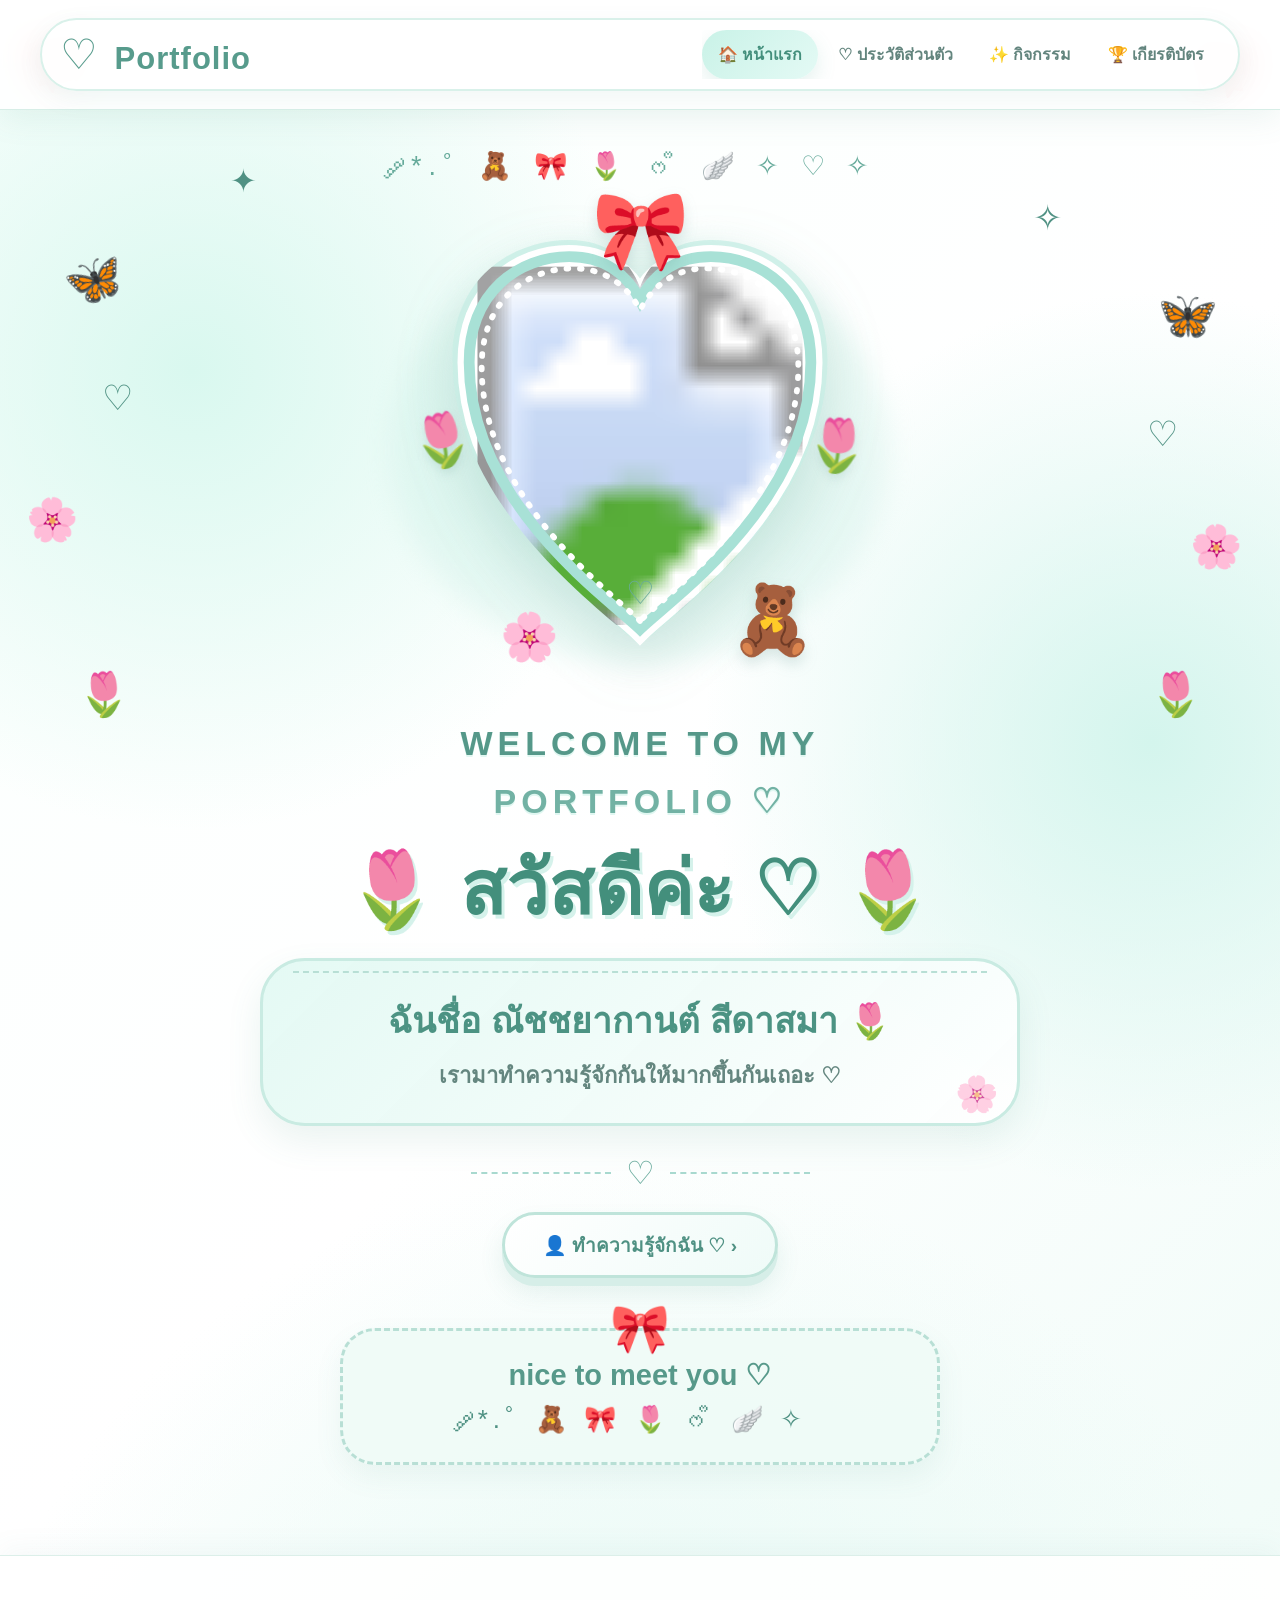
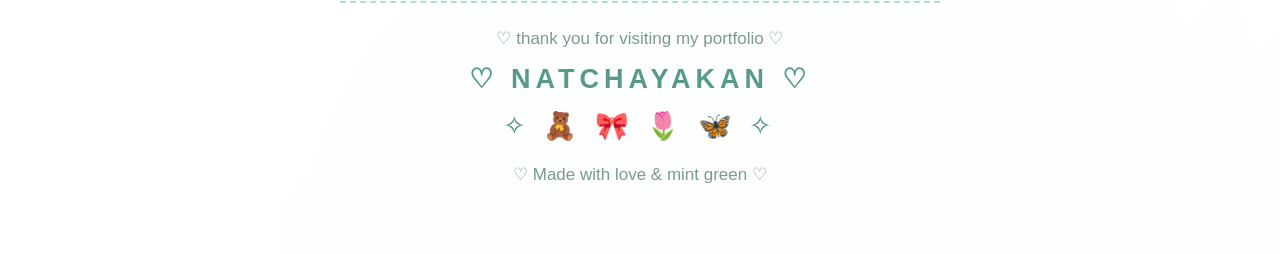
==== commit 165c5407: "Create index.html" ====
--- a/index.html
+++ b/index.html
@@ -3,1201 +3,1324 @@
 
 <head>
 
-    <meta charset="UTF-8">
-
-    <meta name="viewport"
-          content="width=device-width, initial-scale=1.0">
-
-    <title>♡ NATCHAYAKAN | Portfolio ♡</title>
-
-
-    <style>
-
-        /* =====================================================
-           💚 BASIC
-        ===================================================== */
-
-        * {
-            margin: 0;
-            padding: 0;
-            box-sizing: border-box;
-        }
-
-        html {
-            scroll-behavior: smooth;
-        }
-
-        body {
-            font-family:
-                "Segoe UI",
-                Tahoma,
-                Geneva,
-                Verdana,
-                sans-serif;
-
-            color: #47766c;
-
-            min-height: 100vh;
-
-            overflow-x: hidden;
-
-            background:
-                radial-gradient(
-                    circle at 10% 20%,
-                    #d9f8ef 0%,
-                    transparent 28%
-                ),
-
-                radial-gradient(
-                    circle at 90% 65%,
-                    #e3f9f3 0%,
-                    transparent 30%
-                ),
-
-                linear-gradient(
-                    135deg,
-                    #f9fffd,
-                    #ffffff 45%,
-                    #effbf7
-                );
-        }
-
-
-        /* =====================================================
-           🎀 HEADER
-        ===================================================== */
-
-        header {
-            position: sticky;
-
-            top: 0;
-
-            z-index: 999;
-
-            width: 100%;
-
-            padding: 18px 24px;
-
-            background:
-                rgba(255,255,255,0.92);
-
-            backdrop-filter: blur(18px);
-
-            border-bottom:
-                1px solid #dcefe9;
-
-            box-shadow:
-                0 5px 25px
-                rgba(78,145,130,0.08);
-        }
-
-
-        .navbar {
-
-            max-width: 1250px;
-
-            margin: auto;
-
-            display: flex;
-
-            align-items: center;
-
-            justify-content: space-between;
-
-            gap: 20px;
-        }
-
-
-        /* =====================================================
-           ♡ LOGO
-        ===================================================== */
-
-        .logo {
-
-            text-decoration: none;
-
-            color: #519987;
-
-            font-size: 32px;
-
-            font-weight: 800;
-
-            letter-spacing: 1px;
-
-            white-space: nowrap;
-        }
-
-
-        .logo-heart {
-
-            font-size: 40px;
-
-            font-weight: 400;
-
-            margin-right: 5px;
-        }
-
-
-        /* =====================================================
-           🌷 NAVIGATION
-        ===================================================== */
-
-        nav {
-
-            display: flex;
-
-            align-items: center;
-
-            justify-content: center;
-
-            gap: 5px;
-
-            overflow-x: auto;
-
-            scrollbar-width: none;
-        }
-
-
-        nav::-webkit-scrollbar {
-            display: none;
-        }
-
-
-        nav a {
-
-            display: inline-flex;
-
-            align-items: center;
-
-            justify-content: center;
-
-            text-decoration: none;
-
-            color: #607b75;
-
-            font-size: 17px;
-
-            font-weight: 700;
-
-            padding: 12px 19px;
-
-            border-radius: 35px;
-
-            transition: 0.3s ease;
-
-            white-space: nowrap;
-        }
-
-
-        nav a:hover {
-
-            background: #e2f7f0;
-
-            color: #438a78;
-
-            transform:
-                translateY(-2px);
-        }
-
-
-        nav a.active {
-
-            background: #c9efe4;
-
-            color: #438f7c;
-
-            box-shadow:
-                0 7px 18px
-                rgba(90,170,150,0.14);
-        }
-
-
-        /* =====================================================
-           🌿 MAIN
-        ===================================================== */
-
-        main {
-
-            position: relative;
-
-            min-height: calc(100vh - 90px);
-
-            padding:
-                45px 20px 80px;
-
-            overflow: hidden;
-        }
-
-
-        .container {
-
-            position: relative;
-
-            z-index: 5;
-
-            width: min(1100px, 100%);
-
-            margin: auto;
-
-            text-align: center;
-        }
-
-
-        /* =====================================================
-           ✨ TOP DECORATION
-        ===================================================== */
-
-        .top-decoration {
-
-            font-size: 29px;
-
-            letter-spacing: 7px;
-
-            margin-bottom: 20px;
-
-            animation:
-                floating 4s ease-in-out infinite;
-        }
-
-
-        @keyframes floating {
-
-            0%,100% {
-                transform:
-                    translateY(0);
-            }
-
-            50% {
-                transform:
-                    translateY(-7px);
-            }
-        }
-
-
-        /* =====================================================
-           💗 PROFILE SECTION
-        ===================================================== */
-
-        .profile-section {
-
-            position: relative;
-
-            width: 430px;
-
-            max-width: 95vw;
-
-            margin:
-                0 auto 15px;
-
-            display: flex;
-
-            justify-content: center;
-
-            align-items: center;
-        }
-
-
-        /* แสงด้านหลังรูป */
-
-        .profile-glow {
-
-            position: absolute;
-
-            width: 370px;
-
-            height: 370px;
-
-            border-radius: 50%;
-
-            background:
-                radial-gradient(
-                    circle,
-                    #d4f4eb,
-                    rgba(212,244,235,0)
-                );
-
-            filter: blur(5px);
-
-            z-index: 0;
-        }
-
-
-        /* =====================================================
-           💚 HEART FRAME
-        ===================================================== */
-
-        .heart-wrapper {
-
-            position: relative;
-
-            width: 360px;
-
-            max-width: 90vw;
-
-            z-index: 2;
-
-            animation:
-                heartFloat 5s ease-in-out infinite;
-        }
-
-
-        @keyframes heartFloat {
-
-            0%,100% {
-                transform:
-                    translateY(0);
-            }
-
-            50% {
-                transform:
-                    translateY(-5px);
-            }
-        }
-
-
-        .heart-svg {
-
-            display: block;
-
-            width: 100%;
-
-            height: auto;
-
-            overflow: visible;
-
-            filter:
-                drop-shadow(
-                    0 15px 25px
-                    rgba(75,145,130,0.16)
-                );
-        }
-
-
-        /* =====================================================
-           🎀 BOW
-        ===================================================== */
-
-        .bow-top {
-
-            position: absolute;
-
-            top: -7px;
-
-            left: 50%;
-
-            transform:
-                translateX(-50%);
-
-            z-index: 10;
-
-            font-size: 66px;
-
-            filter:
-                drop-shadow(
-                    0 5px 7px
-                    rgba(70,140,125,0.18)
-                );
-        }
-
-
-        /* =====================================================
-           🌷 FLOWERS
-        ===================================================== */
-
-        .flower {
-
-            position: absolute;
-
-            z-index: 12;
-
-            font-size: 43px;
-
-            filter:
-                drop-shadow(
-                    0 4px 4px
-                    rgba(80,140,125,0.13)
-                );
-        }
-
-
-        .flower-left {
-
-            left: 30px;
-
-            top: 42%;
-
-            transform:
-                rotate(-12deg);
-        }
-
-
-        .flower-right {
-
-            right: 30px;
-
-            top: 43%;
-
-            transform:
-                rotate(12deg);
-        }
-
-
-        .flower-bottom {
-
-            left: 22%;
-
-            bottom: 9%;
-        }
-
-
-        /* =====================================================
-           🧸 TEDDY
-        ===================================================== */
-
-        .teddy {
-
-            position: absolute;
-
-            right: 17%;
-
-            bottom: 8%;
-
-            z-index: 15;
-
-            font-size: 57px;
-
-            filter:
-                drop-shadow(
-                    0 6px 6px
-                    rgba(80,130,120,0.14)
-                );
-        }
-
-
-        /* =====================================================
-           🦋 DECORATION
-        ===================================================== */
-
-        .side-decoration {
-
-            position: absolute;
-
-            z-index: 1;
-
-            pointer-events: none;
-
-            user-select: none;
-        }
-
-
-        .bow-left {
-
-            left: 2%;
-
-            top: 170px;
-
-            font-size: 65px;
-
-            transform:
-                rotate(-10deg);
-        }
-
-
-        .bow-right {
-
-            right: 2%;
-
-            top: 58%;
-
-            font-size: 60px;
-
-            transform:
-                rotate(10deg);
-        }
-
-
-        .butterfly-left {
-
-            left: 9%;
-
-            top: 48%;
-
-            font-size: 40px;
-
-            transform:
-                rotate(-15deg);
-        }
-
-
-        .butterfly-right {
-
-            right: 9%;
-
-            top: 31%;
-
-            font-size: 42px;
-
-            transform:
-                rotate(12deg);
-        }
-
-
-        .tulip-left {
-
-            left: 5%;
-
-            top: 67%;
-
-            font-size: 42px;
-        }
-
-
-        .tulip-right {
-
-            right: 6%;
-
-            top: 65%;
-
-            font-size: 42px;
-        }
-
-
-        .sparkle-one {
-
-            left: 22%;
-
-            top: 30%;
-
-            font-size: 28px;
-        }
-
-
-        .sparkle-two {
-
-            right: 21%;
-
-            top: 47%;
-
-            font-size: 30px;
-        }
-
-
-        .sparkle-three {
-
-            left: 17%;
-
-            bottom: 15%;
-
-            font-size: 24px;
-        }
-
-
-        /* =====================================================
-           💚 WELCOME
-        ===================================================== */
-
-        .welcome {
-
-            position: relative;
-
-            z-index: 20;
-
-            margin-top: 0;
-        }
-
-
-        .welcome-en {
-
-            color: #579b8c;
-
-            font-size:
-                clamp(21px, 3vw, 31px);
-
-            font-weight: 800;
-
-            letter-spacing: 5px;
-
-            line-height: 1.65;
-
-            margin-top: 5px;
-        }
-
-
-        .welcome-en span {
-
-            color: #78b7aa;
-        }
-
-
-        /* =====================================================
-           🌷 HELLO
-        ===================================================== */
-
-        .hello {
-
-            margin-top: 13px;
-
-            color: #438f7c;
-
-            font-size:
-                clamp(43px, 7vw, 68px);
-
-            font-weight: 900;
-
-            line-height: 1.2;
-
-            text-shadow:
-                2px 3px 0 #d7f2eb;
-        }
-
-
-        /* =====================================================
-           📝 INTRODUCTION CARD
-        ===================================================== */
-
-        .intro-card {
-
-            width:
-                min(720px, 94%);
-
-            margin:
-                22px auto 0;
-
-            padding:
-                22px 30px 25px;
-
-            background:
-                rgba(255,255,255,0.86);
-
-            border:
-                2px solid #ccebe2;
-
-            border-radius: 35px;
-
-            box-shadow:
-                0 15px 35px
-                rgba(79,145,130,0.10);
-
-            position: relative;
-
-            overflow: hidden;
-        }
-
-
-        .intro-card::before {
-
-            content: "";
-
-            position: absolute;
-
-            left: 0;
-
-            right: 0;
-
-            top: 0;
-
-            height: 7px;
-
-            background:
-                linear-gradient(
-                    90deg,
-                    #c7eee4,
-                    #ffffff,
-                    #c7eee4
-                );
-        }
-
-
-        .intro-name {
-
-            color: #4a917f;
-
-            font-size:
-                clamp(23px, 4vw, 34px);
-
-            font-weight: 800;
-
-            line-height: 1.6;
-        }
-
-
-        .intro-text {
-
-            margin-top: 4px;
-
-            color: #64827b;
-
-            font-size:
-                clamp(17px, 2.5vw, 22px);
-
-            line-height: 1.8;
-
-            font-weight: 600;
-        }
-
-
-        /* =====================================================
-           ✨ DIVIDER
-        ===================================================== */
-
-        .divider {
-
-            display: flex;
-
-            align-items: center;
-
-            justify-content: center;
-
-            gap: 12px;
-
-            margin:
-                24px auto 20px;
-        }
-
-
-        .divider-line {
-
-            width: 105px;
-
-            border-top:
-                2px dashed #a9dcd1;
-        }
-
-
-        .divider-heart {
-
-            color: #70b4a4;
-
-            font-size: 27px;
-        }
-
-
-        /* =====================================================
-           🏠 BUTTON
-        ===================================================== */
-
-        .profile-button {
-
-            display: inline-flex;
-
-            align-items: center;
-
-            justify-content: center;
-
-            gap: 10px;
-
-            text-decoration: none;
-
-            color: white;
-
-            background:
-                linear-gradient(
-                    135deg,
-                    #7ac9b7,
-                    #5eb19e
-                );
-
-            padding:
-                15px 35px;
-
-            border-radius: 50px;
-
-            font-size: 19px;
-
-            font-weight: 800;
-
-            box-shadow:
-                0 10px 22px
-                rgba(77,160,140,0.20);
-
-            transition:
-                0.3s ease;
-        }
-
-
-        .profile-button:hover {
-
-            transform:
-                translateY(-4px);
-
-            box-shadow:
-                0 15px 28px
-                rgba(77,160,140,0.28);
-        }
-
-
-        /* =====================================================
-           🫧 NICE TO MEET YOU
-        ===================================================== */
-
-        .nice-card {
-
-            width:
-                min(560px, 92%);
-
-            margin:
-                35px auto 0;
-
-            padding:
-                22px 25px;
-
-            background:
-                rgba(239,251,247,0.88);
-
-            border:
-                2px dashed #b8e2d8;
-
-            border-radius: 30px;
-
-            box-shadow:
-                0 10px 25px
-                rgba(77,145,130,0.08);
-        }
-
-
-        .nice-title {
-
-            color: #57998a;
-
-            font-size: 27px;
-
-            font-weight: 800;
-
-            margin-bottom: 10px;
-        }
-
-
-        .nice-decoration {
-
-            font-size: 25px;
-
-            letter-spacing: 5px;
-        }
-
-
-        /* =====================================================
-           💚 FOOTER
-        ===================================================== */
-
-        footer {
-
-            position: relative;
-
-            z-index: 20;
-
-            text-align: center;
-
-            padding:
-                45px 20px;
-
-            background:
-                rgba(255,255,255,0.90);
-
-            border-top:
-                1px solid #dfeeea;
-        }
-
-
-        footer p {
-
-            color: #81958f;
-
-            font-size: 18px;
-
-            margin-bottom: 15px;
-        }
-
-
-        footer h3 {
-
-            color: #579a89;
-
-            font-size: 25px;
-
-            letter-spacing: 4px;
-        }
-
-
-        .footer-decoration {
-
-            margin-top: 15px;
-
-            font-size: 25px;
-
-            letter-spacing: 4px;
-        }
-
-
-        /* =====================================================
-           📱 TABLET
-        ===================================================== */
-
-        @media (max-width: 850px) {
-
-            header {
-
-                padding:
-                    14px 10px;
-            }
-
-
-            .navbar {
-
-                flex-direction: column;
-
-                gap: 8px;
-            }
-
-
-            .logo {
-
-                font-size: 27px;
-            }
-
-
-            nav {
-
-                width: 100%;
-
-                justify-content:
-                    flex-start;
-
-                padding-bottom: 4px;
-            }
-
-
-            nav a {
-
-                font-size: 15px;
-
-                padding:
-                    10px 14px;
-            }
-
-
-            main {
-
-                padding-top: 30px;
-            }
-
-
-            .top-decoration {
-
-                font-size: 22px;
-
-                letter-spacing: 4px;
-            }
-
-
-            .profile-section {
-
-                margin-bottom: 5px;
-            }
-
-
-            .side-decoration {
-
-                opacity: 0.6;
-            }
-
-
-            .bow-left {
-
-                left: -10px;
-            }
-
-
-            .bow-right {
-
-                right: -10px;
-            }
-
-        }
-
-
-        /* =====================================================
-           📱 MOBILE
-        ===================================================== */
-
-        @media (max-width: 500px) {
-
-            .top-decoration {
-
-                font-size: 17px;
-
-                letter-spacing: 2px;
-
-                margin-bottom: 10px;
-            }
-
-
-            .profile-section {
-
-                width: 340px;
-            }
-
-
-            .heart-wrapper {
-
-                width: 310px;
-            }
-
-
-            .bow-top {
-
-                font-size: 48px;
-
-                top: -4px;
-            }
-
-
-            .flower {
-
-                font-size: 33px;
-            }
-
-
-            .flower-left {
-
-                left: 5px;
-            }
-
-
-            .flower-right {
-
-                right: 5px;
-            }
-
-
-            .teddy {
-
-                font-size: 43px;
-
-                right: 11%;
-
-                bottom: 8%;
-            }
-
-
-            .welcome-en {
-
-                font-size: 18px;
-
-                letter-spacing: 3px;
-            }
-
-
-            .hello {
-
-                font-size: 45px;
-            }
-
-
-            .intro-card {
-
-                padding:
-                    18px 18px 21px;
-
-                border-radius: 28px;
-            }
-
-
-            .intro-name {
-
-                font-size: 23px;
-            }
-
-
-            .intro-text {
-
-                font-size: 17px;
-            }
-
-
-            .divider-line {
-
-                width: 65px;
-            }
-
-
-            .profile-button {
-
-                font-size: 17px;
-
-                padding:
-                    13px 28px;
-            }
-
-
-            .nice-card {
-
-                padding:
-                    18px 15px;
-            }
-
-
-            .nice-title {
-
-                font-size: 22px;
-            }
-
-
-            .nice-decoration {
-
-                font-size: 20px;
-
-                letter-spacing: 3px;
-            }
-
-
-            .side-decoration {
-
-                opacity: 0.45;
-            }
-
-
-            .bow-left {
-
-                top: 250px;
-
-                font-size: 42px;
-            }
-
-
-            .butterfly-left {
-
-                left: 3%;
-
-                font-size: 28px;
-            }
-
-
-            .butterfly-right {
-
-                right: 3%;
-
-                font-size: 30px;
-            }
-
-
-            .tulip-left {
-
-                left: 2%;
-
-                font-size: 30px;
-            }
-
-
-            .tulip-right {
-
-                right: 2%;
-
-                font-size: 30px;
-            }
-
-        }
-
-    </style>
+<meta charset="UTF-8">
+
+<meta name="viewport"
+      content="width=device-width, initial-scale=1.0">
+
+<title>♡ NATCHAYAKAN | Portfolio ♡</title>
+
+
+<style>
+
+/* =========================================================
+   🌿 BASIC
+========================================================= */
+
+*{
+    margin:0;
+    padding:0;
+    box-sizing:border-box;
+}
+
+html{
+    scroll-behavior:smooth;
+}
+
+body{
+
+    font-family:
+        "Segoe UI",
+        Tahoma,
+        Geneva,
+        Verdana,
+        sans-serif;
+
+    color:#4f9183;
+
+    min-height:100vh;
+
+    overflow-x:hidden;
+
+    background:
+
+        radial-gradient(
+            circle at 15% 20%,
+            #d9f8ef 0%,
+            transparent 25%
+        ),
+
+        radial-gradient(
+            circle at 90% 40%,
+            #d4f5ed 0%,
+            transparent 28%
+        ),
+
+        radial-gradient(
+            circle at 50% 100%,
+            #e7faf5 0%,
+            transparent 35%
+        ),
+
+        linear-gradient(
+            135deg,
+            #fafffd,
+            #ffffff,
+            #eefbf7
+        );
+}
+
+
+/* =========================================================
+   ✨ FLOATING DECORATIONS
+========================================================= */
+
+.decor{
+    position:absolute;
+    pointer-events:none;
+    user-select:none;
+    z-index:1;
+}
+
+.decor.bow1{
+    left:2%;
+    top:30px;
+    font-size:55px;
+    transform:rotate(-12deg);
+}
+
+.decor.bow2{
+    right:2%;
+    top:35px;
+    font-size:55px;
+    transform:rotate(12deg);
+}
+
+.decor.butterfly1{
+    left:5%;
+    top:28%;
+    font-size:48px;
+    transform:rotate(-12deg);
+}
+
+.decor.butterfly2{
+    right:5%;
+    top:32%;
+    font-size:48px;
+    transform:rotate(12deg);
+}
+
+.decor.flower1{
+    left:2%;
+    top:55%;
+    font-size:42px;
+}
+
+.decor.flower2{
+    right:3%;
+    top:58%;
+    font-size:42px;
+}
+
+.decor.sparkle1{
+    left:18%;
+    top:18%;
+    font-size:32px;
+}
+
+.decor.sparkle2{
+    right:17%;
+    top:22%;
+    font-size:35px;
+}
+
+.decor.heart1{
+    left:8%;
+    top:42%;
+    font-size:35px;
+}
+
+.decor.heart2{
+    right:8%;
+    top:46%;
+    font-size:35px;
+}
+
+.decor.tulip1{
+    left:6%;
+    bottom:20%;
+    font-size:43px;
+}
+
+.decor.tulip2{
+    right:6%;
+    bottom:20%;
+    font-size:43px;
+}
+
+
+/* =========================================================
+   🎀 HEADER
+========================================================= */
+
+header{
+
+    position:sticky;
+
+    top:0;
+
+    z-index:999;
+
+    padding:18px 25px;
+
+    background:
+        rgba(255,255,255,0.92);
+
+    backdrop-filter:blur(18px);
+
+    border-bottom:
+        1px solid #d7eee7;
+
+    box-shadow:
+        0 8px 30px
+        rgba(78,145,130,0.10);
+}
+
+
+.navbar{
+
+    width:min(1200px,100%);
+
+    margin:auto;
+
+    min-height:70px;
+
+    display:flex;
+
+    align-items:center;
+
+    justify-content:space-between;
+
+    gap:20px;
+
+    padding:10px 18px;
+
+    border:2px solid #d9f1ea;
+
+    border-radius:40px;
+
+    background:
+        rgba(255,255,255,0.88);
+
+    box-shadow:
+        0 8px 25px
+        rgba(77,150,135,0.08);
+}
+
+
+/* =========================================================
+   ♡ LOGO
+========================================================= */
+
+.logo{
+
+    text-decoration:none;
+
+    color:#579b8c;
+
+    font-size:31px;
+
+    font-weight:800;
+
+    white-space:nowrap;
+
+    letter-spacing:1px;
+}
+
+.logo-heart{
+
+    font-size:42px;
+
+    margin-right:6px;
+
+    font-weight:400;
+}
+
+
+/* =========================================================
+   🌷 NAVIGATION
+========================================================= */
+
+nav{
+
+    display:flex;
+
+    align-items:center;
+
+    justify-content:center;
+
+    gap:4px;
+
+    overflow-x:auto;
+
+    scrollbar-width:none;
+}
+
+nav::-webkit-scrollbar{
+    display:none;
+}
+
+nav a{
+
+    display:flex;
+
+    align-items:center;
+
+    justify-content:center;
+
+    min-width:115px;
+
+    padding:12px 16px;
+
+    border-radius:35px;
+
+    text-decoration:none;
+
+    color:#63857e;
+
+    font-size:16px;
+
+    font-weight:700;
+
+    text-align:center;
+
+    transition:0.3s ease;
+
+    white-space:nowrap;
+}
+
+nav a:hover{
+
+    background:#e1f7f0;
+
+    color:#438f7c;
+
+    transform:translateY(-2px);
+}
+
+nav a.active{
+
+    background:
+        linear-gradient(
+            135deg,
+            #c9f2e7,
+            #e4faf5
+        );
+
+    color:#438f7c;
+
+    box-shadow:
+        0 8px 20px
+        rgba(83,166,145,0.15);
+}
+
+
+/* =========================================================
+   🌿 MAIN
+========================================================= */
+
+main{
+
+    position:relative;
+
+    min-height:calc(100vh - 100px);
+
+    padding:
+        35px 20px 90px;
+
+    overflow:hidden;
+}
+
+
+.container{
+
+    position:relative;
+
+    z-index:5;
+
+    width:min(1050px,100%);
+
+    margin:auto;
+
+    text-align:center;
+}
+
+
+/* =========================================================
+   🎀 TOP DECORATION
+========================================================= */
+
+.top-decoration{
+
+    color:#65aa9a;
+
+    font-size:27px;
+
+    letter-spacing:7px;
+
+    margin:5px 0 18px;
+
+    animation:
+        floating 4s ease-in-out infinite;
+}
+
+@keyframes floating{
+
+    0%,100%{
+        transform:translateY(0);
+    }
+
+    50%{
+        transform:translateY(-6px);
+    }
+}
+
+
+/* =========================================================
+   💚 PHOTO AREA
+========================================================= */
+
+.profile-section{
+
+    position:relative;
+
+    width:560px;
+
+    max-width:95vw;
+
+    margin:
+        0 auto 15px;
+
+    display:flex;
+
+    justify-content:center;
+
+    align-items:center;
+}
+
+
+/* แสงด้านหลัง */
+
+.profile-glow{
+
+    position:absolute;
+
+    width:500px;
+
+    height:430px;
+
+    max-width:90vw;
+
+    border-radius:50%;
+
+    background:
+        radial-gradient(
+            ellipse,
+            #c8eee4,
+            rgba(200,238,228,0)
+        );
+
+    filter:blur(12px);
+
+    z-index:0;
+}
+
+
+/* =========================================================
+   💗 HEART FRAME
+========================================================= */
+
+.heart-wrapper{
+
+    position:relative;
+
+    width:500px;
+
+    max-width:90vw;
+
+    z-index:5;
+
+    animation:
+        heartFloat 5s ease-in-out infinite;
+}
+
+@keyframes heartFloat{
+
+    0%,100%{
+        transform:translateY(0);
+    }
+
+    50%{
+        transform:translateY(-7px);
+    }
+}
+
+
+/* หัวใจพื้นหลังใหญ่ */
+
+.heart-bg{
+
+    position:absolute;
+
+    width:100%;
+
+    height:100%;
+
+    top:0;
+
+    left:0;
+
+    z-index:0;
+}
+
+
+/* =========================================================
+   🎀 HEART SVG
+========================================================= */
+
+.heart-svg{
+
+    display:block;
+
+    width:100%;
+
+    height:auto;
+
+    overflow:visible;
+
+    filter:
+        drop-shadow(
+            0 20px 28px
+            rgba(70,145,130,0.18)
+        );
+}
+
+
+/* =========================================================
+   🎀 BOW TOP
+========================================================= */
+
+.bow-top{
+
+    position:absolute;
+
+    left:50%;
+
+    top:-15px;
+
+    transform:
+        translateX(-50%);
+
+    z-index:20;
+
+    font-size:78px;
+
+    filter:
+        drop-shadow(
+            0 6px 7px
+            rgba(70,130,120,0.18)
+        );
+}
+
+
+/* =========================================================
+   🌷 FLOWERS AROUND PHOTO
+========================================================= */
+
+.photo-flower{
+
+    position:absolute;
+
+    z-index:25;
+
+    font-size:52px;
+
+    filter:
+        drop-shadow(
+            0 5px 5px
+            rgba(70,130,120,0.14)
+        );
+}
+
+.photo-flower.left{
+
+    left:4%;
+
+    top:42%;
+
+    transform:rotate(-8deg);
+}
+
+.photo-flower.right{
+
+    right:4%;
+
+    top:43%;
+
+    transform:rotate(8deg);
+}
+
+
+/* =========================================================
+   🧸 TEDDY
+========================================================= */
+
+.teddy{
+
+    position:absolute;
+
+    right:15%;
+
+    bottom:8%;
+
+    z-index:30;
+
+    font-size:68px;
+
+    filter:
+        drop-shadow(
+            0 7px 7px
+            rgba(70,130,120,0.18)
+        );
+}
+
+
+/* =========================================================
+   🌸 SMALL FLOWER
+========================================================= */
+
+.small-flower{
+
+    position:absolute;
+
+    left:22%;
+
+    bottom:7%;
+
+    z-index:30;
+
+    font-size:47px;
+}
+
+
+/* =========================================================
+   💚 WELCOME
+========================================================= */
+
+.welcome{
+
+    position:relative;
+
+    z-index:20;
+
+    margin-top:5px;
+}
+
+
+.welcome-en{
+
+    color:#559889;
+
+    font-size:
+        clamp(23px,4vw,34px);
+
+    font-weight:800;
+
+    letter-spacing:5px;
+
+    line-height:1.7;
+
+    text-shadow:
+        0 2px 0 #e0f7f1;
+}
+
+.welcome-en span{
+
+    color:#72b2a4;
+}
+
+
+/* =========================================================
+   🌷 HELLO
+========================================================= */
+
+.hello{
+
+    margin-top:12px;
+
+    color:#438f7c;
+
+    font-size:
+        clamp(45px,8vw,75px);
+
+    font-weight:900;
+
+    line-height:1.25;
+
+    text-shadow:
+        3px 4px 0 #d5f2eb;
+}
+
+
+/* =========================================================
+   📝 INTRO CARD
+========================================================= */
+
+.intro-card{
+
+    position:relative;
+
+    width:min(760px,94%);
+
+    margin:
+        22px auto 0;
+
+    padding:
+        26px 30px 28px;
+
+    background:
+        linear-gradient(
+            135deg,
+            rgba(226,249,243,0.94),
+            rgba(255,255,255,0.96)
+        );
+
+    border:
+        3px solid #c9ebe2;
+
+    border-radius:45px;
+
+    box-shadow:
+        0 15px 35px
+        rgba(72,145,130,0.11);
+
+    overflow:hidden;
+}
+
+
+/* เส้นตกแต่งบนการ์ด */
+
+.intro-card::before{
+
+    content:"";
+
+    position:absolute;
+
+    left:30px;
+
+    right:30px;
+
+    top:10px;
+
+    height:3px;
+
+    border-top:
+        2px dashed #b8dfd5;
+}
+
+
+/* ดอกไม้ด้านข้าง */
+
+.intro-card::after{
+
+    content:"🌸";
+
+    position:absolute;
+
+    right:18px;
+
+    bottom:8px;
+
+    font-size:35px;
+
+    opacity:0.7;
+}
+
+
+.intro-name{
+
+    color:#4c9383;
+
+    font-size:
+        clamp(23px,4vw,35px);
+
+    font-weight:800;
+
+    line-height:1.7;
+
+    margin-top:4px;
+}
+
+
+.intro-text{
+
+    margin-top:5px;
+
+    color:#64867f;
+
+    font-size:
+        clamp(17px,2.5vw,22px);
+
+    line-height:1.8;
+
+    font-weight:600;
+}
+
+
+/* =========================================================
+   ✨ DECORATIVE LINE
+========================================================= */
+
+.divider{
+
+    display:flex;
+
+    align-items:center;
+
+    justify-content:center;
+
+    gap:15px;
+
+    margin:
+        28px auto 20px;
+}
+
+
+.divider-line{
+
+    width:140px;
+
+    max-width:25vw;
+
+    border-top:
+        2px dashed #a8d9cf;
+}
+
+
+.divider-heart{
+
+    font-size:32px;
+
+    color:#68aa9c;
+}
+
+
+/* =========================================================
+   👤 BUTTON
+========================================================= */
+
+.profile-button{
+
+    display:inline-flex;
+
+    align-items:center;
+
+    justify-content:center;
+
+    gap:9px;
+
+    text-decoration:none;
+
+    color:#4f9183;
+
+    background:
+        linear-gradient(
+            135deg,
+            #ffffff,
+            #effbf8
+        );
+
+    border:
+        3px solid #bfe4da;
+
+    padding:
+        15px 38px;
+
+    border-radius:50px;
+
+    font-size:19px;
+
+    font-weight:800;
+
+    box-shadow:
+        0 8px 0 #d6eee8,
+        0 14px 25px
+        rgba(77,145,130,0.12);
+
+    transition:0.3s ease;
+}
+
+.profile-button:hover{
+
+    transform:
+        translateY(-5px);
+
+    box-shadow:
+        0 11px 0 #d6eee8,
+        0 18px 30px
+        rgba(77,145,130,0.18);
+}
+
+
+/* =========================================================
+   🫧 NICE CARD
+========================================================= */
+
+.nice-card{
+
+    position:relative;
+
+    width:min(600px,92%);
+
+    margin:
+        50px auto 0;
+
+    padding:
+        27px 25px;
+
+    background:
+        rgba(239,251,247,0.92);
+
+    border:
+        3px dashed #b8dfd5;
+
+    border-radius:35px;
+
+    box-shadow:
+        0 12px 28px
+        rgba(75,145,130,0.08);
+}
+
+
+/* โบว์บนการ์ด */
+
+.nice-card::before{
+
+    content:"🎀";
+
+    position:absolute;
+
+    top:-30px;
+
+    left:50%;
+
+    transform:
+        translateX(-50%);
+
+    font-size:48px;
+}
+
+
+.nice-title{
+
+    color:#57998a;
+
+    font-size:29px;
+
+    font-weight:800;
+
+    margin-bottom:12px;
+}
+
+
+.nice-decoration{
+
+    font-size:26px;
+
+    letter-spacing:5px;
+}
+
+
+/* =========================================================
+   💚 FOOTER
+========================================================= */
+
+footer{
+
+    position:relative;
+
+    z-index:20;
+
+    text-align:center;
+
+    padding:
+        45px 20px 55px;
+
+    background:
+        rgba(255,255,255,0.90);
+
+    border-top:
+        1px solid #dcefe9;
+
+    box-shadow:
+        0 -8px 25px
+        rgba(78,145,130,0.05);
+}
+
+
+.footer-line{
+
+    width:min(600px,80%);
+
+    margin:
+        0 auto 25px;
+
+    border-top:
+        2px dashed #acdcd2;
+}
+
+
+footer p{
+
+    color:#7b9992;
+
+    font-size:17px;
+
+    margin-bottom:14px;
+}
+
+
+footer h3{
+
+    color:#579a89;
+
+    font-size:27px;
+
+    letter-spacing:5px;
+}
+
+
+.footer-decoration{
+
+    margin-top:15px;
+
+    font-size:27px;
+
+    letter-spacing:5px;
+}
+
+
+/* =========================================================
+   📱 TABLET
+========================================================= */
+
+@media(max-width:850px){
+
+    header{
+        padding:12px 8px;
+    }
+
+    .navbar{
+
+        flex-direction:column;
+
+        gap:5px;
+
+        border-radius:30px;
+
+        padding:10px 8px;
+    }
+
+    .logo{
+        font-size:28px;
+    }
+
+    .logo-heart{
+        font-size:37px;
+    }
+
+    nav{
+
+        width:100%;
+
+        justify-content:
+            flex-start;
+    }
+
+    nav a{
+
+        min-width:100px;
+
+        font-size:15px;
+
+        padding:
+            10px 13px;
+    }
+
+    main{
+        padding-top:25px;
+    }
+
+    .top-decoration{
+        font-size:21px;
+        letter-spacing:4px;
+    }
+
+    .heart-wrapper{
+        width:470px;
+    }
+
+    .bow-top{
+        font-size:68px;
+    }
+
+    .photo-flower{
+        font-size:45px;
+    }
+
+    .teddy{
+        font-size:58px;
+    }
+
+    .decor{
+        opacity:0.7;
+    }
+}
+
+
+/* =========================================================
+   📱 MOBILE
+========================================================= */
+
+@media(max-width:500px){
+
+    body{
+        background:
+            radial-gradient(
+                circle at 10% 20%,
+                #dcf8f0,
+                transparent 30%
+            ),
+            linear-gradient(
+                135deg,
+                #ffffff,
+                #effbf8
+            );
+    }
+
+    header{
+        padding:8px 6px;
+    }
+
+    .navbar{
+
+        min-height:auto;
+
+        border-radius:28px;
+
+        padding:
+            9px 5px;
+    }
+
+    .logo{
+        font-size:25px;
+    }
+
+    .logo-heart{
+        font-size:34px;
+    }
+
+    nav a{
+
+        min-width:auto;
+
+        padding:
+            9px 11px;
+
+        font-size:14px;
+    }
+
+    main{
+
+        padding:
+            22px 10px 70px;
+    }
+
+    .top-decoration{
+
+        font-size:16px;
+
+        letter-spacing:2px;
+
+        margin-bottom:12px;
+    }
+
+    .profile-section{
+
+        width:350px;
+
+        max-width:100%;
+    }
+
+    .profile-glow{
+
+        width:330px;
+
+        height:330px;
+    }
+
+    .heart-wrapper{
+
+        width:340px;
+
+        max-width:100%;
+    }
+
+    .bow-top{
+
+        font-size:52px;
+
+        top:-8px;
+    }
+
+    .photo-flower{
+
+        font-size:34px;
+    }
+
+    .photo-flower.left{
+        left:1%;
+    }
+
+    .photo-flower.right{
+        right:1%;
+    }
+
+    .teddy{
+
+        font-size:45px;
+
+        right:10%;
+
+        bottom:8%;
+    }
+
+    .small-flower{
+
+        font-size:32px;
+    }
+
+    .welcome-en{
+
+        font-size:18px;
+
+        letter-spacing:3px;
+
+        line-height:1.7;
+    }
+
+    .hello{
+
+        font-size:47px;
+
+        margin-top:10px;
+    }
+
+    .intro-card{
+
+        padding:
+            22px 17px 24px;
+
+        border-radius:32px;
+    }
+
+    .intro-name{
+        font-size:23px;
+    }
+
+    .intro-text{
+        font-size:17px;
+    }
+
+    .divider{
+        margin-top:24px;
+    }
+
+    .divider-line{
+        width:65px;
+    }
+
+    .profile-button{
+
+        font-size:17px;
+
+        padding:
+            13px 28px;
+    }
+
+    .nice-card{
+
+        margin-top:45px;
+
+        padding:
+            24px 15px;
+    }
+
+    .nice-title{
+        font-size:22px;
+    }
+
+    .nice-decoration{
+        font-size:21px;
+        letter-spacing:3px;
+    }
+
+    .decor.bow1,
+    .decor.bow2{
+        font-size:38px;
+        top:5px;
+    }
+
+    .decor.butterfly1,
+    .decor.butterfly2{
+        font-size:28px;
+    }
+
+    .decor.flower1,
+    .decor.flower2{
+        font-size:30px;
+    }
+
+    .decor.sparkle1,
+    .decor.sparkle2{
+        font-size:22px;
+    }
+
+    .decor.heart1,
+    .decor.heart2{
+        font-size:25px;
+    }
+
+    .decor.tulip1,
+    .decor.tulip2{
+        font-size:30px;
+    }
+
+    footer{
+        padding:
+            35px 15px 45px;
+    }
+
+    footer h3{
+        font-size:22px;
+    }
+
+    .footer-decoration{
+        font-size:21px;
+    }
+}
+
+</style>
 
 </head>
 
@@ -1205,447 +1328,531 @@
 <body>
 
 
-    <!-- =====================================================
-         💚 HEADER
-    ====================================================== -->
-
-    <header>
-
-        <div class="navbar">
-
-
-            <a href="index.html"
-               class="logo">
-
-                <span class="logo-heart">
-                    ♡
-                </span>
-
-                Portfolio
-
-            </a>
-
-
-            <nav>
-
-                <!-- 🏠 หน้าแรก -->
-
-                <a href="index.html"
-                   class="active">
-
-                    🏠 หน้าแรก
-
-                </a>
-
-
-                <!-- ♡ ประวัติส่วนตัว -->
-
-                <a href="profile.html">
-
-                    ♡ ประวัติส่วนตัว
-
-                </a>
-
-
-                <!-- ✨ กิจกรรม -->
-
-                <a href="activities.html">
-
-                    ✨ กิจกรรม
-
-                </a>
-
-
-                <!-- 🏆 เกียรติบัตร -->
-
-                <a href="certificates.html">
-
-                    🏆 เกียรติบัตร
-
-                </a>
-
-            </nav>
-
-        </div>
-
-    </header>
-
-
-
-    <!-- =====================================================
-         🌷 MAIN
-    ====================================================== -->
-
-    <main>
-
-
-        <!-- ของตกแต่งด้านข้าง -->
-
-        <div class="side-decoration bow-left">
-            🎀
-        </div>
-
-
-        <div class="side-decoration bow-right">
-            🎀
-        </div>
-
-
-        <div class="side-decoration butterfly-left">
-            🦋
-        </div>
-
-
-        <div class="side-decoration butterfly-right">
-            🦋
-        </div>
-
-
-        <div class="side-decoration tulip-left">
-            🌷
-        </div>
-
-
-        <div class="side-decoration tulip-right">
-            🌷
-        </div>
-
-
-        <div class="side-decoration sparkle-one">
-            ✦
-        </div>
-
-
-        <div class="side-decoration sparkle-two">
-            ✧
-        </div>
-
-
-        <div class="side-decoration sparkle-three">
-            ✧
-        </div>
-
-
-
-        <div class="container">
-
-
-            <!-- =================================================
-                 ✨ TOP
-            ================================================== -->
-
-            <div class="top-decoration">
-
-                ༘*.ﾟ 🧸 🎀 🌷 ᰔᩚִִֶֶָ. ..𓂃 ࣪ ִֶָ🪽 ࿐
-
-            </div>
-
-
-
-            <!-- =================================================
-                 💗 PROFILE PHOTO
-            ================================================== -->
-
-            <section class="profile-section">
-
-
-                <div class="profile-glow"></div>
-
-
-                <div class="heart-wrapper">
-
-
-                    <!-- โบว์ด้านบน -->
-
-                    <div class="bow-top">
-                        🎀
-                    </div>
-
-
-                    <!-- ดอกไม้ -->
-
-                    <div class="flower flower-left">
-                        🌷
-                    </div>
-
-
-                    <div class="flower flower-right">
-                        🌷
-                    </div>
-
-
-                    <div class="flower flower-bottom">
-                        🌸
-                    </div>
-
-
-                    <!-- หมี -->
-
-                    <div class="teddy">
-                        🧸
-                    </div>
-
-
-
-                    <!-- =================================================
-                         💚 HEART SVG FRAME
-                    ================================================== -->
-
-                    <svg
-                        class="heart-svg"
-                        viewBox="0 0 500 500"
-                        xmlns="http://www.w3.org/2000/svg">
-
-
-                        <defs>
-
-                            <clipPath
-                                id="heartClip">
-
-                                <path
-                                    d="
-                                    M250 455
-                                    C220 425 65 315 65 170
-                                    C65 85 125 45 185 45
-                                    C220 45 245 62 250 88
-                                    C255 62 280 45 315 45
-                                    C375 45 435 85 435 170
-                                    C435 315 280 425 250 455
-                                    Z
-                                    "
-                                />
-
-                            </clipPath>
-
-                        </defs>
-
-
-                        <!-- พื้นหัวใจ -->
-
-                        <path
-                            d="
-                            M250 455
-                            C220 425 65 315 65 170
-                            C65 85 125 45 185 45
-                            C220 45 245 62 250 88
-                            C255 62 280 45 315 45
-                            C375 45 435 85 435 170
-                            C435 315 280 425 250 455
-                            Z
-                            "
-                            fill="white"
-                            stroke="#a9e3d7"
-                            stroke-width="14"
-                        />
-
-
-                        <!-- =================================================
-                             🖼️ รูปโปรไฟล์ของณัชชยากานต์
-                        ================================================== -->
-
-                        <image
-                            href="https://raw.githubusercontent.com/s34761-debug/images/main/IMG_20260617_162035_718.jpg"
-                            x="70"
-                            y="55"
-                            width="360"
-                            height="390"
-                            preserveAspectRatio="xMidYMid slice"
-                            clip-path="url(#heartClip)"
-                        />
-
-
-                        <!-- เส้นขอบด้านใน -->
-
-                        <path
-                            d="
-                            M250 455
-                            C220 425 65 315 65 170
-                            C65 85 125 45 185 45
-                            C220 45 245 62 250 88
-                            C255 62 280 45 315 45
-                            C375 45 435 85 435 170
-                            C435 315 280 425 250 455
-                            Z
-                            "
-                            fill="none"
-                            stroke="#d5f3ec"
-                            stroke-width="5"
-                        />
-
-
-                        <!-- หัวใจเล็ก -->
-
-                        <text
-                            x="250"
-                            y="430"
-                            text-anchor="middle"
-                            font-size="32"
-                            fill="#72b7a7">
-
-                            ♡
-
-                        </text>
-
-                    </svg>
-
-                </div>
-
-            </section>
-
-
-
-            <!-- =================================================
-                 💚 WELCOME
-            ================================================== -->
-
-            <section class="welcome">
-
-
-                <div class="welcome-en">
-
-                    WELCOME TO MY<br>
-
-                    <span>
-                        PORTFOLIO ♡
-                    </span>
-
-                </div>
-
-
-
-                <div class="hello">
-
-                    🌷สวัสดีค่ะ ♡
-
-                </div>
-
-
-
-                <!-- =================================================
-                     📝 INTRO
-                ================================================== -->
-
-                <div class="intro-card">
-
-
-                    <div class="intro-name">
-
-                        ฉันชื่อ ณัชชยากานต์ สีดาสมา 🌷
-
-                    </div>
-
-
-                    <div class="intro-text">
-
-                        เรามาทำความรู้จักกันให้มากขึ้นกันเถอะ ♡
-
-                    </div>
-
-
-                </div>
-
-
-
-                <!-- =================================================
-                     ✨ DIVIDER
-                ================================================== -->
-
-                <div class="divider">
-
-                    <div class="divider-line"></div>
-
-                    <div class="divider-heart">
-                        ♡
-                    </div>
-
-                    <div class="divider-line"></div>
-
-                </div>
-
-
-
-                <!-- =================================================
-                     👤 PROFILE BUTTON
-                ================================================== -->
-
-                <a
-                    href="profile.html"
-                    class="profile-button">
-
-                    👤 ทำความรู้จักฉัน ♡
-
-                </a>
-
-
-
-                <!-- =================================================
-                     🫧 NICE TO MEET YOU
-                ================================================== -->
-
-                <div class="nice-card">
-
-
-                    <div class="nice-title">
-
-                        nice to meet you ♡
-
-                    </div>
-
-
-                    <div class="nice-decoration">
-
-                        ༘*.ﾟ 🧸 🎀 🌷 ᰔᩚ 🪽
-
-                    </div>
-
-                </div>
-
-
-            </section>
-
-
-        </div>
-
-    </main>
-
-
-
-    <!-- =====================================================
-         💚 FOOTER
-    ====================================================== -->
-
-    <footer>
-
-
-        <p>
-
-            ♡ thank you for visiting my portfolio ♡
-
-        </p>
-
-
-        <h3>
-
-            NATCHAYAKAN
-
-        </h3>
-
-
-        <div class="footer-decoration">
-
-            ✧ 🧸 🎀 🌷 🪽 ✧
-
-        </div>
-
-
-        <p style="margin-top:25px;">
-
-            ♡ Made with love & mint green ♡
-
-        </p>
-
-
-    </footer>
+<!-- =========================================================
+     🎀 FLOATING DECORATIONS
+========================================================= -->
+
+<div class="decor bow1">🎀</div>
+<div class="decor bow2">🎀</div>
+
+<div class="decor butterfly1">🦋</div>
+<div class="decor butterfly2">🦋</div>
+
+<div class="decor flower1">🌸</div>
+<div class="decor flower2">🌸</div>
+
+<div class="decor sparkle1">✦</div>
+<div class="decor sparkle2">✧</div>
+
+<div class="decor heart1">♡</div>
+<div class="decor heart2">♡</div>
+
+<div class="decor tulip1">🌷</div>
+<div class="decor tulip2">🌷</div>
+
+
+
+<!-- =========================================================
+     💚 HEADER
+========================================================= -->
+
+<header>
+
+<div class="navbar">
+
+
+<a href="index.html"
+   class="logo">
+
+    <span class="logo-heart">♡</span>
+
+    Portfolio
+
+</a>
+
+
+
+<nav>
+
+
+<a href="index.html"
+   class="active">
+
+    🏠 หน้าแรก
+
+</a>
+
+
+<a href="profile.html">
+
+    ♡ ประวัติส่วนตัว
+
+</a>
+
+
+<a href="activities.html">
+
+    ✨ กิจกรรม
+
+</a>
+
+
+<a href="certificates.html">
+
+    🏆 เกียรติบัตร
+
+</a>
+
+
+</nav>
+
+</div>
+
+</header>
+
+
+
+<!-- =========================================================
+     🌷 MAIN
+========================================================= -->
+
+<main>
+
+
+<div class="container">
+
+
+<!-- =======================================================
+     ✨ TOP
+======================================================= -->
+
+<div class="top-decoration">
+
+    ༘*.ﾟ 🧸 🎀 🌷 ᰔᩚ 🪽 ✧ ♡ ✧
+
+</div>
+
+
+
+<!-- =======================================================
+     💗 PROFILE PHOTO
+======================================================= -->
+
+<section class="profile-section">
+
+
+<div class="profile-glow"></div>
+
+
+<div class="heart-wrapper">
+
+
+<!-- 🎀 โบว์ -->
+
+<div class="bow-top">
+    🎀
+</div>
+
+
+<!-- 🌷 ดอกไม้ -->
+
+<div class="photo-flower left">
+    🌷
+</div>
+
+
+<div class="photo-flower right">
+    🌷
+</div>
+
+
+<div class="small-flower">
+    🌸
+</div>
+
+
+<!-- 🧸 หมี -->
+
+<div class="teddy">
+    🧸
+</div>
+
+
+
+<!-- =====================================================
+     💚 HEART SVG
+===================================================== -->
+
+<svg
+    class="heart-svg"
+    viewBox="0 0 600 600"
+    xmlns="http://www.w3.org/2000/svg">
+
+
+<defs>
+
+
+<!-- รูปหัวใจ -->
+
+<clipPath id="heartClip">
+
+<path
+d="
+M300 535
+C260 495 75 370 75 190
+C75 95 145 48 215 48
+C260 48 288 72 300 105
+C312 72 340 48 385 48
+C455 48 525 95 525 190
+C525 370 340 495 300 535
+Z
+"
+/>
+
+</clipPath>
+
+
+<!-- เงา -->
+
+<filter id="shadow">
+
+<feDropShadow
+dx="0"
+dy="12"
+stdDeviation="12"
+flood-opacity="0.18"/>
+
+</filter>
+
+</defs>
+
+
+
+<!-- =================================================
+     💚 หัวใจด้านหลัง
+================================================= -->
+
+<path
+
+d="
+M300 535
+C260 495 75 370 75 190
+C75 95 145 48 215 48
+C260 48 288 72 300 105
+C312 72 340 48 385 48
+C455 48 525 95 525 190
+C525 370 340 495 300 535
+Z
+"
+
+fill="#c9eee5"
+
+opacity="0.8"
+
+/>
+
+
+
+<!-- =================================================
+     🤍 ขอบสีขาว
+================================================= -->
+
+<path
+
+d="
+M300 515
+C265 480 95 365 95 195
+C95 110 155 68 215 68
+C258 68 285 90 300 120
+C315 90 342 68 385 68
+C445 68 505 110 505 195
+C505 365 335 480 300 515
+Z
+"
+
+fill="white"
+
+stroke="white"
+
+stroke-width="28"
+
+/>
+
+
+
+<!-- =================================================
+     🖼️ รูปโปรไฟล์
+================================================= -->
+
+<image
+
+href="https://raw.githubusercontent.com/s34761-debug/images/main/IMG_20260617_162035_718.jpg"
+
+x="105"
+
+y="80"
+
+width="390"
+
+height="430"
+
+preserveAspectRatio="xMidYMid slice"
+
+clip-path="url(#heartClip)"
+
+/>
+
+
+
+<!-- =================================================
+     💎 ขอบมิ้นต์
+================================================= -->
+
+<path
+
+d="
+M300 515
+C265 480 95 365 95 195
+C95 110 155 68 215 68
+C258 68 285 90 300 120
+C315 90 342 68 385 68
+C445 68 505 110 505 195
+C505 365 335 480 300 515
+Z
+"
+
+fill="none"
+
+stroke="#a8e1d6"
+
+stroke-width="13"
+
+/>
+
+
+
+<!-- =================================================
+     🤍 ขอบไข่มุก
+================================================= -->
+
+<path
+
+d="
+M300 505
+C270 475 110 360 110 200
+C110 120 165 82 220 82
+C260 82 286 105 300 132
+C314 105 340 82 380 82
+C435 82 490 120 490 200
+C490 360 330 475 300 505
+Z
+"
+
+fill="none"
+
+stroke="#ffffff"
+
+stroke-width="7"
+
+stroke-dasharray="2 14"
+
+stroke-linecap="round"
+
+/>
+
+
+
+<!-- =================================================
+     ♡ หัวใจเล็ก
+================================================= -->
+
+<text
+
+x="300"
+
+y="485"
+
+text-anchor="middle"
+
+font-size="38"
+
+fill="#69aa9b">
+
+♡
+
+
+</text>
+
+
+</svg>
+
+
+</div>
+
+</section>
+
+
+
+<!-- =======================================================
+     💚 WELCOME
+======================================================= -->
+
+<section class="welcome">
+
+
+<div class="welcome-en">
+
+WELCOME TO MY
+
+<br>
+
+<span>
+PORTFOLIO ♡
+</span>
+
+</div>
+
+
+
+<div class="hello">
+
+🌷 สวัสดีค่ะ ♡ 🌷
+
+</div>
+
+
+
+<!-- =====================================================
+     📝 INTRO
+===================================================== -->
+
+<div class="intro-card">
+
+
+<div class="intro-name">
+
+ฉันชื่อ ณัชชยากานต์ สีดาสมา 🌷
+
+</div>
+
+
+<div class="intro-text">
+
+เรามาทำความรู้จักกันให้มากขึ้นกันเถอะ ♡
+
+</div>
+
+
+</div>
+
+
+
+<!-- =====================================================
+     ✨ DIVIDER
+===================================================== -->
+
+<div class="divider">
+
+<div class="divider-line"></div>
+
+<div class="divider-heart">
+    ♡
+</div>
+
+<div class="divider-line"></div>
+
+</div>
+
+
+
+<!-- =====================================================
+     👤 BUTTON
+===================================================== -->
+
+<a
+
+href="profile.html"
+
+class="profile-button">
+
+👤 ทำความรู้จักฉัน ♡ ›
+
+</a>
+
+
+
+<!-- =====================================================
+     🫧 NICE TO MEET YOU
+===================================================== -->
+
+<div class="nice-card">
+
+
+<div class="nice-title">
+
+nice to meet you ♡
+
+</div>
+
+
+<div class="nice-decoration">
+
+༘*.ﾟ 🧸 🎀 🌷 ᰔᩚ 🪽 ✧
+
+</div>
+
+
+</div>
+
+
+</section>
+
+
+</div>
+
+</main>
+
+
+
+<!-- =========================================================
+     💚 FOOTER
+========================================================= -->
+
+<footer>
+
+
+<div class="footer-line"></div>
+
+
+<p>
+
+♡ thank you for visiting my portfolio ♡
+
+</p>
+
+
+<h3>
+
+♡ NATCHAYAKAN ♡
+
+</h3>
+
+
+<div class="footer-decoration">
+
+✧ 🧸 🎀 🌷 🦋 ✧
+
+</div>
+
+
+<p style="margin-top:22px;">
+
+♡ Made with love & mint green ♡
+
+</p>
+
+
+</footer>
 
 
 </body>
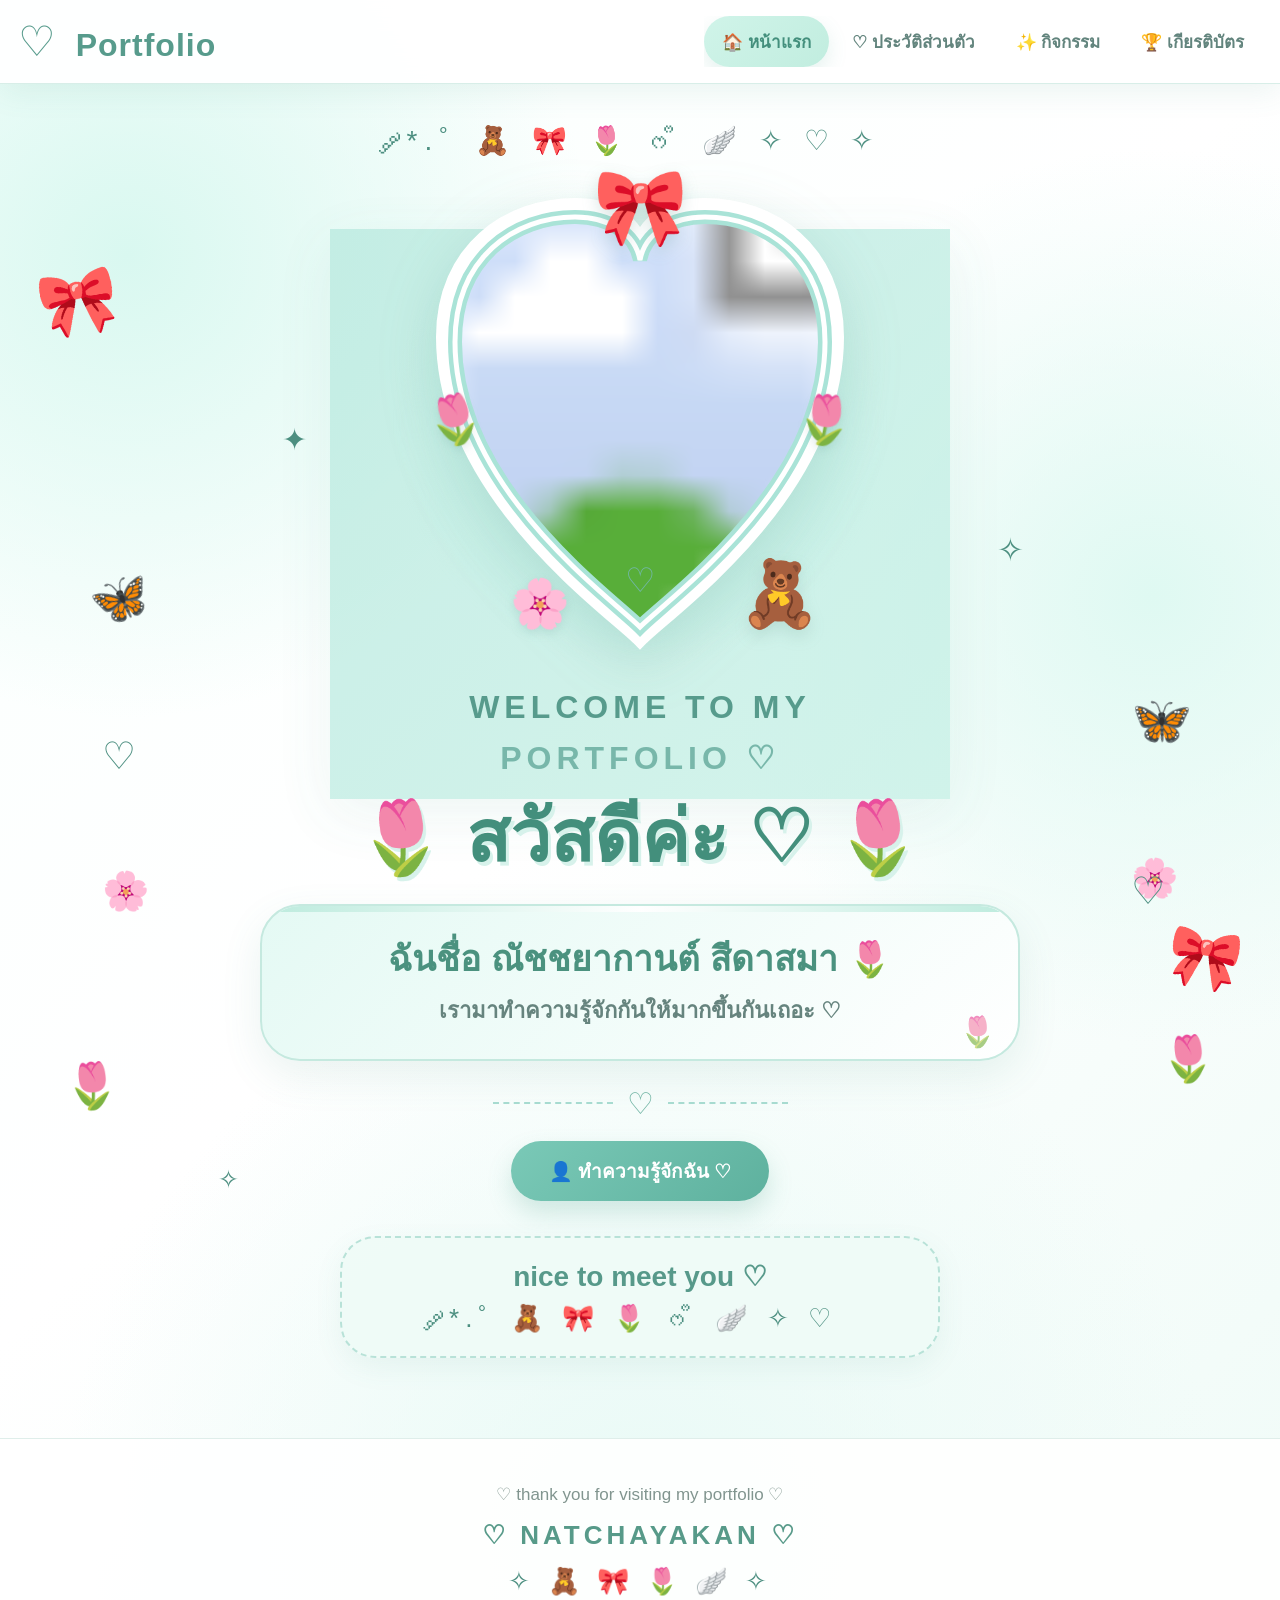
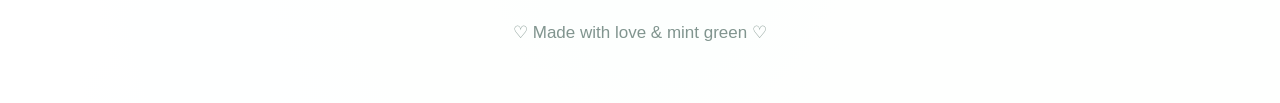
==== commit 310014ce: "Create index.html" ====
--- a/index.html
+++ b/index.html
@@ -13,9 +13,9 @@
 
 <style>
 
-/* =========================================================
+/* =====================================================
    🌿 BASIC
-========================================================= */
+===================================================== */
 
 *{
     margin:0;
@@ -36,7 +36,7 @@
         Verdana,
         sans-serif;
 
-    color:#4f9183;
+    color:#4c8f80;
 
     min-height:100vh;
 
@@ -45,123 +45,36 @@
     background:
 
         radial-gradient(
-            circle at 15% 20%,
-            #d9f8ef 0%,
+            circle at 10% 15%,
+            #d9f8f0 0%,
             transparent 25%
         ),
 
         radial-gradient(
-            circle at 90% 40%,
-            #d4f5ed 0%,
+            circle at 90% 35%,
+            #dff9f2 0%,
             transparent 28%
         ),
 
         radial-gradient(
-            circle at 50% 100%,
-            #e7faf5 0%,
+            circle at 50% 90%,
+            #e9faf6 0%,
             transparent 35%
         ),
 
         linear-gradient(
             135deg,
-            #fafffd,
-            #ffffff,
-            #eefbf7
+            #f9fffd,
+            #ffffff 45%,
+            #effbf7
         );
-}
-
-
-/* =========================================================
-   ✨ FLOATING DECORATIONS
-========================================================= */
-
-.decor{
-    position:absolute;
-    pointer-events:none;
-    user-select:none;
-    z-index:1;
-}
-
-.decor.bow1{
-    left:2%;
-    top:30px;
-    font-size:55px;
-    transform:rotate(-12deg);
-}
-
-.decor.bow2{
-    right:2%;
-    top:35px;
-    font-size:55px;
-    transform:rotate(12deg);
-}
-
-.decor.butterfly1{
-    left:5%;
-    top:28%;
-    font-size:48px;
-    transform:rotate(-12deg);
-}
-
-.decor.butterfly2{
-    right:5%;
-    top:32%;
-    font-size:48px;
-    transform:rotate(12deg);
-}
-
-.decor.flower1{
-    left:2%;
-    top:55%;
-    font-size:42px;
-}
-
-.decor.flower2{
-    right:3%;
-    top:58%;
-    font-size:42px;
-}
-
-.decor.sparkle1{
-    left:18%;
-    top:18%;
-    font-size:32px;
-}
-
-.decor.sparkle2{
-    right:17%;
-    top:22%;
-    font-size:35px;
-}
-
-.decor.heart1{
-    left:8%;
-    top:42%;
-    font-size:35px;
-}
-
-.decor.heart2{
-    right:8%;
-    top:46%;
-    font-size:35px;
-}
-
-.decor.tulip1{
-    left:6%;
-    bottom:20%;
-    font-size:43px;
-}
-
-.decor.tulip2{
-    right:6%;
-    bottom:20%;
-    font-size:43px;
-}
-
-
-/* =========================================================
+
+}
+
+
+/* =====================================================
    🎀 HEADER
-========================================================= */
+===================================================== */
 
 header{
 
@@ -169,32 +82,34 @@
 
     top:0;
 
-    z-index:999;
-
-    padding:18px 25px;
+    z-index:9999;
+
+    width:100%;
+
+    padding:16px 18px;
 
     background:
-        rgba(255,255,255,0.92);
-
-    backdrop-filter:blur(18px);
+        rgba(255,255,255,0.93);
+
+    backdrop-filter:
+        blur(18px);
 
     border-bottom:
-        1px solid #d7eee7;
+        1px solid #d8eee8;
 
     box-shadow:
         0 8px 30px
-        rgba(78,145,130,0.10);
+        rgba(70,145,130,0.10);
+
 }
 
 
 .navbar{
 
-    width:min(1200px,100%);
+    max-width:1250px;
 
     margin:auto;
 
-    min-height:70px;
-
     display:flex;
 
     align-items:center;
@@ -203,24 +118,12 @@
 
     gap:20px;
 
-    padding:10px 18px;
-
-    border:2px solid #d9f1ea;
-
-    border-radius:40px;
-
-    background:
-        rgba(255,255,255,0.88);
-
-    box-shadow:
-        0 8px 25px
-        rgba(77,150,135,0.08);
-}
-
-
-/* =========================================================
+}
+
+
+/* =====================================================
    ♡ LOGO
-========================================================= */
+===================================================== */
 
 .logo{
 
@@ -228,28 +131,31 @@
 
     color:#579b8c;
 
-    font-size:31px;
+    font-size:32px;
 
     font-weight:800;
 
+    letter-spacing:1px;
+
     white-space:nowrap;
 
-    letter-spacing:1px;
-}
+}
+
 
 .logo-heart{
 
     font-size:42px;
 
+    font-weight:400;
+
     margin-right:6px;
 
-    font-weight:400;
-}
-
-
-/* =========================================================
-   🌷 NAVIGATION
-========================================================= */
+}
+
+
+/* =====================================================
+   🌷 NAV
+===================================================== */
 
 nav{
 
@@ -259,86 +165,93 @@
 
     justify-content:center;
 
-    gap:4px;
+    gap:5px;
 
     overflow-x:auto;
 
     scrollbar-width:none;
+
 }
 
 nav::-webkit-scrollbar{
     display:none;
 }
 
+
 nav a{
 
-    display:flex;
+    display:inline-flex;
 
     align-items:center;
 
     justify-content:center;
 
-    min-width:115px;
-
-    padding:12px 16px;
+    text-decoration:none;
+
+    color:#62847d;
+
+    font-size:17px;
+
+    font-weight:700;
+
+    padding:12px 18px;
 
     border-radius:35px;
 
-    text-decoration:none;
-
-    color:#63857e;
-
-    font-size:16px;
-
-    font-weight:700;
-
-    text-align:center;
-
-    transition:0.3s ease;
-
     white-space:nowrap;
-}
+
+    transition:
+        all .3s ease;
+
+}
+
 
 nav a:hover{
 
-    background:#e1f7f0;
-
-    color:#438f7c;
-
-    transform:translateY(-2px);
-}
+    background:#e2f7f0;
+
+    color:#438b79;
+
+    transform:
+        translateY(-2px);
+
+}
+
 
 nav a.active{
 
     background:
         linear-gradient(
             135deg,
-            #c9f2e7,
-            #e4faf5
+            #d0f4e9,
+            #c1eddf
         );
 
     color:#438f7c;
 
     box-shadow:
         0 8px 20px
-        rgba(83,166,145,0.15);
-}
-
-
-/* =========================================================
+        rgba(80,170,150,.15);
+
+}
+
+
+/* =====================================================
    🌿 MAIN
-========================================================= */
+===================================================== */
 
 main{
 
     position:relative;
 
-    min-height:calc(100vh - 100px);
+    min-height:
+        calc(100vh - 90px);
 
     padding:
-        35px 20px 90px;
+        40px 18px 80px;
 
     overflow:hidden;
+
 }
 
 
@@ -348,31 +261,33 @@
 
     z-index:5;
 
-    width:min(1050px,100%);
+    width:
+        min(1100px,100%);
 
     margin:auto;
 
     text-align:center;
-}
-
-
-/* =========================================================
-   🎀 TOP DECORATION
-========================================================= */
+
+}
+
+
+/* =====================================================
+   ✨ DECORATION
+===================================================== */
 
 .top-decoration{
 
-    color:#65aa9a;
-
-    font-size:27px;
+    font-size:28px;
 
     letter-spacing:7px;
 
-    margin:5px 0 18px;
+    margin-bottom:15px;
 
     animation:
         floating 4s ease-in-out infinite;
-}
+
+}
+
 
 @keyframes floating{
 
@@ -381,467 +296,679 @@
     }
 
     50%{
-        transform:translateY(-6px);
-    }
-}
-
-
-/* =========================================================
-   💚 PHOTO AREA
-========================================================= */
-
-.profile-section{
-
-    position:relative;
-
-    width:560px;
-
-    max-width:95vw;
-
-    margin:
-        0 auto 15px;
-
-    display:flex;
-
-    justify-content:center;
-
-    align-items:center;
-}
-
-
-/* แสงด้านหลัง */
-
-.profile-glow{
+        transform:translateY(-7px);
+    }
+
+}
+
+
+/* =====================================================
+   💚 BACKGROUND HEART
+===================================================== */
+
+.background-heart{
 
     position:absolute;
 
-    width:500px;
-
-    height:430px;
-
-    max-width:90vw;
-
-    border-radius:50%;
-
-    background:
-        radial-gradient(
-            ellipse,
-            #c8eee4,
-            rgba(200,238,228,0)
-        );
-
-    filter:blur(12px);
-
-    z-index:0;
-}
-
-
-/* =========================================================
-   💗 HEART FRAME
-========================================================= */
-
-.heart-wrapper{
-
-    position:relative;
-
-    width:500px;
-
-    max-width:90vw;
-
-    z-index:5;
-
-    animation:
-        heartFloat 5s ease-in-out infinite;
-}
-
-@keyframes heartFloat{
-
-    0%,100%{
-        transform:translateY(0);
-    }
-
-    50%{
-        transform:translateY(-7px);
-    }
-}
-
-
-/* หัวใจพื้นหลังใหญ่ */
-
-.heart-bg{
-
-    position:absolute;
-
-    width:100%;
-
-    height:100%;
-
-    top:0;
-
-    left:0;
-
-    z-index:0;
-}
-
-
-/* =========================================================
-   🎀 HEART SVG
-========================================================= */
-
-.heart-svg{
-
-    display:block;
-
-    width:100%;
-
-    height:auto;
-
-    overflow:visible;
-
-    filter:
-        drop-shadow(
-            0 20px 28px
-            rgba(70,145,130,0.18)
-        );
-}
-
-
-/* =========================================================
-   🎀 BOW TOP
-========================================================= */
-
-.bow-top{
-
-    position:absolute;
+    width:620px;
+
+    height:570px;
 
     left:50%;
 
-    top:-15px;
+    top:145px;
 
     transform:
         translateX(-50%);
 
-    z-index:20;
-
-    font-size:78px;
-
-    filter:
-        drop-shadow(
-            0 6px 7px
-            rgba(70,130,120,0.18)
-        );
-}
-
-
-/* =========================================================
-   🌷 FLOWERS AROUND PHOTO
-========================================================= */
-
-.photo-flower{
-
-    position:absolute;
-
-    z-index:25;
-
-    font-size:52px;
-
-    filter:
-        drop-shadow(
-            0 5px 5px
-            rgba(70,130,120,0.14)
-        );
-}
-
-.photo-flower.left{
-
-    left:4%;
-
-    top:42%;
-
-    transform:rotate(-8deg);
-}
-
-.photo-flower.right{
-
-    right:4%;
-
-    top:43%;
-
-    transform:rotate(8deg);
-}
-
-
-/* =========================================================
-   🧸 TEDDY
-========================================================= */
-
-.teddy{
-
-    position:absolute;
-
-    right:15%;
-
-    bottom:8%;
-
-    z-index:30;
-
-    font-size:68px;
-
-    filter:
-        drop-shadow(
-            0 7px 7px
-            rgba(70,130,120,0.18)
-        );
-}
-
-
-/* =========================================================
-   🌸 SMALL FLOWER
-========================================================= */
-
-.small-flower{
-
-    position:absolute;
-
-    left:22%;
-
-    bottom:7%;
-
-    z-index:30;
-
-    font-size:47px;
-}
-
-
-/* =========================================================
-   💚 WELCOME
-========================================================= */
-
-.welcome{
-
-    position:relative;
-
-    z-index:20;
-
-    margin-top:5px;
-}
-
-
-.welcome-en{
-
-    color:#559889;
-
-    font-size:
-        clamp(23px,4vw,34px);
-
-    font-weight:800;
-
-    letter-spacing:5px;
-
-    line-height:1.7;
-
-    text-shadow:
-        0 2px 0 #e0f7f1;
-}
-
-.welcome-en span{
-
-    color:#72b2a4;
-}
-
-
-/* =========================================================
-   🌷 HELLO
-========================================================= */
-
-.hello{
-
-    margin-top:12px;
-
-    color:#438f7c;
-
-    font-size:
-        clamp(45px,8vw,75px);
-
-    font-weight:900;
-
-    line-height:1.25;
-
-    text-shadow:
-        3px 4px 0 #d5f2eb;
-}
-
-
-/* =========================================================
-   📝 INTRO CARD
-========================================================= */
-
-.intro-card{
-
-    position:relative;
-
-    width:min(760px,94%);
-
-    margin:
-        22px auto 0;
-
-    padding:
-        26px 30px 28px;
+    z-index:0;
+
+    opacity:.78;
 
     background:
         linear-gradient(
             135deg,
-            rgba(226,249,243,0.94),
-            rgba(255,255,255,0.96)
+            #b9eadf,
+            #c8f1e7
         );
 
-    border:
-        3px solid #c9ebe2;
-
-    border-radius:45px;
-
-    box-shadow:
-        0 15px 35px
-        rgba(72,145,130,0.11);
-
-    overflow:hidden;
-}
-
-
-/* เส้นตกแต่งบนการ์ด */
-
-.intro-card::before{
-
-    content:"";
+    clip-path:
+        path(
+        "M310 535
+         C275 500 35 355 35 175
+         C35 70 115 25 190 25
+         C250 25 292 58 310 105
+         C328 58 370 25 430 25
+         C505 25 585 70 585 175
+         C585 355 345 500 310 535Z"
+        );
+
+    filter:
+        drop-shadow(
+            0 15px 30px
+            rgba(78,160,140,.12)
+        );
+
+}
+
+
+/* =====================================================
+   💗 PROFILE
+===================================================== */
+
+.profile-section{
+
+    position:relative;
+
+    width:560px;
+
+    max-width:95vw;
+
+    margin:
+        0 auto 15px;
+
+    display:flex;
+
+    justify-content:center;
+
+    align-items:center;
+
+    z-index:5;
+
+}
+
+
+.profile-glow{
 
     position:absolute;
 
-    left:30px;
-
-    right:30px;
-
-    top:10px;
-
-    height:3px;
-
-    border-top:
-        2px dashed #b8dfd5;
-}
-
-
-/* ดอกไม้ด้านข้าง */
-
-.intro-card::after{
-
-    content:"🌸";
+    width:450px;
+
+    height:450px;
+
+    border-radius:50%;
+
+    background:
+        radial-gradient(
+            circle,
+            rgba(192,239,228,.9),
+            rgba(192,239,228,0)
+        );
+
+    filter:blur(10px);
+
+    z-index:0;
+
+}
+
+
+/* =====================================================
+   💚 HEART FRAME
+===================================================== */
+
+.heart-wrapper{
+
+    position:relative;
+
+    width:500px;
+
+    max-width:92vw;
+
+    z-index:3;
+
+    animation:
+        heartFloat 5s ease-in-out infinite;
+
+}
+
+
+@keyframes heartFloat{
+
+    0%,100%{
+        transform:translateY(0);
+    }
+
+    50%{
+        transform:translateY(-5px);
+    }
+
+}
+
+
+/* =====================================================
+   ❤️ SVG HEART
+===================================================== */
+
+.heart-svg{
+
+    display:block;
+
+    width:100%;
+
+    height:auto;
+
+    overflow:visible;
+
+    filter:
+        drop-shadow(
+            0 18px 28px
+            rgba(65,145,130,.18)
+        );
+
+}
+
+
+/* =====================================================
+   🎀 TOP BOW
+===================================================== */
+
+.bow-top{
 
     position:absolute;
 
-    right:18px;
-
-    bottom:8px;
-
-    font-size:35px;
-
-    opacity:0.7;
-}
-
-
-.intro-name{
-
-    color:#4c9383;
+    top:-3px;
+
+    left:50%;
+
+    transform:
+        translateX(-50%);
+
+    z-index:20;
+
+    font-size:76px;
+
+    line-height:1;
+
+    filter:
+        drop-shadow(
+            0 6px 8px
+            rgba(70,130,120,.20)
+        );
+
+}
+
+
+/* =====================================================
+   🌷 FLOWERS
+===================================================== */
+
+.flower{
+
+    position:absolute;
+
+    z-index:25;
+
+    font-size:48px;
+
+    filter:
+        drop-shadow(
+            0 4px 5px
+            rgba(70,130,120,.15)
+        );
+
+}
+
+
+.flower-left{
+
+    left:35px;
+
+    top:44%;
+
+    transform:
+        rotate(-10deg);
+
+}
+
+
+.flower-right{
+
+    right:35px;
+
+    top:44%;
+
+    transform:
+        rotate(10deg);
+
+}
+
+
+.flower-bottom{
+
+    left:24%;
+
+    bottom:8%;
+
+}
+
+
+/* =====================================================
+   🧸 TEDDY
+===================================================== */
+
+.teddy{
+
+    position:absolute;
+
+    right:14%;
+
+    bottom:8%;
+
+    z-index:30;
+
+    font-size:65px;
+
+    filter:
+        drop-shadow(
+            0 7px 8px
+            rgba(80,130,120,.16)
+        );
+
+}
+
+
+/* =====================================================
+   🦋 SIDE DECORATION
+===================================================== */
+
+.side-decoration{
+
+    position:absolute;
+
+    z-index:1;
+
+    pointer-events:none;
+
+    user-select:none;
+
+}
+
+
+.bow-left{
+
+    left:3%;
+
+    top:180px;
+
+    font-size:65px;
+
+    transform:rotate(-10deg);
+
+}
+
+
+.bow-right{
+
+    right:3%;
+
+    top:62%;
+
+    font-size:60px;
+
+    transform:rotate(10deg);
+
+}
+
+
+.butterfly-left{
+
+    left:7%;
+
+    top:36%;
+
+    font-size:48px;
+
+    transform:rotate(-12deg);
+
+}
+
+
+.butterfly-right{
+
+    right:7%;
+
+    top:45%;
+
+    font-size:48px;
+
+    transform:rotate(12deg);
+
+}
+
+
+.tulip-left{
+
+    left:5%;
+
+    top:72%;
+
+    font-size:45px;
+
+}
+
+
+.tulip-right{
+
+    right:5%;
+
+    top:70%;
+
+    font-size:45px;
+
+}
+
+
+.flower-side-left{
+
+    left:8%;
+
+    top:58%;
+
+    font-size:38px;
+
+}
+
+
+.flower-side-right{
+
+    right:8%;
+
+    top:57%;
+
+    font-size:38px;
+
+}
+
+
+.sparkle-one{
+
+    left:22%;
+
+    top:25%;
+
+    font-size:30px;
+
+}
+
+
+.sparkle-two{
+
+    right:20%;
+
+    top:33%;
+
+    font-size:32px;
+
+}
+
+
+.sparkle-three{
+
+    left:17%;
+
+    bottom:18%;
+
+    font-size:25px;
+
+}
+
+
+.heart-one{
+
+    left:8%;
+
+    top:48%;
+
+    font-size:38px;
+
+}
+
+
+.heart-two{
+
+    right:9%;
+
+    top:58%;
+
+    font-size:38px;
+
+}
+
+
+/* =====================================================
+   💚 WELCOME
+===================================================== */
+
+.welcome{
+
+    position:relative;
+
+    z-index:50;
+
+    margin-top:-5px;
+
+}
+
+
+.welcome-en{
+
+    color:#579b8c;
 
     font-size:
-        clamp(23px,4vw,35px);
+        clamp(22px,3vw,32px);
 
     font-weight:800;
 
-    line-height:1.7;
-
-    margin-top:4px;
-}
-
-
-.intro-text{
-
-    margin-top:5px;
-
-    color:#64867f;
+    letter-spacing:5px;
+
+    line-height:1.6;
+
+}
+
+
+.welcome-en span{
+
+    color:#78b7aa;
+
+}
+
+
+/* =====================================================
+   🌷 HELLO
+===================================================== */
+
+.hello{
+
+    margin-top:8px;
+
+    color:#438f7c;
 
     font-size:
-        clamp(17px,2.5vw,22px);
-
-    line-height:1.8;
-
-    font-weight:600;
-}
-
-
-/* =========================================================
-   ✨ DECORATIVE LINE
-========================================================= */
-
-.divider{
-
-    display:flex;
-
-    align-items:center;
-
-    justify-content:center;
-
-    gap:15px;
+        clamp(45px,7vw,72px);
+
+    font-weight:900;
+
+    line-height:1.25;
+
+    text-shadow:
+        3px 4px 0 #d7f2eb;
+
+}
+
+
+/* =====================================================
+   📝 INTRO CARD
+===================================================== */
+
+.intro-card{
+
+    width:
+        min(760px,94%);
 
     margin:
-        28px auto 20px;
-}
-
-
-.divider-line{
-
-    width:140px;
-
-    max-width:25vw;
-
-    border-top:
-        2px dashed #a8d9cf;
-}
-
-
-.divider-heart{
-
-    font-size:32px;
-
-    color:#68aa9c;
-}
-
-
-/* =========================================================
-   👤 BUTTON
-========================================================= */
-
-.profile-button{
-
-    display:inline-flex;
-
-    align-items:center;
-
-    justify-content:center;
-
-    gap:9px;
-
-    text-decoration:none;
-
-    color:#4f9183;
+        22px auto 0;
+
+    padding:
+        25px 30px 28px;
 
     background:
         linear-gradient(
             135deg,
+            rgba(226,249,243,.92),
+            rgba(255,255,255,.94)
+        );
+
+    border:
+        2px solid #c5e9df;
+
+    border-radius:40px;
+
+    box-shadow:
+        0 15px 40px
+        rgba(70,145,130,.11);
+
+    position:relative;
+
+    overflow:hidden;
+
+}
+
+
+.intro-card::before{
+
+    content:"";
+
+    position:absolute;
+
+    top:0;
+
+    left:0;
+
+    width:100%;
+
+    height:6px;
+
+    background:
+        linear-gradient(
+            90deg,
+            #bcebdd,
             #ffffff,
-            #effbf8
+            #bcebdd
         );
 
-    border:
-        3px solid #bfe4da;
+}
+
+
+.intro-card::after{
+
+    content:"🌷";
+
+    position:absolute;
+
+    right:22px;
+
+    bottom:10px;
+
+    font-size:30px;
+
+    opacity:.65;
+
+}
+
+
+.intro-name{
+
+    color:#4b927f;
+
+    font-size:
+        clamp(23px,4vw,35px);
+
+    font-weight:800;
+
+    line-height:1.6;
+
+}
+
+
+.intro-text{
+
+    margin-top:4px;
+
+    color:#66847e;
+
+    font-size:
+        clamp(17px,2.5vw,22px);
+
+    line-height:1.8;
+
+    font-weight:600;
+
+}
+
+
+/* =====================================================
+   ✨ DIVIDER
+===================================================== */
+
+.divider{
+
+    display:flex;
+
+    align-items:center;
+
+    justify-content:center;
+
+    gap:14px;
+
+    margin:
+        25px auto 20px;
+
+}
+
+
+.divider-line{
+
+    width:120px;
+
+    border-top:
+        2px dashed #a9dcd1;
+
+}
+
+
+.divider-heart{
+
+    color:#70b4a4;
+
+    font-size:30px;
+
+}
+
+
+/* =====================================================
+   👤 BUTTON
+===================================================== */
+
+.profile-button{
+
+    display:inline-flex;
+
+    align-items:center;
+
+    justify-content:center;
+
+    gap:10px;
+
+    text-decoration:none;
+
+    color:white;
+
+    background:
+        linear-gradient(
+            135deg,
+            #7ac9b7,
+            #5eb19e
+        );
 
     padding:
         15px 38px;
@@ -853,402 +980,364 @@
     font-weight:800;
 
     box-shadow:
-        0 8px 0 #d6eee8,
-        0 14px 25px
-        rgba(77,145,130,0.12);
-
-    transition:0.3s ease;
-}
+        0 12px 25px
+        rgba(77,160,140,.22);
+
+    transition:
+        all .3s ease;
+
+}
+
 
 .profile-button:hover{
 
     transform:
-        translateY(-5px);
+        translateY(-5px)
+        scale(1.02);
 
     box-shadow:
-        0 11px 0 #d6eee8,
-        0 18px 30px
-        rgba(77,145,130,0.18);
-}
-
-
-/* =========================================================
+        0 17px 30px
+        rgba(77,160,140,.28);
+
+}
+
+
+/* =====================================================
    🫧 NICE CARD
-========================================================= */
+===================================================== */
 
 .nice-card{
 
+    width:
+        min(600px,92%);
+
+    margin:
+        35px auto 0;
+
+    padding:
+        22px 25px;
+
+    background:
+        rgba(239,251,247,.9);
+
+    border:
+        2px dashed #b8e2d8;
+
+    border-radius:35px;
+
+    box-shadow:
+        0 10px 28px
+        rgba(77,145,130,.08);
+
+}
+
+
+.nice-title{
+
+    color:#57998a;
+
+    font-size:28px;
+
+    font-weight:800;
+
+    margin-bottom:10px;
+
+}
+
+
+.nice-decoration{
+
+    font-size:26px;
+
+    letter-spacing:6px;
+
+}
+
+
+/* =====================================================
+   💚 FOOTER
+===================================================== */
+
+footer{
+
     position:relative;
 
-    width:min(600px,92%);
-
-    margin:
-        50px auto 0;
+    z-index:50;
+
+    text-align:center;
 
     padding:
-        27px 25px;
+        45px 20px;
 
     background:
-        rgba(239,251,247,0.92);
-
-    border:
-        3px dashed #b8dfd5;
-
-    border-radius:35px;
-
-    box-shadow:
-        0 12px 28px
-        rgba(75,145,130,0.08);
-}
-
-
-/* โบว์บนการ์ด */
-
-.nice-card::before{
-
-    content:"🎀";
-
-    position:absolute;
-
-    top:-30px;
-
-    left:50%;
-
-    transform:
-        translateX(-50%);
-
-    font-size:48px;
-}
-
-
-.nice-title{
-
-    color:#57998a;
-
-    font-size:29px;
-
-    font-weight:800;
-
-    margin-bottom:12px;
-}
-
-
-.nice-decoration{
+        rgba(255,255,255,.92);
+
+    border-top:
+        1px solid #dfeeea;
+
+}
+
+
+footer p{
+
+    color:#81958f;
+
+    font-size:17px;
+
+    margin-bottom:15px;
+
+}
+
+
+footer h3{
+
+    color:#579a89;
 
     font-size:26px;
 
+    letter-spacing:4px;
+
+}
+
+
+.footer-decoration{
+
+    margin-top:15px;
+
+    font-size:26px;
+
     letter-spacing:5px;
-}
-
-
-/* =========================================================
-   💚 FOOTER
-========================================================= */
-
-footer{
-
-    position:relative;
-
-    z-index:20;
-
-    text-align:center;
-
-    padding:
-        45px 20px 55px;
-
-    background:
-        rgba(255,255,255,0.90);
-
-    border-top:
-        1px solid #dcefe9;
-
-    box-shadow:
-        0 -8px 25px
-        rgba(78,145,130,0.05);
-}
-
-
-.footer-line{
-
-    width:min(600px,80%);
-
-    margin:
-        0 auto 25px;
-
-    border-top:
-        2px dashed #acdcd2;
-}
-
-
-footer p{
-
-    color:#7b9992;
-
-    font-size:17px;
-
-    margin-bottom:14px;
-}
-
-
-footer h3{
-
-    color:#579a89;
-
-    font-size:27px;
-
-    letter-spacing:5px;
-}
-
-
-.footer-decoration{
-
-    margin-top:15px;
-
-    font-size:27px;
-
-    letter-spacing:5px;
-}
-
-
-/* =========================================================
+
+}
+
+
+/* =====================================================
    📱 TABLET
-========================================================= */
+===================================================== */
 
 @media(max-width:850px){
 
     header{
-        padding:12px 8px;
-    }
+        padding:14px 10px;
+    }
+
 
     .navbar{
 
         flex-direction:column;
 
-        gap:5px;
+        gap:8px;
+
+    }
+
+
+    .logo{
+        font-size:29px;
+    }
+
+
+    nav{
+
+        width:100%;
+
+        justify-content:flex-start;
+
+        padding-bottom:4px;
+
+    }
+
+
+    nav a{
+
+        font-size:15px;
+
+        padding:
+            10px 14px;
+
+    }
+
+
+    main{
+
+        padding-top:30px;
+
+    }
+
+
+    .background-heart{
+
+        width:520px;
+
+        height:500px;
+
+        top:150px;
+
+    }
+
+
+    .heart-wrapper{
+
+        width:470px;
+
+    }
+
+
+    .side-decoration{
+
+        opacity:.7;
+
+    }
+
+}
+
+
+/* =====================================================
+   📱 MOBILE
+===================================================== */
+
+@media(max-width:500px){
+
+    .top-decoration{
+
+        font-size:18px;
+
+        letter-spacing:2px;
+
+        margin-bottom:8px;
+
+    }
+
+
+    .background-heart{
+
+        width:420px;
+
+        height:430px;
+
+        top:120px;
+
+    }
+
+
+    .profile-section{
+
+        width:100%;
+
+    }
+
+
+    .profile-glow{
+
+        width:330px;
+
+        height:330px;
+
+    }
+
+
+    .heart-wrapper{
+
+        width:350px;
+
+        max-width:92vw;
+
+    }
+
+
+    .bow-top{
+
+        font-size:52px;
+
+        top:0;
+
+    }
+
+
+    .flower{
+
+        font-size:34px;
+
+    }
+
+
+    .flower-left{
+
+        left:8px;
+
+    }
+
+
+    .flower-right{
+
+        right:8px;
+
+    }
+
+
+    .flower-bottom{
+
+        left:22%;
+
+    }
+
+
+    .teddy{
+
+        font-size:45px;
+
+        right:9%;
+
+        bottom:8%;
+
+    }
+
+
+    .welcome-en{
+
+        font-size:18px;
+
+        letter-spacing:3px;
+
+    }
+
+
+    .hello{
+
+        font-size:45px;
+
+    }
+
+
+    .intro-card{
+
+        padding:
+            19px 18px 22px;
 
         border-radius:30px;
 
-        padding:10px 8px;
-    }
-
-    .logo{
-        font-size:28px;
-    }
-
-    .logo-heart{
-        font-size:37px;
-    }
-
-    nav{
-
-        width:100%;
-
-        justify-content:
-            flex-start;
-    }
-
-    nav a{
-
-        min-width:100px;
-
-        font-size:15px;
-
-        padding:
-            10px 13px;
-    }
-
-    main{
-        padding-top:25px;
-    }
-
-    .top-decoration{
-        font-size:21px;
-        letter-spacing:4px;
-    }
-
-    .heart-wrapper{
-        width:470px;
-    }
-
-    .bow-top{
-        font-size:68px;
-    }
-
-    .photo-flower{
-        font-size:45px;
-    }
-
-    .teddy{
-        font-size:58px;
-    }
-
-    .decor{
-        opacity:0.7;
-    }
-}
-
-
-/* =========================================================
-   📱 MOBILE
-========================================================= */
-
-@media(max-width:500px){
-
-    body{
-        background:
-            radial-gradient(
-                circle at 10% 20%,
-                #dcf8f0,
-                transparent 30%
-            ),
-            linear-gradient(
-                135deg,
-                #ffffff,
-                #effbf8
-            );
-    }
-
-    header{
-        padding:8px 6px;
-    }
-
-    .navbar{
-
-        min-height:auto;
-
-        border-radius:28px;
-
-        padding:
-            9px 5px;
-    }
-
-    .logo{
-        font-size:25px;
-    }
-
-    .logo-heart{
-        font-size:34px;
-    }
-
-    nav a{
-
-        min-width:auto;
-
-        padding:
-            9px 11px;
-
-        font-size:14px;
-    }
-
-    main{
-
-        padding:
-            22px 10px 70px;
-    }
-
-    .top-decoration{
-
-        font-size:16px;
-
-        letter-spacing:2px;
-
-        margin-bottom:12px;
-    }
-
-    .profile-section{
-
-        width:350px;
-
-        max-width:100%;
-    }
-
-    .profile-glow{
-
-        width:330px;
-
-        height:330px;
-    }
-
-    .heart-wrapper{
-
-        width:340px;
-
-        max-width:100%;
-    }
-
-    .bow-top{
-
-        font-size:52px;
-
-        top:-8px;
-    }
-
-    .photo-flower{
-
-        font-size:34px;
-    }
-
-    .photo-flower.left{
-        left:1%;
-    }
-
-    .photo-flower.right{
-        right:1%;
-    }
-
-    .teddy{
-
-        font-size:45px;
-
-        right:10%;
-
-        bottom:8%;
-    }
-
-    .small-flower{
-
-        font-size:32px;
-    }
-
-    .welcome-en{
-
-        font-size:18px;
-
-        letter-spacing:3px;
-
-        line-height:1.7;
-    }
-
-    .hello{
-
-        font-size:47px;
-
-        margin-top:10px;
-    }
-
-    .intro-card{
-
-        padding:
-            22px 17px 24px;
-
-        border-radius:32px;
-    }
+    }
+
 
     .intro-name{
+
         font-size:23px;
-    }
+
+    }
+
 
     .intro-text{
+
         font-size:17px;
-    }
-
-    .divider{
-        margin-top:24px;
-    }
+
+    }
+
 
     .divider-line{
+
         width:65px;
-    }
+
+    }
+
 
     .profile-button{
 
@@ -1256,68 +1345,97 @@
 
         padding:
             13px 28px;
-    }
+
+    }
+
 
     .nice-card{
 
-        margin-top:45px;
-
         padding:
-            24px 15px;
-    }
+            18px 15px;
+
+    }
+
 
     .nice-title{
+
         font-size:22px;
-    }
+
+    }
+
 
     .nice-decoration{
-        font-size:21px;
+
+        font-size:20px;
+
         letter-spacing:3px;
-    }
-
-    .decor.bow1,
-    .decor.bow2{
-        font-size:38px;
-        top:5px;
-    }
-
-    .decor.butterfly1,
-    .decor.butterfly2{
+
+    }
+
+
+    .bow-left{
+
+        left:-10px;
+
+        top:260px;
+
+        font-size:42px;
+
+    }
+
+
+    .bow-right{
+
+        right:-10px;
+
+        font-size:42px;
+
+    }
+
+
+    .butterfly-left{
+
+        left:0;
+
         font-size:28px;
-    }
-
-    .decor.flower1,
-    .decor.flower2{
+
+    }
+
+
+    .butterfly-right{
+
+        right:0;
+
         font-size:30px;
-    }
-
-    .decor.sparkle1,
-    .decor.sparkle2{
-        font-size:22px;
-    }
-
-    .decor.heart1,
-    .decor.heart2{
-        font-size:25px;
-    }
-
-    .decor.tulip1,
-    .decor.tulip2{
+
+    }
+
+
+    .tulip-left{
+
+        left:0;
+
         font-size:30px;
-    }
-
-    footer{
-        padding:
-            35px 15px 45px;
-    }
-
-    footer h3{
-        font-size:22px;
-    }
-
-    .footer-decoration{
-        font-size:21px;
-    }
+
+    }
+
+
+    .tulip-right{
+
+        right:0;
+
+        font-size:30px;
+
+    }
+
+
+    .heart-one,
+    .heart-two{
+
+        font-size:28px;
+
+    }
+
 }
 
 </style>
@@ -1328,33 +1446,9 @@
 <body>
 
 
-<!-- =========================================================
-     🎀 FLOATING DECORATIONS
-========================================================= -->
-
-<div class="decor bow1">🎀</div>
-<div class="decor bow2">🎀</div>
-
-<div class="decor butterfly1">🦋</div>
-<div class="decor butterfly2">🦋</div>
-
-<div class="decor flower1">🌸</div>
-<div class="decor flower2">🌸</div>
-
-<div class="decor sparkle1">✦</div>
-<div class="decor sparkle2">✧</div>
-
-<div class="decor heart1">♡</div>
-<div class="decor heart2">♡</div>
-
-<div class="decor tulip1">🌷</div>
-<div class="decor tulip2">🌷</div>
-
-
-
-<!-- =========================================================
-     💚 HEADER
-========================================================= -->
+<!-- =====================================================
+     🎀 HEADER
+===================================================== -->
 
 <header>
 
@@ -1364,12 +1458,13 @@
 <a href="index.html"
    class="logo">
 
-    <span class="logo-heart">♡</span>
-
-    Portfolio
+<span class="logo-heart">
+♡
+</span>
+
+Portfolio
 
 </a>
-
 
 
 <nav>
@@ -1378,28 +1473,28 @@
 <a href="index.html"
    class="active">
 
-    🏠 หน้าแรก
+🏠 หน้าแรก
 
 </a>
 
 
 <a href="profile.html">
 
-    ♡ ประวัติส่วนตัว
+♡ ประวัติส่วนตัว
 
 </a>
 
 
 <a href="activities.html">
 
-    ✨ กิจกรรม
+✨ กิจกรรม
 
 </a>
 
 
 <a href="certificates.html">
 
-    🏆 เกียรติบัตร
+🏆 เกียรติบัตร
 
 </a>
 
@@ -1412,31 +1507,104 @@
 
 
 
-<!-- =========================================================
+<!-- =====================================================
      🌷 MAIN
-========================================================= -->
+===================================================== -->
 
 <main>
 
 
+<!-- หัวใจพื้นหลัง -->
+
+<div class="background-heart"></div>
+
+
+<!-- ของตกแต่ง -->
+
+<div class="side-decoration bow-left">
+🎀
+</div>
+
+
+<div class="side-decoration bow-right">
+🎀
+</div>
+
+
+<div class="side-decoration butterfly-left">
+🦋
+</div>
+
+
+<div class="side-decoration butterfly-right">
+🦋
+</div>
+
+
+<div class="side-decoration tulip-left">
+🌷
+</div>
+
+
+<div class="side-decoration tulip-right">
+🌷
+</div>
+
+
+<div class="side-decoration flower-side-left">
+🌸
+</div>
+
+
+<div class="side-decoration flower-side-right">
+🌸
+</div>
+
+
+<div class="side-decoration heart-one">
+♡
+</div>
+
+
+<div class="side-decoration heart-two">
+♡
+</div>
+
+
+<div class="side-decoration sparkle-one">
+✦
+</div>
+
+
+<div class="side-decoration sparkle-two">
+✧
+</div>
+
+
+<div class="side-decoration sparkle-three">
+✧
+</div>
+
+
+
 <div class="container">
 
 
-<!-- =======================================================
-     ✨ TOP
-======================================================= -->
+<!-- =================================================
+     ✨ TOP DECORATION
+================================================== -->
 
 <div class="top-decoration">
 
-    ༘*.ﾟ 🧸 🎀 🌷 ᰔᩚ 🪽 ✧ ♡ ✧
-
-</div>
-
-
-
-<!-- =======================================================
+༘*.ﾟ 🧸 🎀 🌷 ᰔᩚ 🪽 ✧ ♡ ✧
+
+</div>
+
+
+
+<!-- =================================================
      💗 PROFILE PHOTO
-======================================================= -->
+================================================== -->
 
 <section class="profile-section">
 
@@ -1447,255 +1615,272 @@
 <div class="heart-wrapper">
 
 
-<!-- 🎀 โบว์ -->
+<!-- โบว์ -->
 
 <div class="bow-top">
-    🎀
-</div>
-
-
-<!-- 🌷 ดอกไม้ -->
-
-<div class="photo-flower left">
-    🌷
-</div>
-
-
-<div class="photo-flower right">
-    🌷
-</div>
-
-
-<div class="small-flower">
-    🌸
-</div>
-
-
-<!-- 🧸 หมี -->
+🎀
+</div>
+
+
+<!-- ดอกไม้ -->
+
+<div class="flower flower-left">
+🌷
+</div>
+
+
+<div class="flower flower-right">
+🌷
+</div>
+
+
+<div class="flower flower-bottom">
+🌸
+</div>
+
+
+<!-- หมี -->
 
 <div class="teddy">
-    🧸
-</div>
-
-
-
-<!-- =====================================================
-     💚 HEART SVG
-===================================================== -->
+🧸
+</div>
+
+
+
+<!-- =================================================
+     ❤️ HEART FRAME
+================================================== -->
 
 <svg
     class="heart-svg"
-    viewBox="0 0 600 600"
+    viewBox="0 0 500 500"
     xmlns="http://www.w3.org/2000/svg">
 
 
 <defs>
 
 
-<!-- รูปหัวใจ -->
-
-<clipPath id="heartClip">
+<!-- =================================================
+     ⭐ จุดสำคัญ
+     รูปจะถูกใส่ลงในหัวใจโดยตรง
+================================================== -->
+
+<pattern
+    id="profilePhoto"
+    patternUnits="userSpaceOnUse"
+    width="500"
+    height="500">
+
+
+<image
+
+    href="https://raw.githubusercontent.com/s34761-debug/images/main/IMG_20260617_162035_718.jpg"
+
+    x="0"
+
+    y="0"
+
+    width="500"
+
+    height="500"
+
+    preserveAspectRatio="xMidYMid slice"
+
+    />
+
+</pattern>
+
+
+<!-- รูปทรงหัวใจ -->
 
 <path
-d="
-M300 535
-C260 495 75 370 75 190
-C75 95 145 48 215 48
-C260 48 288 72 300 105
-C312 72 340 48 385 48
-C455 48 525 95 525 190
-C525 370 340 495 300 535
-Z
-"
+    id="heartShape"
+
+    d="
+    M250 455
+
+    C220 425
+    65 315
+    65 170
+
+    C65 85
+    125 45
+    185 45
+
+    C220 45
+    245 62
+    250 88
+
+    C255 62
+    280 45
+    315 45
+
+    C375 45
+    435 85
+    435 170
+
+    C435 315
+    280 425
+    250 455
+
+    Z
+    "
+
 />
 
-</clipPath>
-
-
-<!-- เงา -->
-
-<filter id="shadow">
-
-<feDropShadow
-dx="0"
-dy="12"
-stdDeviation="12"
-flood-opacity="0.18"/>
-
-</filter>
-
 </defs>
 
 
 
 <!-- =================================================
-     💚 หัวใจด้านหลัง
-================================================= -->
+     🤍 เงาหัวใจด้านหลัง
+================================================== -->
 
 <path
 
-d="
-M300 535
-C260 495 75 370 75 190
-C75 95 145 48 215 48
-C260 48 288 72 300 105
-C312 72 340 48 385 48
-C455 48 525 95 525 190
-C525 370 340 495 300 535
-Z
-"
-
-fill="#c9eee5"
-
-opacity="0.8"
+    d="
+    M250 465
+
+    C220 435
+    55 320
+    55 165
+
+    C55 78
+    120 35
+    185 35
+
+    C220 35
+    245 52
+    250 78
+
+    C255 52
+    280 35
+    315 35
+
+    C380 35
+    445 78
+    445 165
+
+    C445 320
+    280 435
+    250 465
+
+    Z
+    "
+
+    fill="#ffffff"
+
+    stroke="#ffffff"
+
+    stroke-width="18"
 
 />
 
 
 
 <!-- =================================================
-     🤍 ขอบสีขาว
-================================================= -->
-
-<path
-
-d="
-M300 515
-C265 480 95 365 95 195
-C95 110 155 68 215 68
-C258 68 285 90 300 120
-C315 90 342 68 385 68
-C445 68 505 110 505 195
-C505 365 335 480 300 515
-Z
-"
-
-fill="white"
-
-stroke="white"
-
-stroke-width="28"
+     💚 รูปภาพภายในหัวใจ
+================================================== -->
+
+<use
+
+    href="#heartShape"
+
+    fill="url(#profilePhoto)"
 
 />
 
 
 
 <!-- =================================================
-     🖼️ รูปโปรไฟล์
-================================================= -->
-
-<image
-
-href="https://raw.githubusercontent.com/s34761-debug/images/main/IMG_20260617_162035_718.jpg"
-
-x="105"
-
-y="80"
-
-width="390"
-
-height="430"
-
-preserveAspectRatio="xMidYMid slice"
-
-clip-path="url(#heartClip)"
+     💎 กรอบหัวใจสีมิ้นต์
+================================================== -->
+
+<use
+
+    href="#heartShape"
+
+    fill="none"
+
+    stroke="#a9e3d7"
+
+    stroke-width="14"
 
 />
 
 
 
 <!-- =================================================
-     💎 ขอบมิ้นต์
-================================================= -->
-
-<path
-
-d="
-M300 515
-C265 480 95 365 95 195
-C95 110 155 68 215 68
-C258 68 285 90 300 120
-C315 90 342 68 385 68
-C445 68 505 110 505 195
-C505 365 335 480 300 515
-Z
-"
-
-fill="none"
-
-stroke="#a8e1d6"
-
-stroke-width="13"
+     🤍 เส้นขอบด้านใน
+================================================== -->
+
+<use
+
+    href="#heartShape"
+
+    fill="none"
+
+    stroke="#ffffff"
+
+    stroke-width="5"
 
 />
 
 
 
 <!-- =================================================
-     🤍 ขอบไข่มุก
-================================================= -->
-
-<path
-
-d="
-M300 505
-C270 475 110 360 110 200
-C110 120 165 82 220 82
-C260 82 286 105 300 132
-C314 105 340 82 380 82
-C435 82 490 120 490 200
-C490 360 330 475 300 505
-Z
-"
-
-fill="none"
-
-stroke="#ffffff"
-
-stroke-width="7"
-
-stroke-dasharray="2 14"
-
-stroke-linecap="round"
+     ✨ ขอบจุดไข่มุก
+================================================== -->
+
+<use
+
+    href="#heartShape"
+
+    fill="none"
+
+    stroke="#ffffff"
+
+    stroke-width="3"
+
+    stroke-dasharray="2 12"
+
+    stroke-linecap="round"
 
 />
 
 
 
+<!-- หัวใจเล็กด้านล่าง -->
+
+<text
+
+    x="250"
+
+    y="420"
+
+    text-anchor="middle"
+
+    font-size="34"
+
+    fill="#72b7a7">
+
+♡
+
+
+</text>
+
+
+</svg>
+
+</div>
+
+</section>
+
+
+
 <!-- =================================================
-     ♡ หัวใจเล็ก
-================================================= -->
-
-<text
-
-x="300"
-
-y="485"
-
-text-anchor="middle"
-
-font-size="38"
-
-fill="#69aa9b">
-
-♡
-
-
-</text>
-
-
-</svg>
-
-
-</div>
-
-</section>
-
-
-
-<!-- =======================================================
      💚 WELCOME
-======================================================= -->
+================================================== -->
 
 <section class="welcome">
 
@@ -1722,108 +1907,105 @@
 
 
 
+<!-- =================================================
+     📝 INTRO
+================================================== -->
+
+<div class="intro-card">
+
+
+<div class="intro-name">
+
+ฉันชื่อ ณัชชยากานต์ สีดาสมา 🌷
+
+</div>
+
+
+<div class="intro-text">
+
+เรามาทำความรู้จักกันให้มากขึ้นกันเถอะ ♡
+
+</div>
+
+
+</div>
+
+
+
+<!-- =================================================
+     ✨ DIVIDER
+================================================== -->
+
+<div class="divider">
+
+<div class="divider-line"></div>
+
+<div class="divider-heart">
+♡
+</div>
+
+<div class="divider-line"></div>
+
+</div>
+
+
+
+<!-- =================================================
+     👤 BUTTON
+================================================== -->
+
+<a
+
+    href="profile.html"
+
+    class="profile-button">
+
+👤 ทำความรู้จักฉัน ♡
+
+</a>
+
+
+
+<!-- =================================================
+     🫧 NICE TO MEET YOU
+================================================== -->
+
+<div class="nice-card">
+
+
+<div class="nice-title">
+
+nice to meet you ♡
+
+</div>
+
+
+<div class="nice-decoration">
+
+༘*.ﾟ 🧸 🎀 🌷 ᰔᩚ 🪽 ✧ ♡
+
+</div>
+
+
+</div>
+
+
+</section>
+
+
+</div>
+
+</main>
+
+
+
 <!-- =====================================================
-     📝 INTRO
+     💚 FOOTER
 ===================================================== -->
 
-<div class="intro-card">
-
-
-<div class="intro-name">
-
-ฉันชื่อ ณัชชยากานต์ สีดาสมา 🌷
-
-</div>
-
-
-<div class="intro-text">
-
-เรามาทำความรู้จักกันให้มากขึ้นกันเถอะ ♡
-
-</div>
-
-
-</div>
-
-
-
-<!-- =====================================================
-     ✨ DIVIDER
-===================================================== -->
-
-<div class="divider">
-
-<div class="divider-line"></div>
-
-<div class="divider-heart">
-    ♡
-</div>
-
-<div class="divider-line"></div>
-
-</div>
-
-
-
-<!-- =====================================================
-     👤 BUTTON
-===================================================== -->
-
-<a
-
-href="profile.html"
-
-class="profile-button">
-
-👤 ทำความรู้จักฉัน ♡ ›
-
-</a>
-
-
-
-<!-- =====================================================
-     🫧 NICE TO MEET YOU
-===================================================== -->
-
-<div class="nice-card">
-
-
-<div class="nice-title">
-
-nice to meet you ♡
-
-</div>
-
-
-<div class="nice-decoration">
-
-༘*.ﾟ 🧸 🎀 🌷 ᰔᩚ 🪽 ✧
-
-</div>
-
-
-</div>
-
-
-</section>
-
-
-</div>
-
-</main>
-
-
-
-<!-- =========================================================
-     💚 FOOTER
-========================================================= -->
-
 <footer>
 
 
-<div class="footer-line"></div>
-
-
 <p>
 
 ♡ thank you for visiting my portfolio ♡
@@ -1840,12 +2022,12 @@
 
 <div class="footer-decoration">
 
-✧ 🧸 🎀 🌷 🦋 ✧
-
-</div>
-
-
-<p style="margin-top:22px;">
+✧ 🧸 🎀 🌷 🪽 ✧
+
+</div>
+
+
+<p style="margin-top:25px;">
 
 ♡ Made with love & mint green ♡
 
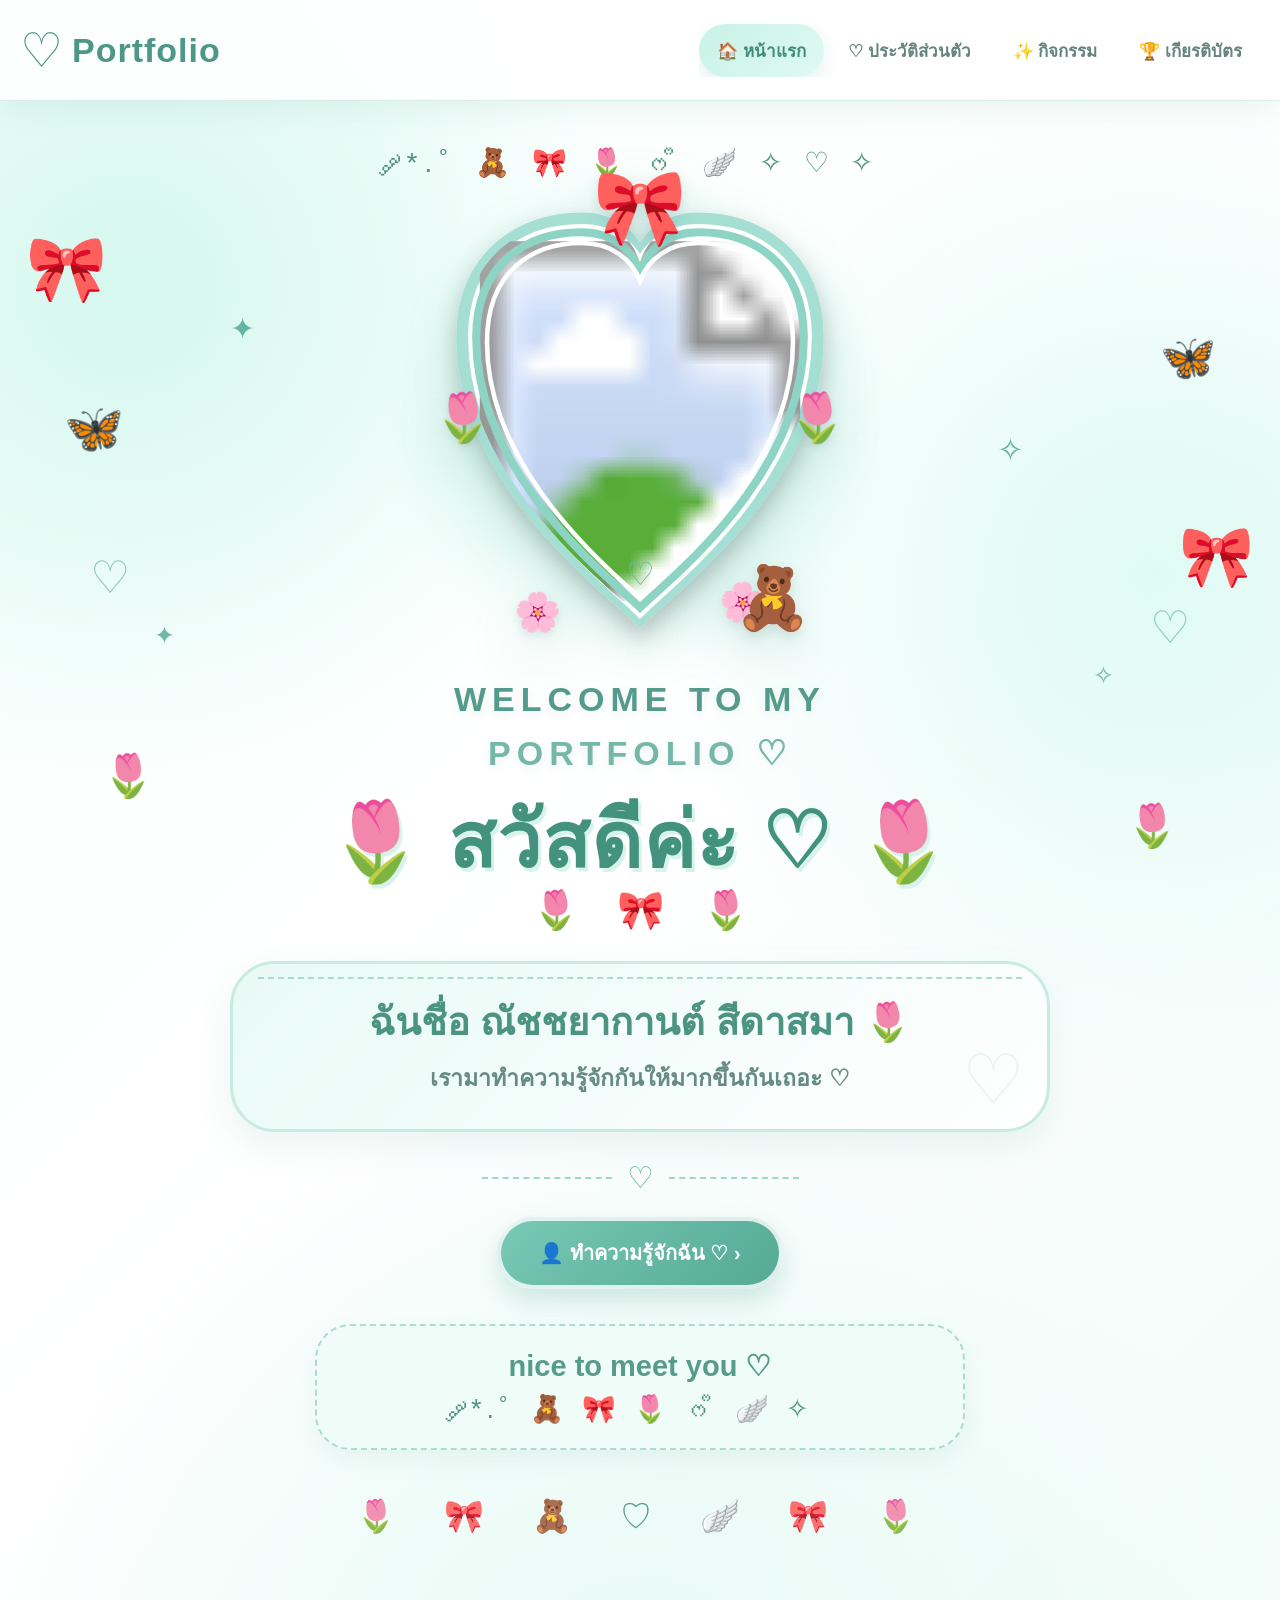
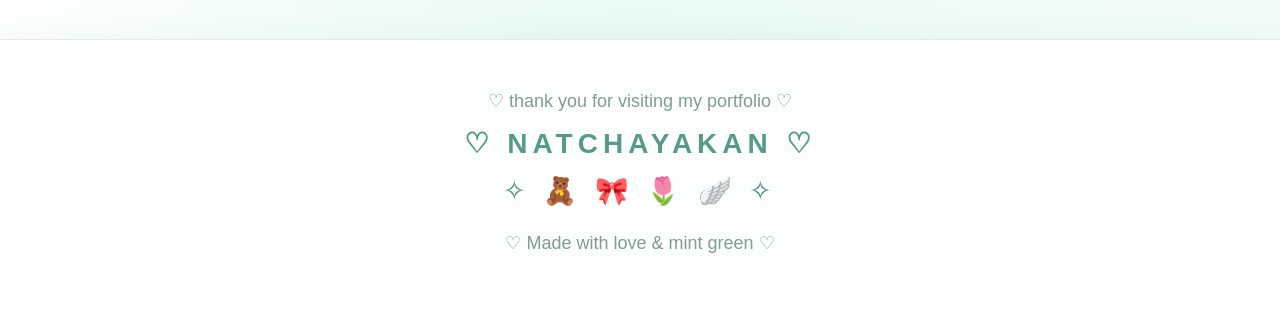
==== commit bd87b861: "Create index.html" ====
--- a/index.html
+++ b/index.html
@@ -6,7 +6,7 @@
 <meta charset="UTF-8">
 
 <meta name="viewport"
-      content="width=device-width, initial-scale=1.0">
+content="width=device-width, initial-scale=1.0">
 
 <title>♡ NATCHAYAKAN | Portfolio ♡</title>
 
@@ -30,13 +30,13 @@
 body{
 
     font-family:
-        "Segoe UI",
-        Tahoma,
-        Geneva,
-        Verdana,
-        sans-serif;
-
-    color:#4c8f80;
+    "Segoe UI",
+    Tahoma,
+    Geneva,
+    Verdana,
+    sans-serif;
+
+    color:#4f9183;
 
     min-height:100vh;
 
@@ -44,31 +44,30 @@
 
     background:
 
-        radial-gradient(
-            circle at 10% 15%,
-            #d9f8f0 0%,
-            transparent 25%
-        ),
-
-        radial-gradient(
-            circle at 90% 35%,
-            #dff9f2 0%,
-            transparent 28%
-        ),
-
-        radial-gradient(
-            circle at 50% 90%,
-            #e9faf6 0%,
-            transparent 35%
-        ),
-
-        linear-gradient(
-            135deg,
-            #f9fffd,
-            #ffffff 45%,
-            #effbf7
-        );
-
+    radial-gradient(
+        circle at 10% 15%,
+        #d4f7ee 0%,
+        transparent 25%
+    ),
+
+    radial-gradient(
+        circle at 90% 30%,
+        #dffaf4 0%,
+        transparent 28%
+    ),
+
+    radial-gradient(
+        circle at 50% 90%,
+        #e7faf5 0%,
+        transparent 35%
+    ),
+
+    linear-gradient(
+        135deg,
+        #f8fffd,
+        #ffffff 45%,
+        #effbf7
+    );
 }
 
 
@@ -84,23 +83,19 @@
 
     z-index:9999;
 
-    width:100%;
-
-    padding:16px 18px;
+    padding:15px 20px;
 
     background:
-        rgba(255,255,255,0.93);
-
-    backdrop-filter:
-        blur(18px);
+    rgba(255,255,255,0.90);
+
+    backdrop-filter:blur(20px);
 
     border-bottom:
-        1px solid #d8eee8;
+    1px solid #d7eee7;
 
     box-shadow:
-        0 8px 30px
-        rgba(70,145,130,0.10);
-
+    0 8px 30px
+    rgba(71,145,130,0.10);
 }
 
 
@@ -110,6 +105,8 @@
 
     margin:auto;
 
+    min-height:70px;
+
     display:flex;
 
     align-items:center;
@@ -117,7 +114,6 @@
     justify-content:space-between;
 
     gap:20px;
-
 }
 
 
@@ -127,34 +123,35 @@
 
 .logo{
 
+    display:flex;
+
+    align-items:center;
+
     text-decoration:none;
 
-    color:#579b8c;
-
-    font-size:32px;
-
-    font-weight:800;
+    color:#4c9786;
+
+    font-size:34px;
+
+    font-weight:900;
 
     letter-spacing:1px;
 
     white-space:nowrap;
-
-}
-
+}
 
 .logo-heart{
 
-    font-size:42px;
+    font-size:48px;
 
     font-weight:400;
 
-    margin-right:6px;
-
-}
-
-
-/* =====================================================
-   🌷 NAV
+    margin-right:8px;
+}
+
+
+/* =====================================================
+   🌷 NAVIGATION
 ===================================================== */
 
 nav{
@@ -165,22 +162,20 @@
 
     justify-content:center;
 
-    gap:5px;
+    gap:6px;
 
     overflow-x:auto;
 
     scrollbar-width:none;
-
 }
 
 nav::-webkit-scrollbar{
     display:none;
 }
 
-
 nav a{
 
-    display:inline-flex;
+    display:flex;
 
     align-items:center;
 
@@ -188,51 +183,46 @@
 
     text-decoration:none;
 
-    color:#62847d;
+    color:#64847d;
 
     font-size:17px;
 
     font-weight:700;
 
-    padding:12px 18px;
-
-    border-radius:35px;
+    padding:13px 18px;
+
+    border-radius:40px;
 
     white-space:nowrap;
 
     transition:
-        all .3s ease;
-
-}
-
+    all 0.3s ease;
+}
 
 nav a:hover{
 
-    background:#e2f7f0;
+    background:#e2f8f1;
 
     color:#438b79;
 
     transform:
-        translateY(-2px);
-
-}
-
+    translateY(-3px);
+}
 
 nav a.active{
 
     background:
-        linear-gradient(
-            135deg,
-            #d0f4e9,
-            #c1eddf
-        );
-
-    color:#438f7c;
+    linear-gradient(
+        135deg,
+        #c8f2e6,
+        #dff9f3
+    );
+
+    color:#3f8d79;
 
     box-shadow:
-        0 8px 20px
-        rgba(80,170,150,.15);
-
+    0 8px 20px
+    rgba(82,165,145,0.15);
 }
 
 
@@ -244,30 +234,26 @@
 
     position:relative;
 
-    min-height:
-        calc(100vh - 90px);
+    min-height:calc(100vh - 90px);
 
     padding:
-        40px 18px 80px;
+    35px 20px 100px;
 
     overflow:hidden;
-
 }
 
 
 .container{
 
+    width:min(1150px,100%);
+
+    margin:auto;
+
+    text-align:center;
+
     position:relative;
 
-    z-index:5;
-
-    width:
-        min(1100px,100%);
-
-    margin:auto;
-
-    text-align:center;
-
+    z-index:10;
 }
 
 
@@ -275,169 +261,292 @@
    ✨ DECORATION
 ===================================================== */
 
-.top-decoration{
-
-    font-size:28px;
-
-    letter-spacing:7px;
-
-    margin-bottom:15px;
+.decor{
+
+    position:absolute;
+
+    z-index:2;
+
+    pointer-events:none;
+
+    user-select:none;
 
     animation:
-        floating 4s ease-in-out infinite;
-
-}
-
-
-@keyframes floating{
+    floatDecor 5s ease-in-out infinite;
+}
+
+@keyframes floatDecor{
 
     0%,100%{
         transform:translateY(0);
     }
 
     50%{
-        transform:translateY(-7px);
-    }
-
-}
-
-
-/* =====================================================
-   💚 BACKGROUND HEART
-===================================================== */
-
-.background-heart{
-
-    position:absolute;
-
-    width:620px;
-
-    height:570px;
-
-    left:50%;
-
-    top:145px;
-
-    transform:
-        translateX(-50%);
-
-    z-index:0;
-
-    opacity:.78;
-
-    background:
-        linear-gradient(
-            135deg,
-            #b9eadf,
-            #c8f1e7
-        );
-
-    clip-path:
-        path(
-        "M310 535
-         C275 500 35 355 35 175
-         C35 70 115 25 190 25
-         C250 25 292 58 310 105
-         C328 58 370 25 430 25
-         C505 25 585 70 585 175
-         C585 355 345 500 310 535Z"
-        );
-
-    filter:
-        drop-shadow(
-            0 15px 30px
-            rgba(78,160,140,.12)
-        );
-
-}
-
-
-/* =====================================================
-   💗 PROFILE
-===================================================== */
-
-.profile-section{
-
-    position:relative;
-
-    width:560px;
-
-    max-width:95vw;
-
-    margin:
-        0 auto 15px;
-
-    display:flex;
-
-    justify-content:center;
-
-    align-items:center;
-
-    z-index:5;
-
-}
-
-
-.profile-glow{
-
-    position:absolute;
-
-    width:450px;
-
-    height:450px;
-
-    border-radius:50%;
-
-    background:
-        radial-gradient(
-            circle,
-            rgba(192,239,228,.9),
-            rgba(192,239,228,0)
-        );
-
-    filter:blur(10px);
-
-    z-index:0;
-
-}
-
-
-/* =====================================================
-   💚 HEART FRAME
-===================================================== */
-
-.heart-wrapper{
-
-    position:relative;
-
-    width:500px;
-
-    max-width:92vw;
-
-    z-index:3;
+        transform:translateY(-10px);
+    }
+}
+
+
+/* ด้านซ้าย */
+
+.decor-bow-left{
+
+    left:2%;
+
+    top:130px;
+
+    font-size:65px;
+}
+
+
+/* ด้านขวา */
+
+.decor-bow-right{
+
+    right:2%;
+
+    top:420px;
+
+    font-size:60px;
+}
+
+
+/* ผีเสื้อ */
+
+.decor-butterfly-left{
+
+    left:5%;
+
+    top:300px;
+
+    font-size:48px;
+
+    animation-delay:1s;
+}
+
+.decor-butterfly-right{
+
+    right:5%;
+
+    top:230px;
+
+    font-size:45px;
+
+    animation-delay:2s;
+}
+
+
+/* ดอกไม้ */
+
+.decor-flower-left{
+
+    left:8%;
+
+    top:650px;
+
+    font-size:42px;
+}
+
+.decor-flower-right{
+
+    right:8%;
+
+    top:700px;
+
+    font-size:42px;
+
+    animation-delay:1.5s;
+}
+
+
+/* ประกาย */
+
+.decor-star-one{
+
+    left:18%;
+
+    top:210px;
+
+    font-size:30px;
+
+    color:#66b4a4;
+}
+
+.decor-star-two{
+
+    right:20%;
+
+    top:330px;
+
+    font-size:32px;
+
+    color:#66b4a4;
+}
+
+.decor-star-three{
+
+    left:12%;
+
+    top:520px;
+
+    font-size:25px;
+
+    color:#72b8aa;
+}
+
+.decor-star-four{
+
+    right:13%;
+
+    top:560px;
+
+    font-size:25px;
+
+    color:#72b8aa;
+}
+
+
+/* หัวใจ */
+
+.decor-heart-left{
+
+    left:7%;
+
+    top:450px;
+
+    font-size:45px;
+
+    color:#8bcabc;
+}
+
+.decor-heart-right{
+
+    right:7%;
+
+    top:500px;
+
+    font-size:45px;
+
+    color:#8bcabc;
+}
+
+
+/* =====================================================
+   🌷 TOP DECORATION
+===================================================== */
+
+.top-decoration{
+
+    margin-top:10px;
+
+    margin-bottom:10px;
+
+    font-size:28px;
+
+    letter-spacing:7px;
 
     animation:
-        heartFloat 5s ease-in-out infinite;
-
-}
-
-
-@keyframes heartFloat{
+    floating 4s ease-in-out infinite;
+}
+
+@keyframes floating{
 
     0%,100%{
         transform:translateY(0);
     }
 
     50%{
-        transform:translateY(-5px);
-    }
-
-}
-
-
-/* =====================================================
-   ❤️ SVG HEART
-===================================================== */
+        transform:translateY(-7px);
+    }
+}
+
+
+/* =====================================================
+   💚 PHOTO AREA
+===================================================== */
+
+.photo-area{
+
+    position:relative;
+
+    width:520px;
+
+    max-width:95vw;
+
+    margin:
+    0 auto 15px;
+
+    display:flex;
+
+    justify-content:center;
+
+    align-items:center;
+}
+
+
+/* แสงด้านหลัง */
+
+.photo-glow{
+
+    position:absolute;
+
+    width:500px;
+
+    height:500px;
+
+    max-width:95vw;
+
+    border-radius:50%;
+
+    background:
+    radial-gradient(
+        circle,
+        rgba(183,239,226,0.85),
+        rgba(183,239,226,0.35) 45%,
+        transparent 70%
+    );
+
+    filter:blur(10px);
+
+    z-index:0;
+}
+
+
+/* =====================================================
+   💗 HEART FRAME
+===================================================== */
+
+.heart-frame{
+
+    position:relative;
+
+    width:450px;
+
+    max-width:88vw;
+
+    z-index:5;
+
+    filter:
+    drop-shadow(
+        0 20px 25px
+        rgba(65,145,125,0.16)
+    );
+
+    animation:
+    heartFloat 5s ease-in-out infinite;
+}
+
+@keyframes heartFloat{
+
+    0%,100%{
+        transform:translateY(0);
+    }
+
+    50%{
+        transform:translateY(-7px);
+    }
+}
+
 
 .heart-svg{
 
@@ -448,666 +557,503 @@
     height:auto;
 
     overflow:visible;
+}
+
+
+/* =====================================================
+   🎀 TOP BOW
+===================================================== */
+
+.big-bow{
+
+    position:absolute;
+
+    top:-25px;
+
+    left:50%;
+
+    transform:
+    translateX(-50%);
+
+    z-index:20;
+
+    font-size:75px;
 
     filter:
-        drop-shadow(
-            0 18px 28px
-            rgba(65,145,130,.18)
-        );
-
-}
-
-
-/* =====================================================
-   🎀 TOP BOW
-===================================================== */
-
-.bow-top{
+    drop-shadow(
+        0 6px 7px
+        rgba(70,130,120,0.18)
+    );
+}
+
+
+/* =====================================================
+   🌷 FLOWERS AROUND HEART
+===================================================== */
+
+.heart-flower{
 
     position:absolute;
 
-    top:-3px;
-
-    left:50%;
+    z-index:25;
+
+    font-size:48px;
+
+    filter:
+    drop-shadow(
+        0 4px 5px
+        rgba(70,130,120,0.15)
+    );
+}
+
+.heart-flower.left{
+
+    left:18px;
+
+    top:43%;
+}
+
+.heart-flower.right{
+
+    right:18px;
+
+    top:43%;
+}
+
+.heart-flower.bottom-left{
+
+    left:22%;
+
+    bottom:5%;
+
+    font-size:38px;
+}
+
+.heart-flower.bottom-right{
+
+    right:22%;
+
+    bottom:7%;
+
+    font-size:38px;
+}
+
+
+/* =====================================================
+   🧸 TEDDY
+===================================================== */
+
+.teddy{
+
+    position:absolute;
+
+    right:12%;
+
+    bottom:5%;
+
+    z-index:30;
+
+    font-size:62px;
+
+    filter:
+    drop-shadow(
+        0 6px 6px
+        rgba(60,120,110,0.16)
+    );
+}
+
+
+/* =====================================================
+   🌿 WELCOME
+===================================================== */
+
+.welcome{
+
+    position:relative;
+
+    z-index:50;
+
+    margin-top:0;
+}
+
+
+.welcome-en{
+
+    color:#559b8b;
+
+    font-size:
+    clamp(22px,3vw,34px);
+
+    font-weight:900;
+
+    letter-spacing:6px;
+
+    line-height:1.6;
+
+    text-shadow:
+    0 3px 8px
+    rgba(74,150,133,0.10);
+}
+
+.welcome-en span{
+
+    color:#75b8a8;
+}
+
+
+/* =====================================================
+   🌷 HELLO
+===================================================== */
+
+.hello{
+
+    margin-top:12px;
+
+    color:#42927d;
+
+    font-size:
+    clamp(48px,8vw,78px);
+
+    font-weight:900;
+
+    line-height:1.25;
+
+    text-shadow:
+    3px 4px 0 #d8f3eb;
+
+    letter-spacing:1px;
+}
+
+
+/* =====================================================
+   🌸 SMALL FLOWERS AROUND HELLO
+===================================================== */
+
+.hello-decoration{
+
+    display:flex;
+
+    justify-content:center;
+
+    align-items:center;
+
+    gap:25px;
+
+    margin-top:-5px;
+
+    font-size:38px;
+}
+
+
+/* =====================================================
+   📝 INTRO CARD
+===================================================== */
+
+.intro-card{
+
+    position:relative;
+
+    width:min(820px,94%);
+
+    margin:
+    25px auto 0;
+
+    padding:
+    28px 30px 30px;
+
+    background:
+    linear-gradient(
+        135deg,
+        rgba(231,250,245,0.94),
+        rgba(255,255,255,0.95)
+    );
+
+    border:
+    3px solid #c8ebe2;
+
+    border-radius:45px;
+
+    box-shadow:
+    0 15px 35px
+    rgba(73,145,130,0.10);
+
+    overflow:hidden;
+}
+
+
+/* เส้นประด้านบน */
+
+.intro-card::before{
+
+    content:"";
+
+    position:absolute;
+
+    top:13px;
+
+    left:25px;
+
+    right:25px;
+
+    height:1px;
+
+    border-top:
+    2px dashed #a9dcd1;
+}
+
+
+/* ลายหัวใจมุม */
+
+.intro-card::after{
+
+    content:"♡";
+
+    position:absolute;
+
+    right:22px;
+
+    bottom:8px;
+
+    font-size:70px;
+
+    color:
+    rgba(117,190,174,0.15);
+}
+
+
+.intro-name{
+
+    color:#4c9482;
+
+    font-size:
+    clamp(24px,4vw,38px);
+
+    font-weight:900;
+
+    line-height:1.6;
+}
+
+
+.intro-text{
+
+    margin-top:5px;
+
+    color:#668b83;
+
+    font-size:
+    clamp(17px,2.5vw,23px);
+
+    font-weight:600;
+
+    line-height:1.8;
+}
+
+
+/* =====================================================
+   ✨ DIVIDER
+===================================================== */
+
+.divider{
+
+    display:flex;
+
+    align-items:center;
+
+    justify-content:center;
+
+    gap:15px;
+
+    margin:
+    28px auto 22px;
+}
+
+.divider-line{
+
+    width:130px;
+
+    border-top:
+    2px dashed #9ed6ca;
+}
+
+.divider-heart{
+
+    color:#69b19f;
+
+    font-size:30px;
+}
+
+
+/* =====================================================
+   👤 BUTTON
+===================================================== */
+
+.profile-button{
+
+    display:inline-flex;
+
+    align-items:center;
+
+    justify-content:center;
+
+    gap:10px;
+
+    text-decoration:none;
+
+    color:white;
+
+    background:
+    linear-gradient(
+        135deg,
+        #78c9b6,
+        #55a995
+    );
+
+    padding:
+    16px 38px;
+
+    border-radius:60px;
+
+    font-size:20px;
+
+    font-weight:900;
+
+    border:
+    4px solid
+    rgba(255,255,255,0.8);
+
+    box-shadow:
+    0 12px 25px
+    rgba(73,157,137,0.22);
+
+    transition:
+    all 0.3s ease;
+}
+
+.profile-button:hover{
 
     transform:
-        translateX(-50%);
+    translateY(-5px)
+    scale(1.03);
+
+    box-shadow:
+    0 17px 32px
+    rgba(73,157,137,0.30);
+}
+
+
+/* =====================================================
+   🫧 NICE CARD
+===================================================== */
+
+.nice-card{
+
+    width:min(650px,92%);
+
+    margin:
+    35px auto 0;
+
+    padding:
+    23px 25px;
+
+    background:
+    rgba(240,252,248,0.90);
+
+    border:
+    2px dashed #a9ddd2;
+
+    border-radius:35px;
+
+    box-shadow:
+    0 10px 25px
+    rgba(72,145,130,0.08);
+}
+
+.nice-title{
+
+    color:#579b8b;
+
+    font-size:29px;
+
+    font-weight:900;
+
+    margin-bottom:10px;
+}
+
+.nice-decoration{
+
+    font-size:27px;
+
+    letter-spacing:5px;
+}
+
+
+/* =====================================================
+   🌷 BOTTOM DECORATION
+===================================================== */
+
+.bottom-decoration{
+
+    margin-top:45px;
+
+    font-size:32px;
+
+    letter-spacing:8px;
+
+    opacity:0.9;
+}
+
+
+/* =====================================================
+   💚 FOOTER
+===================================================== */
+
+footer{
+
+    position:relative;
 
     z-index:20;
 
-    font-size:76px;
-
-    line-height:1;
-
-    filter:
-        drop-shadow(
-            0 6px 8px
-            rgba(70,130,120,.20)
-        );
-
-}
-
-
-/* =====================================================
-   🌷 FLOWERS
-===================================================== */
-
-.flower{
-
-    position:absolute;
-
-    z-index:25;
-
-    font-size:48px;
-
-    filter:
-        drop-shadow(
-            0 4px 5px
-            rgba(70,130,120,.15)
-        );
-
-}
-
-
-.flower-left{
-
-    left:35px;
-
-    top:44%;
-
-    transform:
-        rotate(-10deg);
-
-}
-
-
-.flower-right{
-
-    right:35px;
-
-    top:44%;
-
-    transform:
-        rotate(10deg);
-
-}
-
-
-.flower-bottom{
-
-    left:24%;
-
-    bottom:8%;
-
-}
-
-
-/* =====================================================
-   🧸 TEDDY
-===================================================== */
-
-.teddy{
-
-    position:absolute;
-
-    right:14%;
-
-    bottom:8%;
-
-    z-index:30;
-
-    font-size:65px;
-
-    filter:
-        drop-shadow(
-            0 7px 8px
-            rgba(80,130,120,.16)
-        );
-
-}
-
-
-/* =====================================================
-   🦋 SIDE DECORATION
-===================================================== */
-
-.side-decoration{
-
-    position:absolute;
-
-    z-index:1;
-
-    pointer-events:none;
-
-    user-select:none;
-
-}
-
-
-.bow-left{
-
-    left:3%;
-
-    top:180px;
-
-    font-size:65px;
-
-    transform:rotate(-10deg);
-
-}
-
-
-.bow-right{
-
-    right:3%;
-
-    top:62%;
-
-    font-size:60px;
-
-    transform:rotate(10deg);
-
-}
-
-
-.butterfly-left{
-
-    left:7%;
-
-    top:36%;
-
-    font-size:48px;
-
-    transform:rotate(-12deg);
-
-}
-
-
-.butterfly-right{
-
-    right:7%;
-
-    top:45%;
-
-    font-size:48px;
-
-    transform:rotate(12deg);
-
-}
-
-
-.tulip-left{
-
-    left:5%;
-
-    top:72%;
-
-    font-size:45px;
-
-}
-
-
-.tulip-right{
-
-    right:5%;
-
-    top:70%;
-
-    font-size:45px;
-
-}
-
-
-.flower-side-left{
-
-    left:8%;
-
-    top:58%;
-
-    font-size:38px;
-
-}
-
-
-.flower-side-right{
-
-    right:8%;
-
-    top:57%;
-
-    font-size:38px;
-
-}
-
-
-.sparkle-one{
-
-    left:22%;
-
-    top:25%;
-
-    font-size:30px;
-
-}
-
-
-.sparkle-two{
-
-    right:20%;
-
-    top:33%;
-
-    font-size:32px;
-
-}
-
-
-.sparkle-three{
-
-    left:17%;
-
-    bottom:18%;
-
-    font-size:25px;
-
-}
-
-
-.heart-one{
-
-    left:8%;
-
-    top:48%;
-
-    font-size:38px;
-
-}
-
-
-.heart-two{
-
-    right:9%;
-
-    top:58%;
-
-    font-size:38px;
-
-}
-
-
-/* =====================================================
-   💚 WELCOME
-===================================================== */
-
-.welcome{
-
-    position:relative;
-
-    z-index:50;
-
-    margin-top:-5px;
-
-}
-
-
-.welcome-en{
-
-    color:#579b8c;
-
-    font-size:
-        clamp(22px,3vw,32px);
-
-    font-weight:800;
+    text-align:center;
+
+    padding:
+    50px 20px;
+
+    background:
+    rgba(255,255,255,0.88);
+
+    border-top:
+    1px solid #dceee9;
+
+    box-shadow:
+    0 -5px 25px
+    rgba(75,145,130,0.05);
+}
+
+footer p{
+
+    color:#819b95;
+
+    font-size:18px;
+
+    margin-bottom:15px;
+}
+
+footer h3{
+
+    color:#579a89;
+
+    font-size:28px;
 
     letter-spacing:5px;
-
-    line-height:1.6;
-
-}
-
-
-.welcome-en span{
-
-    color:#78b7aa;
-
-}
-
-
-/* =====================================================
-   🌷 HELLO
-===================================================== */
-
-.hello{
-
-    margin-top:8px;
-
-    color:#438f7c;
-
-    font-size:
-        clamp(45px,7vw,72px);
-
-    font-weight:900;
-
-    line-height:1.25;
-
-    text-shadow:
-        3px 4px 0 #d7f2eb;
-
-}
-
-
-/* =====================================================
-   📝 INTRO CARD
-===================================================== */
-
-.intro-card{
-
-    width:
-        min(760px,94%);
-
-    margin:
-        22px auto 0;
-
-    padding:
-        25px 30px 28px;
-
-    background:
-        linear-gradient(
-            135deg,
-            rgba(226,249,243,.92),
-            rgba(255,255,255,.94)
-        );
-
-    border:
-        2px solid #c5e9df;
-
-    border-radius:40px;
-
-    box-shadow:
-        0 15px 40px
-        rgba(70,145,130,.11);
-
-    position:relative;
-
-    overflow:hidden;
-
-}
-
-
-.intro-card::before{
-
-    content:"";
-
-    position:absolute;
-
-    top:0;
-
-    left:0;
-
-    width:100%;
-
-    height:6px;
-
-    background:
-        linear-gradient(
-            90deg,
-            #bcebdd,
-            #ffffff,
-            #bcebdd
-        );
-
-}
-
-
-.intro-card::after{
-
-    content:"🌷";
-
-    position:absolute;
-
-    right:22px;
-
-    bottom:10px;
-
-    font-size:30px;
-
-    opacity:.65;
-
-}
-
-
-.intro-name{
-
-    color:#4b927f;
-
-    font-size:
-        clamp(23px,4vw,35px);
-
-    font-weight:800;
-
-    line-height:1.6;
-
-}
-
-
-.intro-text{
-
-    margin-top:4px;
-
-    color:#66847e;
-
-    font-size:
-        clamp(17px,2.5vw,22px);
-
-    line-height:1.8;
-
-    font-weight:600;
-
-}
-
-
-/* =====================================================
-   ✨ DIVIDER
-===================================================== */
-
-.divider{
-
-    display:flex;
-
-    align-items:center;
-
-    justify-content:center;
-
-    gap:14px;
-
-    margin:
-        25px auto 20px;
-
-}
-
-
-.divider-line{
-
-    width:120px;
-
-    border-top:
-        2px dashed #a9dcd1;
-
-}
-
-
-.divider-heart{
-
-    color:#70b4a4;
-
-    font-size:30px;
-
-}
-
-
-/* =====================================================
-   👤 BUTTON
-===================================================== */
-
-.profile-button{
-
-    display:inline-flex;
-
-    align-items:center;
-
-    justify-content:center;
-
-    gap:10px;
-
-    text-decoration:none;
-
-    color:white;
-
-    background:
-        linear-gradient(
-            135deg,
-            #7ac9b7,
-            #5eb19e
-        );
-
-    padding:
-        15px 38px;
-
-    border-radius:50px;
-
-    font-size:19px;
-
-    font-weight:800;
-
-    box-shadow:
-        0 12px 25px
-        rgba(77,160,140,.22);
-
-    transition:
-        all .3s ease;
-
-}
-
-
-.profile-button:hover{
-
-    transform:
-        translateY(-5px)
-        scale(1.02);
-
-    box-shadow:
-        0 17px 30px
-        rgba(77,160,140,.28);
-
-}
-
-
-/* =====================================================
-   🫧 NICE CARD
-===================================================== */
-
-.nice-card{
-
-    width:
-        min(600px,92%);
-
-    margin:
-        35px auto 0;
-
-    padding:
-        22px 25px;
-
-    background:
-        rgba(239,251,247,.9);
-
-    border:
-        2px dashed #b8e2d8;
-
-    border-radius:35px;
-
-    box-shadow:
-        0 10px 28px
-        rgba(77,145,130,.08);
-
-}
-
-
-.nice-title{
-
-    color:#57998a;
-
-    font-size:28px;
-
-    font-weight:800;
-
-    margin-bottom:10px;
-
-}
-
-
-.nice-decoration{
-
-    font-size:26px;
-
-    letter-spacing:6px;
-
-}
-
-
-/* =====================================================
-   💚 FOOTER
-===================================================== */
-
-footer{
-
-    position:relative;
-
-    z-index:50;
-
-    text-align:center;
-
-    padding:
-        45px 20px;
-
-    background:
-        rgba(255,255,255,.92);
-
-    border-top:
-        1px solid #dfeeea;
-
-}
-
-
-footer p{
-
-    color:#81958f;
-
-    font-size:17px;
-
-    margin-bottom:15px;
-
-}
-
-
-footer h3{
-
-    color:#579a89;
-
-    font-size:26px;
-
-    letter-spacing:4px;
-
-}
-
+}
 
 .footer-decoration{
 
     margin-top:15px;
 
-    font-size:26px;
+    font-size:27px;
 
     letter-spacing:5px;
-
 }
 
 
@@ -1118,322 +1064,267 @@
 @media(max-width:850px){
 
     header{
-        padding:14px 10px;
-    }
-
+        padding:12px 10px;
+    }
 
     .navbar{
-
         flex-direction:column;
-
         gap:8px;
-
-    }
-
+    }
 
     .logo{
         font-size:29px;
     }
 
+    .logo-heart{
+        font-size:40px;
+    }
 
     nav{
-
         width:100%;
-
         justify-content:flex-start;
-
-        padding-bottom:4px;
-
-    }
-
+    }
 
     nav a{
-
         font-size:15px;
+        padding:10px 13px;
+    }
+
+    main{
+        padding-top:25px;
+    }
+
+    .photo-area{
+        width:480px;
+    }
+
+    .heart-frame{
+        width:420px;
+    }
+
+    .decor{
+        opacity:0.65;
+    }
+}
+
+
+/* =====================================================
+   📱 MOBILE
+===================================================== */
+
+@media(max-width:500px){
+
+    .top-decoration{
+
+        font-size:18px;
+
+        letter-spacing:3px;
+
+        margin-bottom:15px;
+    }
+
+    .photo-area{
+        width:350px;
+    }
+
+    .photo-glow{
+        width:340px;
+        height:340px;
+    }
+
+    .heart-frame{
+        width:330px;
+    }
+
+    .big-bow{
+
+        font-size:55px;
+
+        top:-17px;
+    }
+
+    .heart-flower{
+
+        font-size:34px;
+    }
+
+    .heart-flower.left{
+        left:0;
+    }
+
+    .heart-flower.right{
+        right:0;
+    }
+
+    .heart-flower.bottom-left{
+        font-size:28px;
+    }
+
+    .heart-flower.bottom-right{
+        font-size:28px;
+    }
+
+    .teddy{
+
+        font-size:45px;
+
+        right:7%;
+
+        bottom:5%;
+    }
+
+    .hello{
+
+        font-size:48px;
+    }
+
+    .hello-decoration{
+
+        gap:10px;
+
+        font-size:27px;
+    }
+
+    .welcome-en{
+
+        font-size:19px;
+
+        letter-spacing:3px;
+    }
+
+    .intro-card{
 
         padding:
-            10px 14px;
-
-    }
-
-
-    main{
-
-        padding-top:30px;
-
-    }
-
-
-    .background-heart{
-
-        width:520px;
-
-        height:500px;
-
-        top:150px;
-
-    }
-
-
-    .heart-wrapper{
-
-        width:470px;
-
-    }
-
-
-    .side-decoration{
-
-        opacity:.7;
-
-    }
-
-}
-
-
-/* =====================================================
-   📱 MOBILE
-===================================================== */
-
-@media(max-width:500px){
-
-    .top-decoration{
-
-        font-size:18px;
-
-        letter-spacing:2px;
-
-        margin-bottom:8px;
-
-    }
-
-
-    .background-heart{
-
-        width:420px;
-
-        height:430px;
-
-        top:120px;
-
-    }
-
-
-    .profile-section{
-
-        width:100%;
-
-    }
-
-
-    .profile-glow{
-
-        width:330px;
-
-        height:330px;
-
-    }
-
-
-    .heart-wrapper{
-
-        width:350px;
-
-        max-width:92vw;
-
-    }
-
-
-    .bow-top{
-
-        font-size:52px;
-
-        top:0;
-
-    }
-
-
-    .flower{
-
-        font-size:34px;
-
-    }
-
-
-    .flower-left{
-
-        left:8px;
-
-    }
-
-
-    .flower-right{
-
-        right:8px;
-
-    }
-
-
-    .flower-bottom{
-
-        left:22%;
-
-    }
-
-
-    .teddy{
-
-        font-size:45px;
-
-        right:9%;
-
-        bottom:8%;
-
-    }
-
-
-    .welcome-en{
-
-        font-size:18px;
+        25px 17px;
+
+        border-radius:30px;
+    }
+
+    .intro-name{
+
+        font-size:23px;
+    }
+
+    .intro-text{
+
+        font-size:17px;
+    }
+
+    .divider-line{
+
+        width:65px;
+    }
+
+    .profile-button{
+
+        font-size:17px;
+
+        padding:
+        14px 27px;
+    }
+
+    .nice-card{
+
+        padding:
+        20px 15px;
+
+        border-radius:28px;
+    }
+
+    .nice-title{
+
+        font-size:22px;
+    }
+
+    .nice-decoration{
+
+        font-size:20px;
 
         letter-spacing:3px;
-
-    }
-
-
-    .hello{
-
-        font-size:45px;
-
-    }
-
-
-    .intro-card{
-
-        padding:
-            19px 18px 22px;
-
-        border-radius:30px;
-
-    }
-
-
-    .intro-name{
+    }
+
+    .decor-bow-left{
+
+        left:-15px;
+
+        top:170px;
+
+        font-size:40px;
+    }
+
+    .decor-bow-right{
+
+        right:-15px;
+
+        top:500px;
+
+        font-size:40px;
+    }
+
+    .decor-butterfly-left{
+
+        left:-5px;
+
+        top:320px;
+
+        font-size:28px;
+    }
+
+    .decor-butterfly-right{
+
+        right:-5px;
+
+        top:300px;
+
+        font-size:30px;
+    }
+
+    .decor-flower-left{
+
+        left:0;
+
+        top:650px;
+
+        font-size:30px;
+    }
+
+    .decor-flower-right{
+
+        right:0;
+
+        top:700px;
+
+        font-size:30px;
+    }
+
+    .decor-heart-left{
+
+        left:2%;
+
+        top:480px;
+
+        font-size:30px;
+    }
+
+    .decor-heart-right{
+
+        right:2%;
+
+        top:550px;
+
+        font-size:30px;
+    }
+
+    .bottom-decoration{
+
+        font-size:22px;
+
+        letter-spacing:4px;
+    }
+
+    footer h3{
 
         font-size:23px;
-
-    }
-
-
-    .intro-text{
-
-        font-size:17px;
-
-    }
-
-
-    .divider-line{
-
-        width:65px;
-
-    }
-
-
-    .profile-button{
-
-        font-size:17px;
-
-        padding:
-            13px 28px;
-
-    }
-
-
-    .nice-card{
-
-        padding:
-            18px 15px;
-
-    }
-
-
-    .nice-title{
-
-        font-size:22px;
-
-    }
-
-
-    .nice-decoration{
-
-        font-size:20px;
-
-        letter-spacing:3px;
-
-    }
-
-
-    .bow-left{
-
-        left:-10px;
-
-        top:260px;
-
-        font-size:42px;
-
-    }
-
-
-    .bow-right{
-
-        right:-10px;
-
-        font-size:42px;
-
-    }
-
-
-    .butterfly-left{
-
-        left:0;
-
-        font-size:28px;
-
-    }
-
-
-    .butterfly-right{
-
-        right:0;
-
-        font-size:30px;
-
-    }
-
-
-    .tulip-left{
-
-        left:0;
-
-        font-size:30px;
-
-    }
-
-
-    .tulip-right{
-
-        right:0;
-
-        font-size:30px;
-
-    }
-
-
-    .heart-one,
-    .heart-two{
-
-        font-size:28px;
-
     }
 
 }
@@ -1455,12 +1346,9 @@
 <div class="navbar">
 
 
-<a href="index.html"
-   class="logo">
-
-<span class="logo-heart">
-♡
-</span>
+<a href="index.html" class="logo">
+
+<span class="logo-heart">♡</span>
 
 Portfolio
 
@@ -1469,35 +1357,21 @@
 
 <nav>
 
-
-<a href="index.html"
-   class="active">
-
+<a href="index.html" class="active">
 🏠 หน้าแรก
-
 </a>
 
-
 <a href="profile.html">
-
 ♡ ประวัติส่วนตัว
-
 </a>
 
-
 <a href="activities.html">
-
 ✨ กิจกรรม
-
 </a>
 
-
 <a href="certificates.html">
-
 🏆 เกียรติบัตร
-
 </a>
-
 
 </nav>
 
@@ -1514,127 +1388,108 @@
 <main>
 
 
-<!-- หัวใจพื้นหลัง -->
-
-<div class="background-heart"></div>
-
-
-<!-- ของตกแต่ง -->
-
-<div class="side-decoration bow-left">
+<!-- ของตกแต่งด้านข้าง -->
+
+<div class="decor decor-bow-left">
 🎀
 </div>
 
-
-<div class="side-decoration bow-right">
+<div class="decor decor-bow-right">
 🎀
 </div>
 
-
-<div class="side-decoration butterfly-left">
+<div class="decor decor-butterfly-left">
 🦋
 </div>
 
-
-<div class="side-decoration butterfly-right">
+<div class="decor decor-butterfly-right">
 🦋
 </div>
 
-
-<div class="side-decoration tulip-left">
+<div class="decor decor-flower-left">
 🌷
 </div>
 
-
-<div class="side-decoration tulip-right">
+<div class="decor decor-flower-right">
 🌷
 </div>
 
-
-<div class="side-decoration flower-side-left">
+<div class="decor decor-star-one">
+✦
+</div>
+
+<div class="decor decor-star-two">
+✧
+</div>
+
+<div class="decor decor-star-three">
+✦
+</div>
+
+<div class="decor decor-star-four">
+✧
+</div>
+
+<div class="decor decor-heart-left">
+♡
+</div>
+
+<div class="decor decor-heart-right">
+♡
+</div>
+
+
+
+<div class="container">
+
+
+<!-- =====================================================
+     ✨ TOP
+===================================================== -->
+
+<div class="top-decoration">
+
+༘*.ﾟ 🧸 🎀 🌷 ᰔᩚ 🪽 ✧ ♡ ✧
+
+</div>
+
+
+
+<!-- =====================================================
+     💗 PHOTO
+===================================================== -->
+
+<section class="photo-area">
+
+
+<div class="photo-glow"></div>
+
+
+<div class="heart-frame">
+
+
+<!-- โบว์ -->
+
+<div class="big-bow">
+🎀
+</div>
+
+
+<!-- ดอกไม้ -->
+
+<div class="heart-flower left">
+🌷
+</div>
+
+<div class="heart-flower right">
+🌷
+</div>
+
+<div class="heart-flower bottom-left">
 🌸
 </div>
 
-
-<div class="side-decoration flower-side-right">
-🌸
-</div>
-
-
-<div class="side-decoration heart-one">
-♡
-</div>
-
-
-<div class="side-decoration heart-two">
-♡
-</div>
-
-
-<div class="side-decoration sparkle-one">
-✦
-</div>
-
-
-<div class="side-decoration sparkle-two">
-✧
-</div>
-
-
-<div class="side-decoration sparkle-three">
-✧
-</div>
-
-
-
-<div class="container">
-
-
-<!-- =================================================
-     ✨ TOP DECORATION
-================================================== -->
-
-<div class="top-decoration">
-
-༘*.ﾟ 🧸 🎀 🌷 ᰔᩚ 🪽 ✧ ♡ ✧
-
-</div>
-
-
-
-<!-- =================================================
-     💗 PROFILE PHOTO
-================================================== -->
-
-<section class="profile-section">
-
-
-<div class="profile-glow"></div>
-
-
-<div class="heart-wrapper">
-
-
-<!-- โบว์ -->
-
-<div class="bow-top">
-🎀
-</div>
-
-
-<!-- ดอกไม้ -->
-
-<div class="flower flower-left">
-🌷
-</div>
-
-
-<div class="flower flower-right">
-🌷
-</div>
-
-
-<div class="flower flower-bottom">
+<div class="heart-flower bottom-right">
 🌸
 </div>
 
@@ -1648,225 +1503,201 @@
 
 
 <!-- =================================================
-     ❤️ HEART FRAME
+     💚 HEART SVG
 ================================================== -->
 
 <svg
-    class="heart-svg"
-    viewBox="0 0 500 500"
-    xmlns="http://www.w3.org/2000/svg">
+class="heart-svg"
+viewBox="0 0 500 520"
+xmlns="http://www.w3.org/2000/svg">
 
 
 <defs>
 
 
+<!-- รูปหัวใจ -->
+
+<clipPath id="heartClip">
+
+<path
+d="
+M250 475
+C220 445 55 325 55 165
+C55 75 120 35 185 35
+C220 35 242 55 250 82
+C258 55 280 35 315 35
+C380 35 445 75 445 165
+C445 325 280 445 250 475
+Z
+"
+/>
+
+</clipPath>
+
+
+<!-- แสงนุ่ม -->
+
+<filter id="softShadow">
+
+<feDropShadow
+dx="0"
+dy="12"
+stdDeviation="12"
+flood-opacity="0.18"/>
+
+</filter>
+
+</defs>
+
+
+
 <!-- =================================================
-     ⭐ จุดสำคัญ
-     รูปจะถูกใส่ลงในหัวใจโดยตรง
+     ชั้นหลัง
 ================================================== -->
 
-<pattern
-    id="profilePhoto"
-    patternUnits="userSpaceOnUse"
-    width="500"
-    height="500">
-
+<path
+
+d="
+M250 475
+C220 445 55 325 55 165
+C55 75 120 35 185 35
+C220 35 242 55 250 82
+C258 55 280 35 315 35
+C380 35 445 75 445 165
+C445 325 280 445 250 475
+Z
+"
+
+fill="#bfeee3"
+
+stroke="#a5ded3"
+
+stroke-width="18"
+
+filter="url(#softShadow)"
+/>
+
+
+
+<!-- =================================================
+     ขอบสีขาว
+================================================== -->
+
+<path
+
+d="
+M250 465
+C220 435 68 320 68 165
+C68 82 125 48 185 48
+C220 48 242 68 250 93
+C258 68 280 48 315 48
+C375 48 432 82 432 165
+C432 320 280 435 250 465
+Z
+"
+
+fill="white"
+
+stroke="white"
+
+stroke-width="18"
+/>
+
+
+
+<!-- =================================================
+     💗 รูปโปรไฟล์
+================================================== -->
 
 <image
 
-    href="https://raw.githubusercontent.com/s34761-debug/images/main/IMG_20260617_162035_718.jpg"
-
-    x="0"
-
-    y="0"
-
-    width="500"
-
-    height="500"
-
-    preserveAspectRatio="xMidYMid slice"
-
-    />
-
-</pattern>
-
-
-<!-- รูปทรงหัวใจ -->
+href="https://raw.githubusercontent.com/s34761-debug/images/main/IMG_20260617_162035_718.jpg"
+
+x="72"
+
+y="58"
+
+width="356"
+
+height="400"
+
+preserveAspectRatio="xMidYMid slice"
+
+clip-path="url(#heartClip)"
+/>
+
+
+
+<!-- =================================================
+     ขอบสีเขียวด้านใน
+================================================== -->
 
 <path
-    id="heartShape"
-
-    d="
-    M250 455
-
-    C220 425
-    65 315
-    65 170
-
-    C65 85
-    125 45
-    185 45
-
-    C220 45
-    245 62
-    250 88
-
-    C255 62
-    280 45
-    315 45
-
-    C375 45
-    435 85
-    435 170
-
-    C435 315
-    280 425
-    250 455
-
-    Z
-    "
-
+
+d="
+M250 465
+C220 435 68 320 68 165
+C68 82 125 48 185 48
+C220 48 242 68 250 93
+C258 68 280 48 315 48
+C375 48 432 82 432 165
+C432 320 280 435 250 465
+Z
+"
+
+fill="none"
+
+stroke="#8ed4c5"
+
+stroke-width="9"
 />
 
-</defs>
-
 
 
 <!-- =================================================
-     🤍 เงาหัวใจด้านหลัง
+     ขอบสีขาวด้านใน
 ================================================== -->
 
 <path
 
-    d="
-    M250 465
-
-    C220 435
-    55 320
-    55 165
-
-    C55 78
-    120 35
-    185 35
-
-    C220 35
-    245 52
-    250 78
-
-    C255 52
-    280 35
-    315 35
-
-    C380 35
-    445 78
-    445 165
-
-    C445 320
-    280 435
-    250 465
-
-    Z
-    "
-
-    fill="#ffffff"
-
-    stroke="#ffffff"
-
-    stroke-width="18"
-
+d="
+M250 455
+C220 425 80 315 80 170
+C80 92 130 60 185 60
+C218 60 241 78 250 102
+C259 78 282 60 315 60
+C370 60 420 92 420 170
+C420 315 280 425 250 455
+Z
+"
+
+fill="none"
+
+stroke="white"
+
+stroke-width="5"
 />
 
 
 
 <!-- =================================================
-     💚 รูปภาพภายในหัวใจ
+     ♡ หัวใจเล็ก
 ================================================== -->
 
-<use
-
-    href="#heartShape"
-
-    fill="url(#profilePhoto)"
-
-/>
-
-
-
-<!-- =================================================
-     💎 กรอบหัวใจสีมิ้นต์
-================================================== -->
-
-<use
-
-    href="#heartShape"
-
-    fill="none"
-
-    stroke="#a9e3d7"
-
-    stroke-width="14"
-
-/>
-
-
-
-<!-- =================================================
-     🤍 เส้นขอบด้านใน
-================================================== -->
-
-<use
-
-    href="#heartShape"
-
-    fill="none"
-
-    stroke="#ffffff"
-
-    stroke-width="5"
-
-/>
-
-
-
-<!-- =================================================
-     ✨ ขอบจุดไข่มุก
-================================================== -->
-
-<use
-
-    href="#heartShape"
-
-    fill="none"
-
-    stroke="#ffffff"
-
-    stroke-width="3"
-
-    stroke-dasharray="2 12"
-
-    stroke-linecap="round"
-
-/>
-
-
-
-<!-- หัวใจเล็กด้านล่าง -->
-
 <text
 
-    x="250"
-
-    y="420"
-
-    text-anchor="middle"
-
-    font-size="34"
-
-    fill="#72b7a7">
+x="250"
+
+y="440"
+
+text-anchor="middle"
+
+font-size="35"
+
+fill="#6eb5a5">
 
 ♡
 
-
 </text>
 
 
@@ -1878,18 +1709,16 @@
 
 
 
-<!-- =================================================
+<!-- =====================================================
      💚 WELCOME
-================================================== -->
+===================================================== -->
 
 <section class="welcome">
 
 
 <div class="welcome-en">
 
-WELCOME TO MY
-
-<br>
+WELCOME TO MY<br>
 
 <span>
 PORTFOLIO ♡
@@ -1906,6 +1735,13 @@
 </div>
 
 
+<div class="hello-decoration">
+
+🌷　🎀　🌷
+
+</div>
+
+
 
 <!-- =================================================
      📝 INTRO
@@ -1951,23 +1787,21 @@
 
 
 <!-- =================================================
-     👤 BUTTON
+     👤 PROFILE BUTTON
 ================================================== -->
 
 <a
-
-    href="profile.html"
-
-    class="profile-button">
-
-👤 ทำความรู้จักฉัน ♡
+href="profile.html"
+class="profile-button">
+
+👤 ทำความรู้จักฉัน ♡ ›
 
 </a>
 
 
 
 <!-- =================================================
-     🫧 NICE TO MEET YOU
+     🫧 NICE
 ================================================== -->
 
 <div class="nice-card">
@@ -1982,10 +1816,18 @@
 
 <div class="nice-decoration">
 
-༘*.ﾟ 🧸 🎀 🌷 ᰔᩚ 🪽 ✧ ♡
-
-</div>
-
+༘*.ﾟ 🧸 🎀 🌷 ᰔᩚ 🪽 ✧
+
+</div>
+
+
+</div>
+
+
+
+<div class="bottom-decoration">
+
+🌷　🎀　🧸　♡　🪽　🎀　🌷
 
 </div>
 
@@ -2005,35 +1847,26 @@
 
 <footer>
 
-
 <p>
-
 ♡ thank you for visiting my portfolio ♡
-
 </p>
 
-
 <h3>
-
 ♡ NATCHAYAKAN ♡
-
 </h3>
 
-
 <div class="footer-decoration">
 
 ✧ 🧸 🎀 🌷 🪽 ✧
 
 </div>
 
-
 <p style="margin-top:25px;">
 
 ♡ Made with love & mint green ♡
 
 </p>
 
-
 </footer>
 
 
